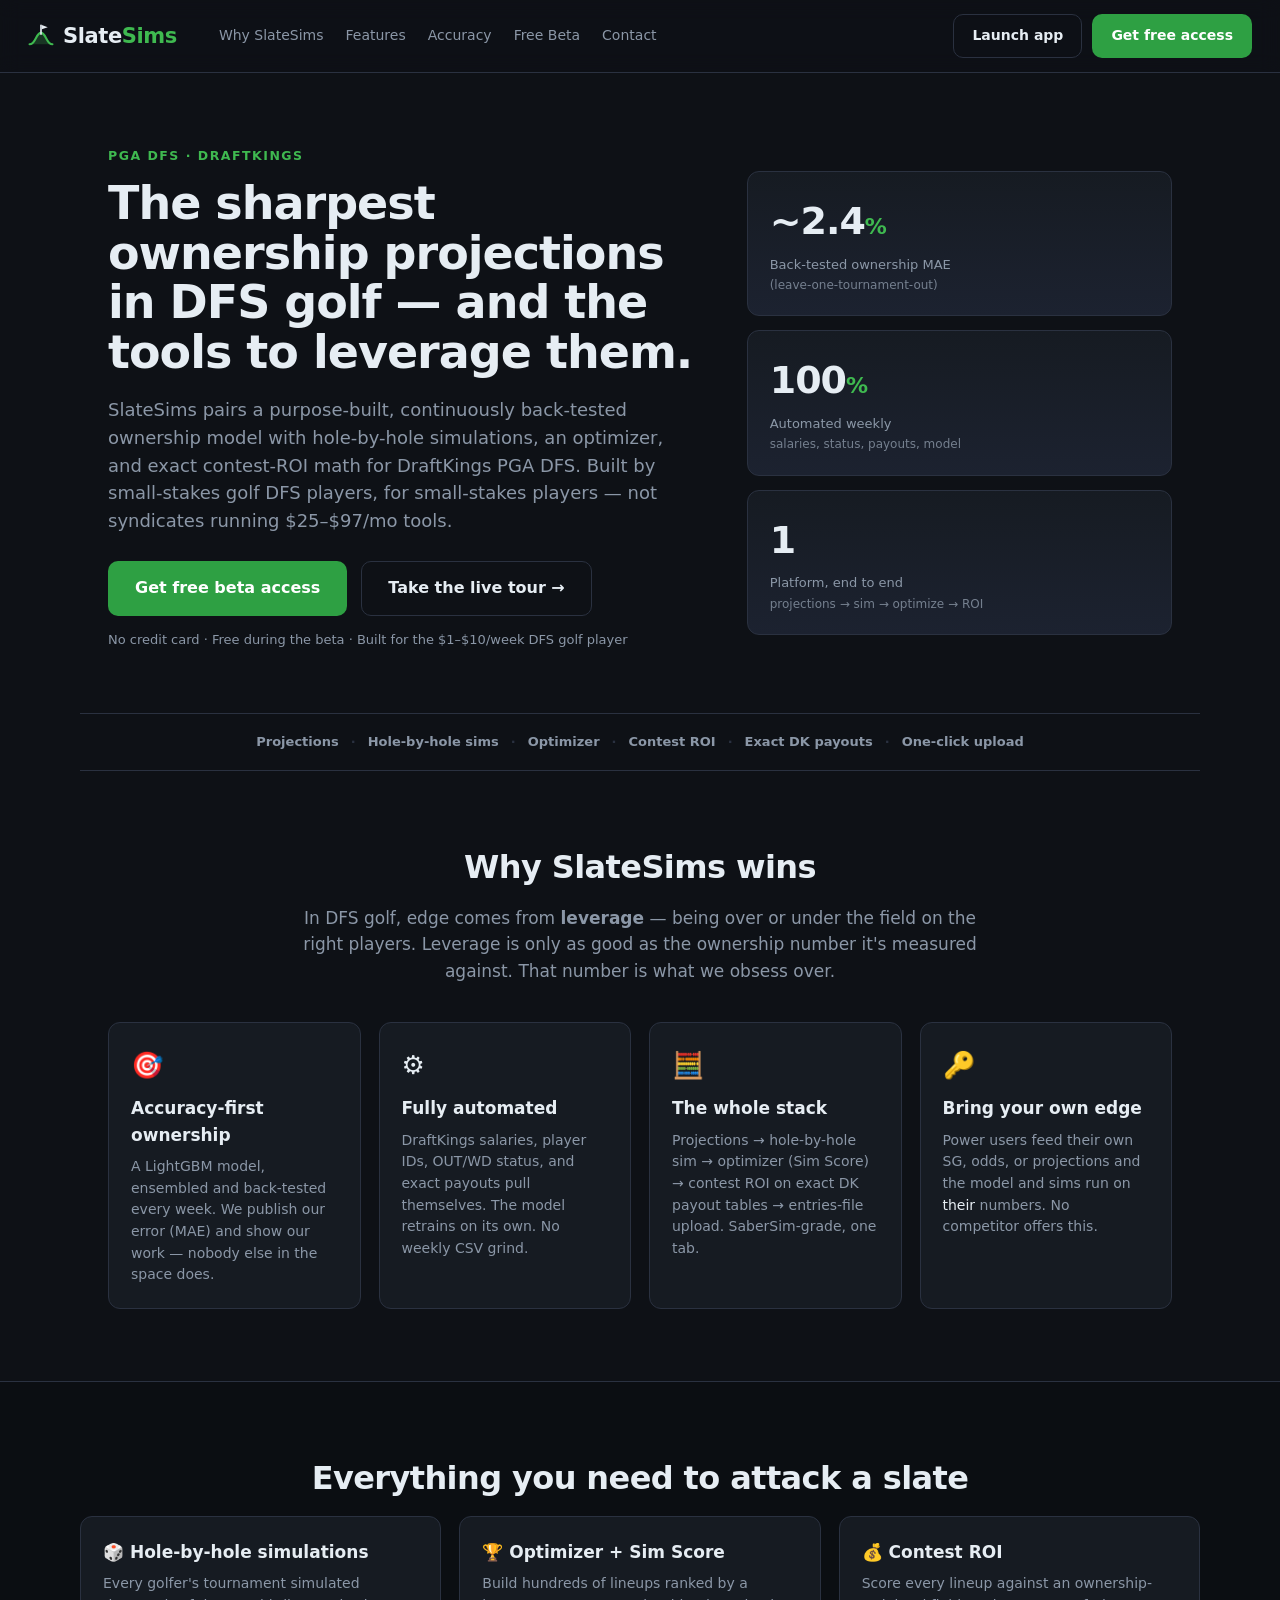
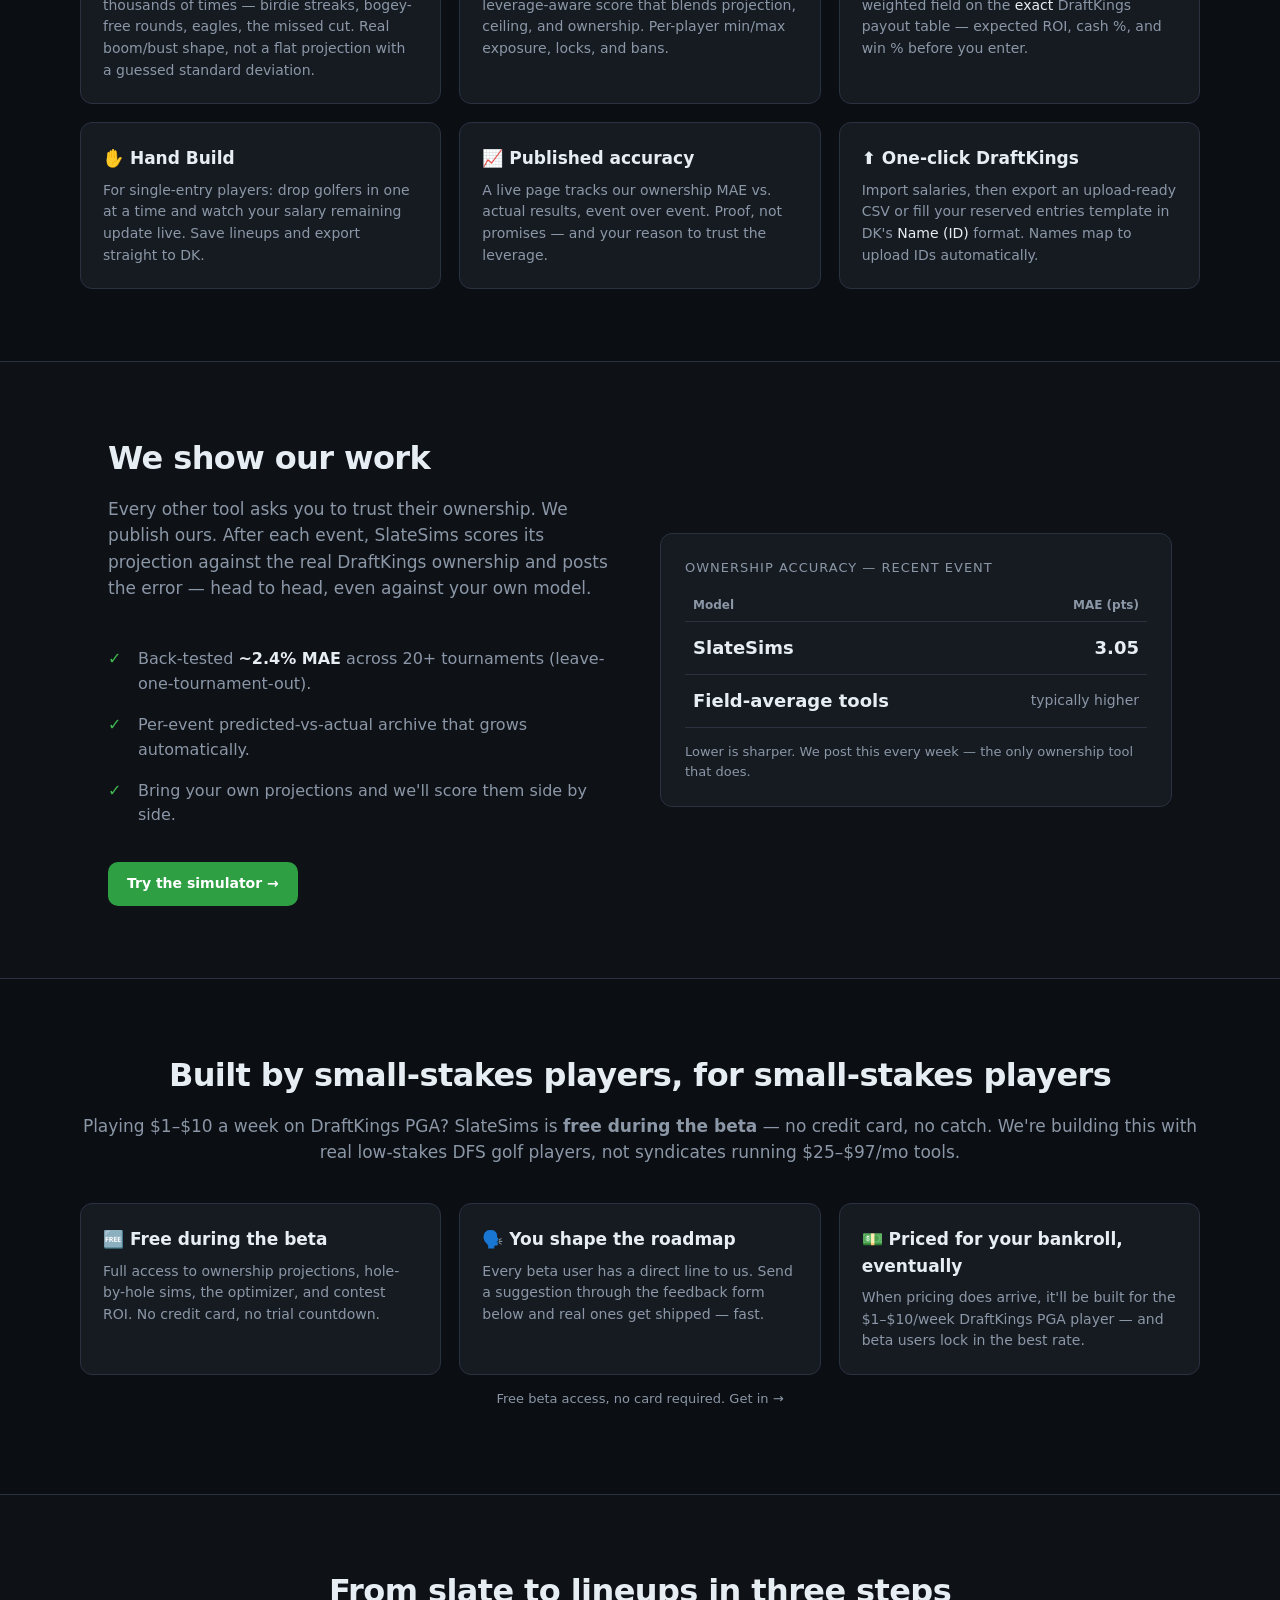
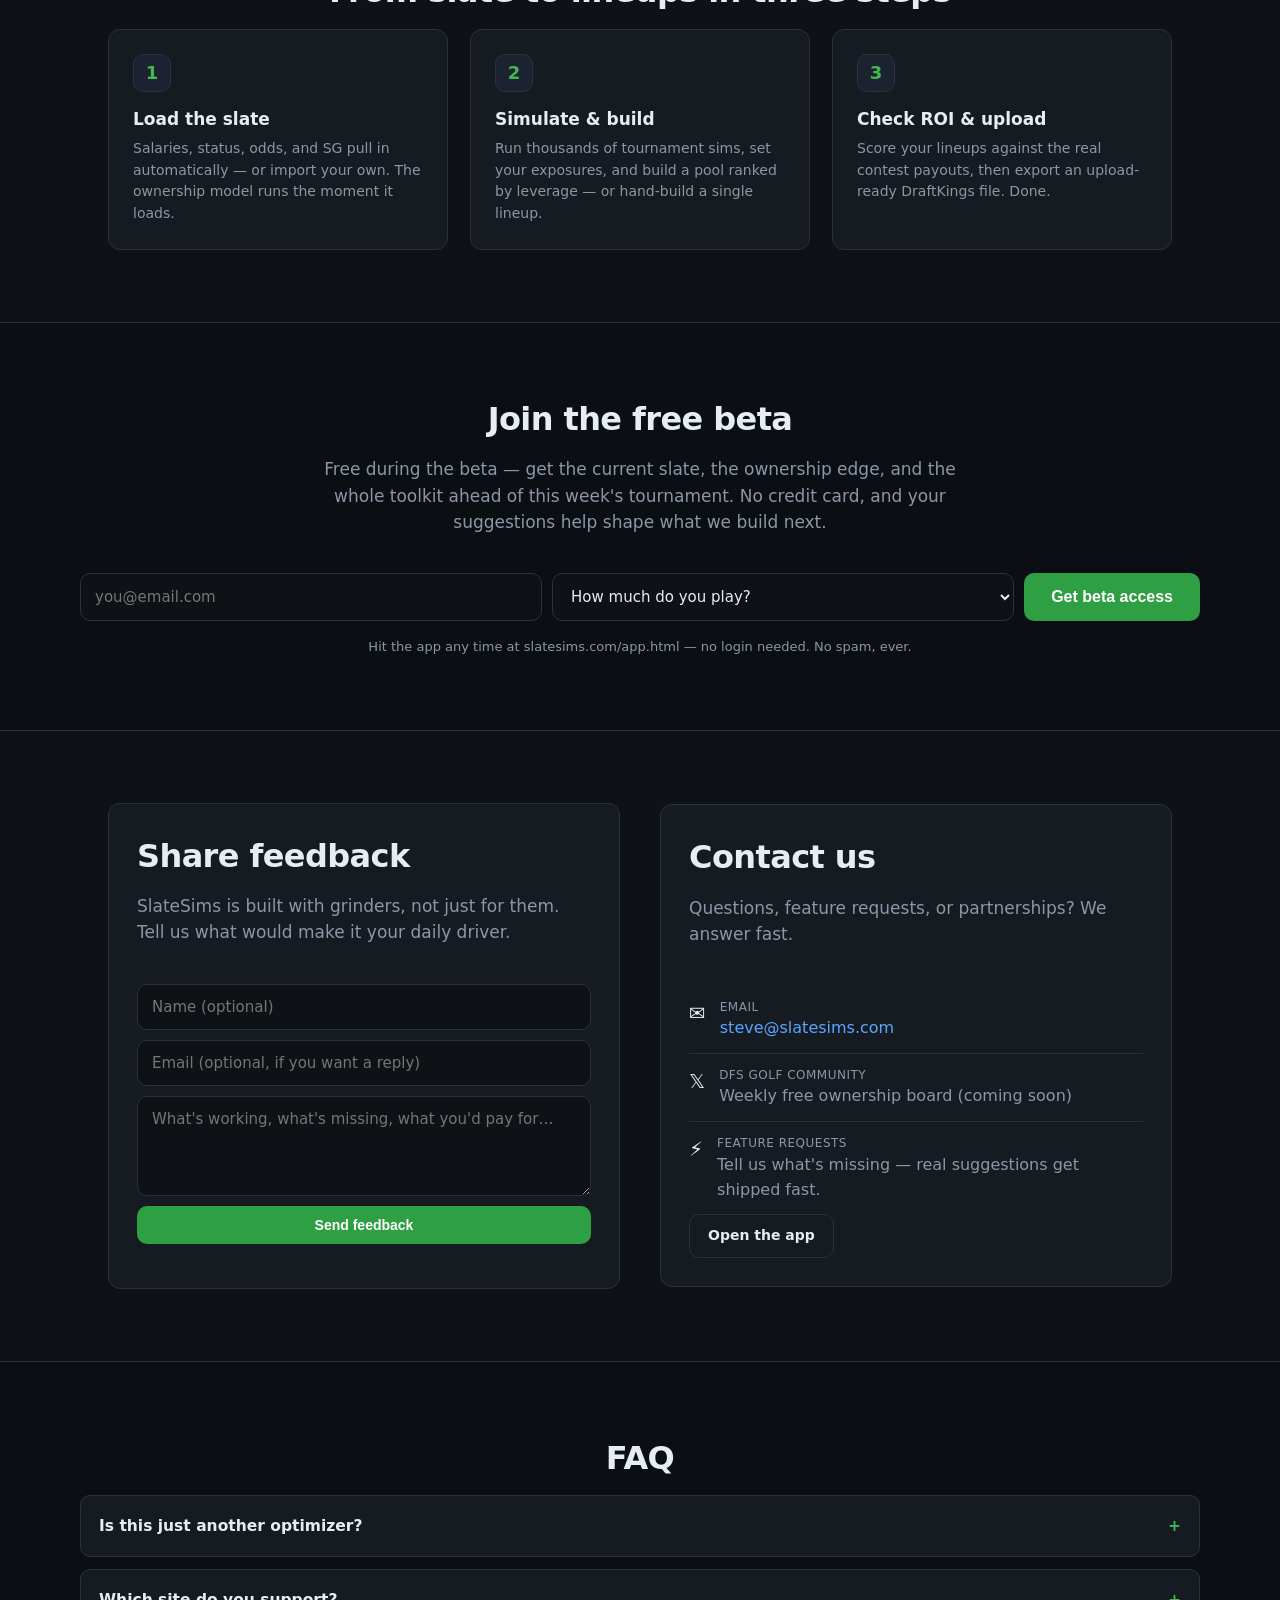
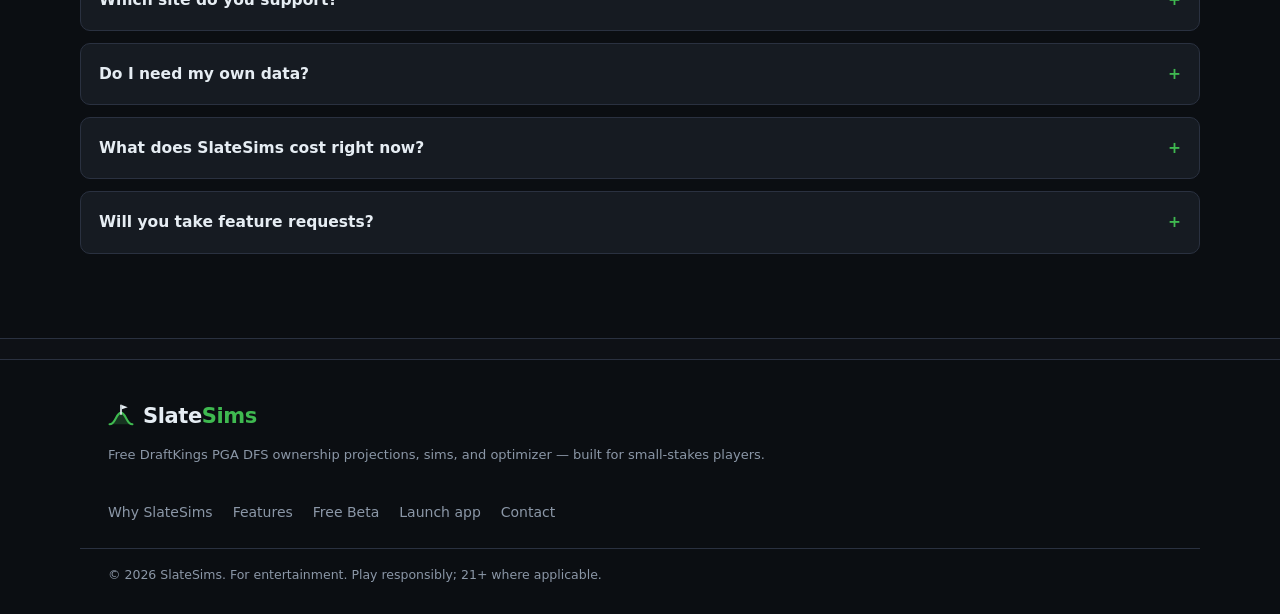
==== index.html @ b0a14c3a "Replace the bullseye logo with a distribution-and-pin mark The old target-and-arrow read as generic " ====
<!DOCTYPE html>
<html lang="en">
<head>
  <meta charset="UTF-8" />
  <meta name="viewport" content="width=device-width, initial-scale=1.0" />
  <title>SlateSims — Free DraftKings PGA DFS Optimizer &amp; Ownership Projections</title>
  <link rel="icon" href="assets/img/favicon.svg?v=20260730v" type="image/svg+xml" />
  <meta name="description" content="Free PGA DFS tool for DraftKings golf: accuracy-first ownership projections, hole-by-hole simulations, a lineup optimizer, and contest ROI. Built by small-stakes daily fantasy golf players, for small-stakes players. Free during the beta — no credit card." />
  <meta property="og:title" content="SlateSims — Free DraftKings PGA DFS Optimizer & Ownership Projections" />
  <meta property="og:description" content="Accuracy-first ownership, sims, optimizer, and contest ROI for DraftKings PGA DFS golf. Free during the beta, no credit card." />
  <meta property="og:type" content="website" />
  <link rel="stylesheet" href="assets/css/landing.css" />
  <script async src="https://www.googletagmanager.com/gtag/js?id=G-13J1816EN4"></script>
  <script>
    window.dataLayer = window.dataLayer || [];
    function gtag(){dataLayer.push(arguments);}
    gtag('js', new Date());
    gtag('config', 'G-13J1816EN4');
  </script>
</head>
<body>
  <!-- ===================== NAV ===================== -->
  <header class="nav">
    <a class="brand" href="#top">
      <svg class="logo" viewBox="0 0 100 100" aria-hidden="true">
        <path d="M6,82 C30,82 30,38 50,38 C70,38 70,82 94,82 Z" fill="#3fb950" opacity=".22"/>
        <path d="M6,82 C30,82 30,38 50,38 C70,38 70,82 94,82" fill="none" stroke="#3fb950"
              stroke-width="8" stroke-linecap="round" stroke-linejoin="round"/>
        <rect x="46.8" y="6" width="6.4" height="40" rx="3.2" fill="#e6edf3"/>
        <polygon points="53.2,8 76,16 53.2,24" fill="#e6edf3"/>
      </svg>
      <span class="bname">Slate<span class="accent">Sims</span></span>
    </a>
    <nav class="navlinks">
      <a href="#why">Why SlateSims</a>
      <a href="#features">Features</a>
      <a href="#accuracy">Accuracy</a>
      <a href="#beta">Free Beta</a>
      <a href="#contact">Contact</a>
    </nav>
    <div class="navcta">
      <a class="btn ghost" href="app.html">Launch app</a>
      <a class="btn primary" href="#signup">Get free access</a>
    </div>
  </header>

  <main id="top">
    <!-- ===================== HERO ===================== -->
    <section class="hero">
      <div class="herotext">
        <div class="eyebrow">PGA DFS · DraftKings</div>
        <h1>The sharpest ownership projections in DFS golf — and the tools to leverage them.</h1>
        <p class="sub">
          SlateSims pairs a purpose-built, continuously back-tested ownership model with hole-by-hole
          simulations, an optimizer, and exact contest-ROI math for DraftKings PGA DFS. Built by
          small-stakes golf DFS players, for small-stakes players — not syndicates running $25–$97/mo
          tools.
        </p>
        <div class="herobtns">
          <a class="btn primary big" href="#signup">Get free beta access</a>
          <a class="btn ghost big" href="app.html">Take the live tour →</a>
        </div>
        <p class="microcopy">No credit card · Free during the beta · Built for the $1–$10/week DFS golf player</p>
      </div>
      <div class="herostats">
        <div class="statcard">
          <div class="statv">~2.4<span>%</span></div>
          <div class="statk">Back-tested ownership MAE<br /><em>(leave-one-tournament-out)</em></div>
        </div>
        <div class="statcard">
          <div class="statv">100<span>%</span></div>
          <div class="statk">Automated weekly<br /><em>salaries, status, payouts, model</em></div>
        </div>
        <div class="statcard">
          <div class="statv">1</div>
          <div class="statk">Platform, end to end<br /><em>projections → sim → optimize → ROI</em></div>
        </div>
      </div>
    </section>

    <div class="trust">
      <span>Projections</span><i>·</i><span>Hole-by-hole sims</span><i>·</i><span>Optimizer</span>
      <i>·</i><span>Contest ROI</span><i>·</i><span>Exact DK payouts</span><i>·</i><span>One-click upload</span>
    </div>

    <!-- ===================== WHY BIRDIE ===================== -->
    <section id="why" class="section">
      <h2 class="h2">Why SlateSims wins</h2>
      <p class="lead">In DFS golf, edge comes from <b>leverage</b> — being over or under the field on
        the right players. Leverage is only as good as the ownership number it's measured against.
        That number is what we obsess over.</p>
      <div class="grid4">
        <div class="feat">
          <div class="ficon">🎯</div>
          <h3>Accuracy-first ownership</h3>
          <p>A LightGBM model, ensembled and back-tested every week. We publish our error (MAE) and
            show our work — nobody else in the space does.</p>
        </div>
        <div class="feat">
          <div class="ficon">⚙️</div>
          <h3>Fully automated</h3>
          <p>DraftKings salaries, player IDs, OUT/WD status, and exact payouts pull themselves. The
            model retrains on its own. No weekly CSV grind.</p>
        </div>
        <div class="feat">
          <div class="ficon">🧮</div>
          <h3>The whole stack</h3>
          <p>Projections → hole-by-hole sim → optimizer (Sim Score) → contest ROI on exact DK
            payout tables → entries-file upload. SaberSim-grade, one tab.</p>
        </div>
        <div class="feat">
          <div class="ficon">🔑</div>
          <h3>Bring your own edge</h3>
          <p>Power users feed their own SG, odds, or projections and the model and sims run on
            <em>their</em> numbers. No competitor offers this.</p>
        </div>
      </div>
    </section>

    <!-- ===================== FEATURES ===================== -->
    <section id="features" class="section alt">
      <h2 class="h2">Everything you need to attack a slate</h2>
      <div class="grid3">
        <div class="card2">
          <h3>🎲 Hole-by-hole simulations</h3>
          <p>Every golfer's tournament simulated thousands of times — birdie streaks, bogey-free
            rounds, eagles, the missed cut. Real boom/bust shape, not a flat projection with a
            guessed standard deviation.</p>
        </div>
        <div class="card2">
          <h3>🏆 Optimizer + Sim Score</h3>
          <p>Build hundreds of lineups ranked by a leverage-aware score that blends projection,
            ceiling, and ownership. Per-player min/max exposure, locks, and bans.</p>
        </div>
        <div class="card2">
          <h3>💰 Contest ROI</h3>
          <p>Score every lineup against an ownership-weighted field on the <em>exact</em> DraftKings
            payout table — expected ROI, cash %, and win % before you enter.</p>
        </div>
        <div class="card2">
          <h3>✋ Hand Build</h3>
          <p>For single-entry players: drop golfers in one at a time and watch your salary remaining
            update live. Save lineups and export straight to DK.</p>
        </div>
        <div class="card2">
          <h3>📈 Published accuracy</h3>
          <p>A live page tracks our ownership MAE vs. actual results, event over event. Proof, not
            promises — and your reason to trust the leverage.</p>
        </div>
        <div class="card2">
          <h3>⬆️ One-click DraftKings</h3>
          <p>Import salaries, then export an upload-ready CSV or fill your reserved entries template
            in DK's <em>Name (ID)</em> format. Names map to upload IDs automatically.</p>
        </div>
      </div>
    </section>

    <!-- ===================== ACCURACY PROOF ===================== -->
    <section id="accuracy" class="section">
      <div class="split2">
        <div>
          <h2 class="h2 left">We show our work</h2>
          <p class="lead left">Every other tool asks you to trust their ownership. We publish ours.
            After each event, SlateSims scores its projection against the real DraftKings ownership and
            posts the error — head to head, even against your own model.</p>
          <ul class="checklist">
            <li>Back-tested <b>~2.4% MAE</b> across 20+ tournaments (leave-one-tournament-out).</li>
            <li>Per-event predicted-vs-actual archive that grows automatically.</li>
            <li>Bring your own projections and we'll score them side by side.</li>
          </ul>
          <a class="btn primary" href="app.html">Try the simulator →</a>
        </div>
        <div class="proofcard">
          <div class="proofhead">Ownership accuracy — recent event</div>
          <table class="prooftable">
            <thead><tr><th>Model</th><th class="num">MAE (pts)</th></tr></thead>
            <tbody>
              <tr><td>SlateSims</td><td class="num">3.05</td></tr>
              <tr><td>Field-average tools</td><td class="num dim">typically higher</td></tr>
            </tbody>
          </table>
          <p class="proofnote">Lower is sharper. We post this every week — the only ownership tool
            that does.</p>
        </div>
      </div>
    </section>

    <!-- ===================== FREE BETA ===================== -->
    <section id="beta" class="section alt">
      <h2 class="h2">Built by small-stakes players, for small-stakes players</h2>
      <p class="lead">Playing $1–$10 a week on DraftKings PGA? SlateSims is <b>free during the beta</b> —
        no credit card, no catch. We're building this with real low-stakes DFS golf players, not
        syndicates running $25–$97/mo tools.</p>

      <div class="grid3">
        <div class="card2">
          <h3>🆓 Free during the beta</h3>
          <p>Full access to ownership projections, hole-by-hole sims, the optimizer, and contest ROI.
            No credit card, no trial countdown.</p>
        </div>
        <div class="card2">
          <h3>🗣️ You shape the roadmap</h3>
          <p>Every beta user has a direct line to us. Send a suggestion through the feedback form
            below and real ones get shipped — fast.</p>
        </div>
        <div class="card2">
          <h3>💵 Priced for your bankroll, eventually</h3>
          <p>When pricing does arrive, it'll be built for the $1–$10/week DraftKings PGA player —
            and beta users lock in the best rate.</p>
        </div>
      </div>
      <p class="microcopy center">Free beta access, no card required. <a href="#signup">Get in →</a></p>
    </section>

    <!-- ===================== HOW IT WORKS ===================== -->
    <section class="section">
      <h2 class="h2">From slate to lineups in three steps</h2>
      <div class="steps">
        <div class="step"><div class="stepn">1</div><h3>Load the slate</h3>
          <p>Salaries, status, odds, and SG pull in automatically — or import your own. The
            ownership model runs the moment it loads.</p></div>
        <div class="step"><div class="stepn">2</div><h3>Simulate &amp; build</h3>
          <p>Run thousands of tournament sims, set your exposures, and build a pool ranked by
            leverage — or hand-build a single lineup.</p></div>
        <div class="step"><div class="stepn">3</div><h3>Check ROI &amp; upload</h3>
          <p>Score your lineups against the real contest payouts, then export an upload-ready
            DraftKings file. Done.</p></div>
      </div>
    </section>

    <!-- ===================== SIGNUP / BETA ===================== -->
    <section id="signup" class="section alt">
      <div class="signupwrap">
        <h2 class="h2">Join the free beta</h2>
        <p class="lead">Free during the beta — get the current slate, the ownership edge, and the
          whole toolkit ahead of this week's tournament. No credit card, and your suggestions help
          shape what we build next.</p>
        <form id="signupForm" class="leadform">
          <input type="email" name="email" required placeholder="you@email.com" autocomplete="email" />
          <input type="hidden" name="_subject" value="New SlateSims beta signup" />
          <select name="entries" aria-label="How much do you play?">
            <option value="">How much do you play?</option>
            <option>$1-10/week, single entry</option>
            <option>$10-50/week, a few entries</option>
            <option>Multi-entry grinder</option>
            <option>I run my own models</option>
          </select>
          <button class="btn primary big" type="submit">Get beta access</button>
          <p class="formnote" id="signupNote">Hit the app any time at slatesims.com/app.html — no login needed. No spam, ever.</p>
        </form>
      </div>
    </section>

    <!-- ===================== FEEDBACK + CONTACT ===================== -->
    <section id="contact" class="section">
      <div class="split2">
        <div class="panelbox">
          <h2 class="h2 left">Share feedback</h2>
          <p class="lead left">SlateSims is built with grinders, not just for them. Tell us what would
            make it your daily driver.</p>
          <form id="feedbackForm" class="leadform col">
            <input type="text" name="name" placeholder="Name (optional)" autocomplete="name" />
            <input type="email" name="email" placeholder="Email (optional, if you want a reply)" autocomplete="email" />
            <input type="hidden" name="_subject" value="SlateSims feedback" />
            <textarea name="message" required rows="4" placeholder="What's working, what's missing, what you'd pay for…"></textarea>
            <button class="btn primary" type="submit">Send feedback</button>
            <p class="formnote" id="feedbackNote"></p>
          </form>
        </div>
        <div class="panelbox">
          <h2 class="h2 left">Contact us</h2>
          <p class="lead left">Questions, feature requests, or partnerships? We answer fast.</p>
          <div class="contactrow"><span class="ci">✉️</span>
            <div><div class="cl">Email</div><a id="contactEmail" href="mailto:steve@slatesims.com">steve@slatesims.com</a></div></div>
          <div class="contactrow"><span class="ci">𝕏</span>
            <div><div class="cl">DFS golf community</div><span class="dim">Weekly free ownership board (coming soon)</span></div></div>
          <div class="contactrow"><span class="ci">⚡</span>
            <div><div class="cl">Feature requests</div><span class="dim">Tell us what's missing — real suggestions get shipped fast.</span></div></div>
          <a class="btn ghost" href="app.html">Open the app</a>
        </div>
      </div>
    </section>

    <!-- ===================== FAQ ===================== -->
    <section class="section alt">
      <h2 class="h2">FAQ</h2>
      <div class="faq">
        <details><summary>Is this just another optimizer?</summary>
          <p>No. The optimizer is table stakes. SlateSims' edge is the <b>ownership model</b> — the
            sharpest, most-tested number in the space — wired into a full sim and contest-ROI stack.</p></details>
        <details><summary>Which site do you support?</summary>
          <p>DraftKings PGA today: salaries, IDs, status, exact payouts, and upload files. More
            sites and slate types are on the roadmap.</p></details>
        <details><summary>Do I need my own data?</summary>
          <p>No — everything pulls automatically. But if you <em>have</em> an edge (your own SG,
            odds, or projections), you can feed it in and the model and sims run on your numbers.</p></details>
        <details><summary>What does SlateSims cost right now?</summary>
          <p>Nothing. SlateSims is free during the beta — full access, no credit card. When we do
            introduce pricing, beta users lock in the best rate, built for $1–$10/week play.</p></details>
        <details><summary>Will you take feature requests?</summary>
          <p>Yes — that's the point of the beta. Send a suggestion through the feedback form or
            email steve@slatesims.com, and real ones get shipped fast.</p></details>
      </div>
    </section>
  </main>

  <!-- ===================== FOOTER ===================== -->
  <footer class="footer">
    <div class="footgrid">
      <div>
        <div class="brand">
          <svg class="logo" viewBox="0 0 100 100" aria-hidden="true">
            <path d="M6,82 C30,82 30,38 50,38 C70,38 70,82 94,82 Z" fill="#3fb950" opacity=".22"/>
            <path d="M6,82 C30,82 30,38 50,38 C70,38 70,82 94,82" fill="none" stroke="#3fb950"
                  stroke-width="8" stroke-linecap="round" stroke-linejoin="round"/>
            <rect x="46.8" y="6" width="6.4" height="40" rx="3.2" fill="#e6edf3"/>
            <polygon points="53.2,8 76,16 53.2,24" fill="#e6edf3"/>
          </svg>
          <span class="bname">Slate<span class="accent">Sims</span></span>
        </div>
        <p class="dim small">Free DraftKings PGA DFS ownership projections, sims, and optimizer — built for small-stakes players.</p>
      </div>
      <div class="footlinks">
        <a href="#why">Why SlateSims</a><a href="#features">Features</a>
        <a href="#beta">Free Beta</a><a href="app.html">Launch app</a><a href="#contact">Contact</a>
      </div>
    </div>
    <div class="footbottom">
      <span>© <span id="yr"></span> SlateSims. For entertainment. Play responsibly; 21+ where applicable.</span>
    </div>
  </footer>

  <script src="assets/js/landing.js"></script>
</body>
</html>
---- assets/css/landing.css ----
/* ============================================================
 * landing.css — SlateSims marketing landing page
 * Dark theme matching the app (assets/css/styles.css).
 * ============================================================ */
:root {
  --bg: #0e1116;
  --panel: #161b22;
  --panel2: #1c2230;
  --line: #2a3140;
  --text: #e6edf3;
  --dim: #8b97a7;
  --green: #2ea043;
  --green2: #3fb950;
  --accent: #58a6ff;
  --radius: 12px;
  --max: 1120px;
}
* { box-sizing: border-box; }
html { scroll-behavior: smooth; }
body {
  margin: 0; background: var(--bg); color: var(--text);
  font-family: 'Inter', system-ui, -apple-system, Segoe UI, Roboto, Helvetica, Arial, sans-serif;
  line-height: 1.55; -webkit-font-smoothing: antialiased;
}
a { color: inherit; text-decoration: none; }

/* ---------- Buttons ---------- */
.btn {
  display: inline-flex; align-items: center; justify-content: center; gap: 8px;
  border-radius: 10px; padding: 10px 18px; font-weight: 600; font-size: 14px;
  cursor: pointer; border: 1px solid transparent; transition: all .15s ease; white-space: nowrap;
}
.btn.primary { background: var(--green); color: #fff; }
.btn.primary:hover { background: var(--green2); transform: translateY(-1px); }
.btn.ghost { background: transparent; color: var(--text); border-color: var(--line); }
.btn.ghost:hover { border-color: var(--dim); background: var(--panel2); }
.btn.big { padding: 14px 26px; font-size: 16px; }

/* ---------- Nav ---------- */
.nav {
  position: sticky; top: 0; z-index: 40; display: flex; align-items: center; gap: 24px;
  padding: 14px 28px; background: rgba(14, 17, 22, .82); backdrop-filter: blur(10px);
  border-bottom: 1px solid var(--line);
}
.brand { display: flex; align-items: center; gap: 9px; }
.logo { width: 26px; height: 26px; flex-shrink: 0; display: block; }
.bname { font-size: 21px; font-weight: 900; letter-spacing: -.4px; }
.bname .accent { color: var(--green2); }
.navlinks { display: flex; gap: 22px; margin-left: 18px; }
.navlinks a { color: var(--dim); font-size: 14px; }
.navlinks a:hover { color: var(--text); }
.navcta { margin-left: auto; display: flex; gap: 10px; }

/* ---------- Hero ---------- */
.hero {
  max-width: var(--max); margin: 0 auto; padding: 70px 28px 40px;
  display: grid; grid-template-columns: 1.25fr .9fr; gap: 48px; align-items: center;
}
.eyebrow {
  display: inline-block; color: var(--green2); font-weight: 700; font-size: 12.5px;
  letter-spacing: 1.5px; text-transform: uppercase; margin-bottom: 14px;
}
.hero h1 { font-size: 46px; line-height: 1.08; letter-spacing: -1px; margin: 0 0 18px; }
.hero .sub { font-size: 18px; color: var(--dim); max-width: 560px; margin: 0 0 26px; }
.herobtns { display: flex; gap: 14px; flex-wrap: wrap; }
.microcopy { color: var(--dim); font-size: 13px; margin-top: 14px; }
.microcopy.center { text-align: center; }
.herostats { display: flex; flex-direction: column; gap: 14px; }
.statcard {
  background: linear-gradient(180deg, var(--panel), var(--panel2));
  border: 1px solid var(--line); border-radius: var(--radius); padding: 20px 22px;
}
.statv { font-size: 38px; font-weight: 800; letter-spacing: -1px; }
.statv span { font-size: 22px; color: var(--green2); }
.statk { color: var(--dim); font-size: 13px; margin-top: 4px; }
.statk em { color: var(--dim); opacity: .8; font-style: normal; font-size: 12px; }

/* ---------- Trust strip ---------- */
.trust {
  display: flex; flex-wrap: wrap; justify-content: center; align-items: center; gap: 12px;
  max-width: var(--max); margin: 10px auto 0; padding: 18px 28px;
  border-top: 1px solid var(--line); border-bottom: 1px solid var(--line);
  color: var(--dim); font-size: 13px; font-weight: 600;
}
.trust i { color: var(--line); font-style: normal; }

/* ---------- Sections ---------- */
.section { max-width: var(--max); margin: 0 auto; padding: 72px 28px; }
.section.alt { max-width: none; background: #0b0e12; border-top: 1px solid var(--line); border-bottom: 1px solid var(--line); }
.section.alt > * { max-width: var(--max); margin-left: auto; margin-right: auto; }
.h2 { font-size: 32px; letter-spacing: -.6px; text-align: center; margin: 0 0 12px; }
.h2.left { text-align: left; }
.lead { color: var(--dim); font-size: 17px; text-align: center; max-width: 680px; margin: 0 auto 38px; }
.lead.left { text-align: left; margin-left: 0; }

/* ---------- Grids ---------- */
.grid4 { display: grid; grid-template-columns: repeat(4, 1fr); gap: 18px; }
.grid3 { display: grid; grid-template-columns: repeat(3, 1fr); gap: 18px; }
.feat, .card2 {
  background: var(--panel); border: 1px solid var(--line); border-radius: var(--radius); padding: 22px;
}
.feat:hover, .card2:hover { border-color: #36506a; }
.ficon { font-size: 26px; margin-bottom: 10px; }
.feat h3, .card2 h3 { margin: 0 0 8px; font-size: 17px; }
.feat p, .card2 p { margin: 0; color: var(--dim); font-size: 14px; }
.card2 em, .feat em { color: var(--text); font-style: normal; }

/* ---------- Split (accuracy / contact) ---------- */
.split2 { display: grid; grid-template-columns: 1fr 1fr; gap: 40px; align-items: center; }
.checklist { list-style: none; padding: 0; margin: 0 0 26px; }
.checklist li { padding: 8px 0 8px 30px; position: relative; color: var(--dim); }
.checklist li::before { content: "✓"; position: absolute; left: 0; color: var(--green2); font-weight: 800; }
.checklist b { color: var(--text); }
.proofcard { background: var(--panel); border: 1px solid var(--line); border-radius: var(--radius); padding: 24px; }
.proofhead { font-size: 13px; color: var(--dim); text-transform: uppercase; letter-spacing: 1px; margin-bottom: 12px; }
.prooftable { width: 100%; border-collapse: collapse; }
.prooftable th { text-align: left; color: var(--dim); font-size: 12px; padding: 6px 8px; border-bottom: 1px solid var(--line); }
.prooftable td { padding: 12px 8px; border-bottom: 1px solid var(--line); font-size: 18px; font-weight: 700; }
.prooftable .num { text-align: right; }
.prooftable .dim { color: var(--dim); font-weight: 500; font-size: 14px; }
.proofnote { color: var(--dim); font-size: 13px; margin: 14px 0 0; }

/* ---------- Steps ---------- */
.steps { display: grid; grid-template-columns: repeat(3, 1fr); gap: 22px; }
.step { background: var(--panel); border: 1px solid var(--line); border-radius: var(--radius); padding: 24px; }
.stepn {
  width: 38px; height: 38px; border-radius: 10px; background: var(--panel2); color: var(--green2);
  display: flex; align-items: center; justify-content: center; font-weight: 800; font-size: 18px; margin-bottom: 14px;
  border: 1px solid var(--line);
}
.step h3 { margin: 0 0 6px; font-size: 17px; }
.step p { margin: 0; color: var(--dim); font-size: 14px; }

/* ---------- Forms ---------- */
.signupwrap { max-width: 620px; margin: 0 auto; text-align: center; }
.leadform { display: flex; gap: 10px; flex-wrap: wrap; justify-content: center; }
.leadform.col { flex-direction: column; align-items: stretch; }
.leadform input, .leadform select, .leadform textarea {
  background: var(--bg); border: 1px solid var(--line); color: var(--text);
  border-radius: 10px; padding: 13px 14px; font-size: 15px; font-family: inherit; flex: 1; min-width: 200px;
}
.leadform textarea { width: 100%; resize: vertical; }
.leadform input:focus, .leadform select:focus, .leadform textarea:focus { border-color: var(--accent); outline: none; }
.leadform .btn { flex: 0 0 auto; }
.formnote { width: 100%; color: var(--dim); font-size: 13px; margin: 6px 0 0; }
.formnote.ok { color: var(--green2); }
.formnote.err { color: #f85149; }

.panelbox { background: var(--panel); border: 1px solid var(--line); border-radius: var(--radius); padding: 28px; }
.contactrow { display: flex; gap: 14px; align-items: flex-start; padding: 12px 0; border-top: 1px solid var(--line); }
.contactrow:first-of-type { border-top: none; }
.ci { font-size: 20px; }
.cl { font-size: 12px; color: var(--dim); text-transform: uppercase; letter-spacing: .5px; }
.contactrow a { color: var(--accent); }
.dim { color: var(--dim); }
.small { font-size: 13px; }

/* ---------- FAQ ---------- */
.faq { max-width: 760px; margin: 0 auto; }
.faq details { background: var(--panel); border: 1px solid var(--line); border-radius: 10px; padding: 4px 18px; margin-bottom: 12px; }
.faq summary { cursor: pointer; padding: 14px 0; font-weight: 600; font-size: 15.5px; list-style: none; }
.faq summary::-webkit-details-marker { display: none; }
.faq summary::after { content: "+"; float: right; color: var(--green2); font-weight: 800; }
.faq details[open] summary::after { content: "−"; }
.faq details p { margin: 0 0 16px; color: var(--dim); font-size: 14.5px; }

/* ---------- Footer ---------- */
.footer { border-top: 1px solid var(--line); background: #0b0e12; margin-top: 20px; }
.footgrid { max-width: var(--max); margin: 0 auto; padding: 40px 28px 24px; display: flex; justify-content: space-between; gap: 24px; flex-wrap: wrap; }
.footlinks { display: flex; gap: 20px; flex-wrap: wrap; align-items: center; }
.footlinks a { color: var(--dim); font-size: 14px; }
.footlinks a:hover { color: var(--text); }
.footbottom { max-width: var(--max); margin: 0 auto; padding: 16px 28px 30px; border-top: 1px solid var(--line); color: var(--dim); font-size: 12.5px; }

/* ---------- Responsive ---------- */
@media (max-width: 920px) {
  .hero { grid-template-columns: 1fr; padding-top: 48px; }
  .hero h1 { font-size: 36px; }
  .herostats { flex-direction: row; flex-wrap: wrap; }
  .statcard { flex: 1; min-width: 150px; }
  .grid4, .grid3, .steps { grid-template-columns: 1fr 1fr; }
  .split2 { grid-template-columns: 1fr; }
  .navlinks { display: none; }
}
@media (max-width: 560px) {
  .grid4, .grid3, .steps { grid-template-columns: 1fr; }
  .hero h1 { font-size: 30px; }
  .navcta .ghost { display: none; }
  .section { padding: 48px 20px; }
}
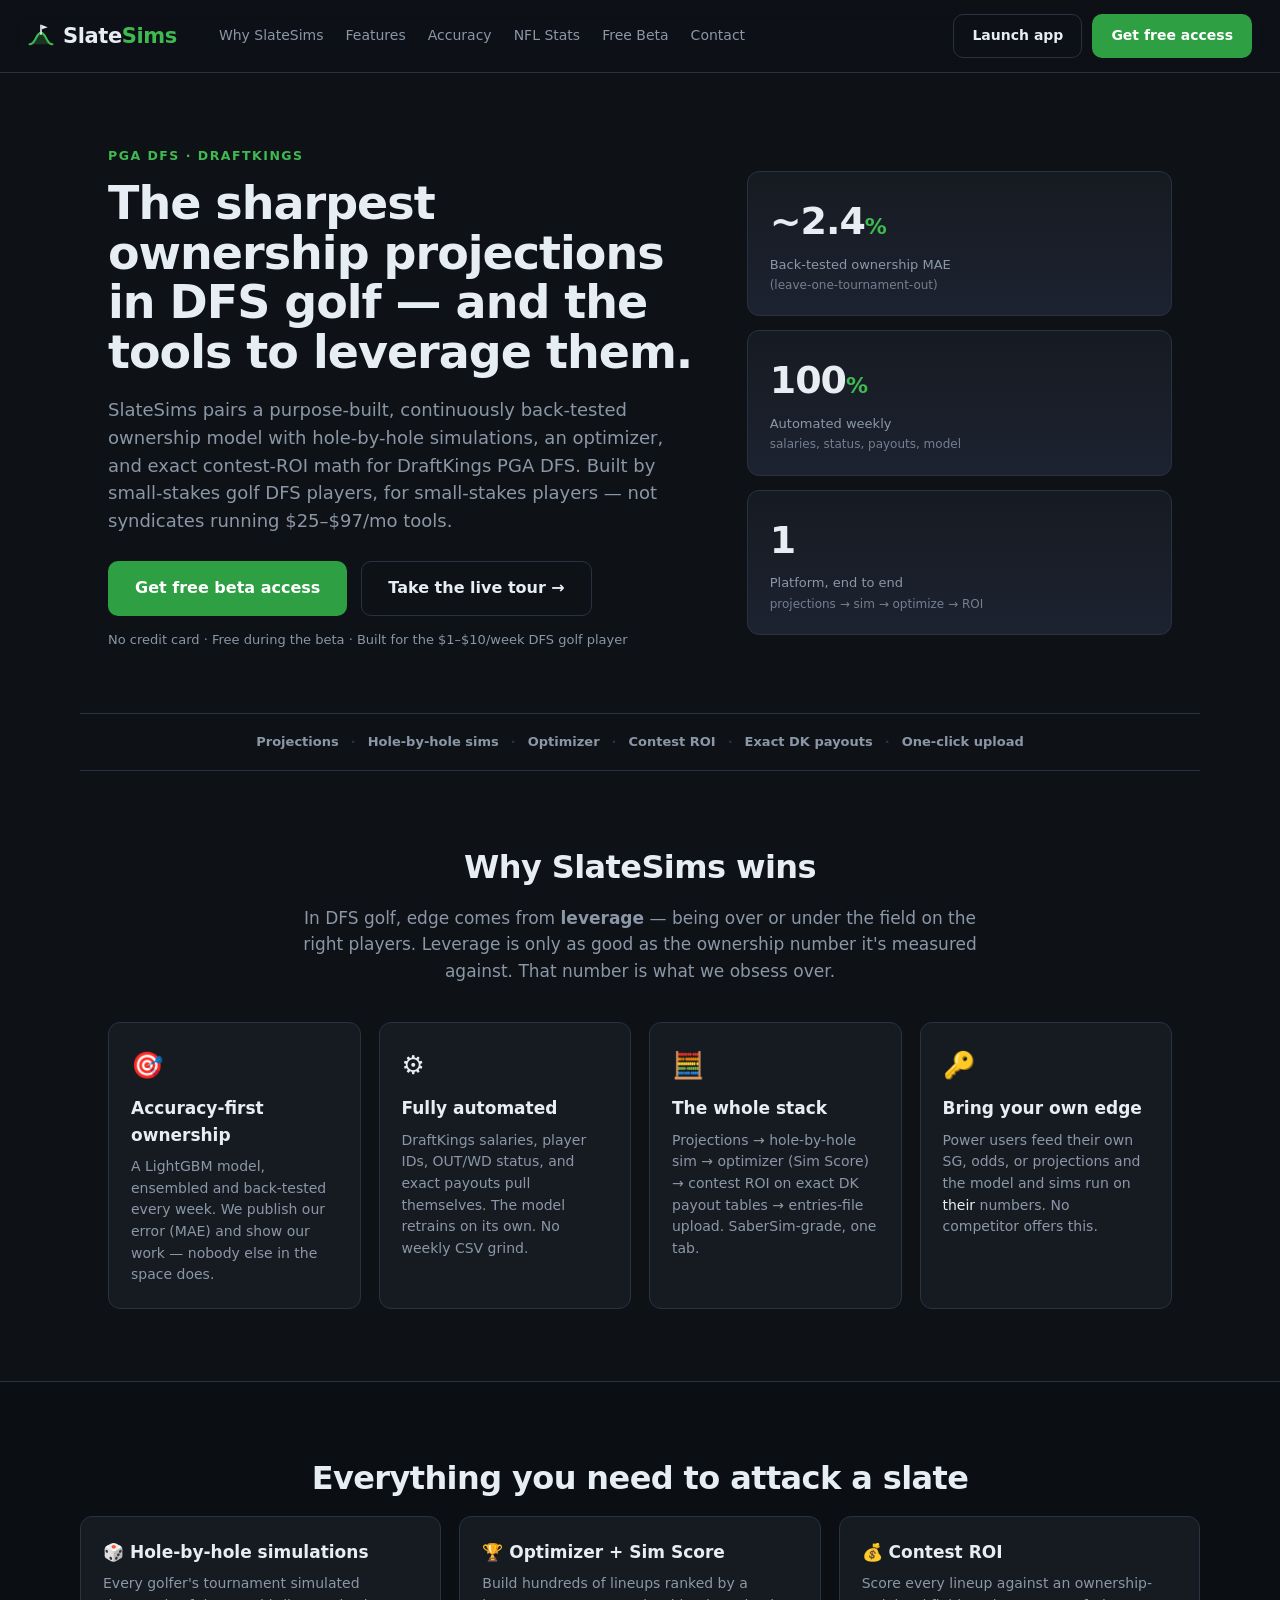
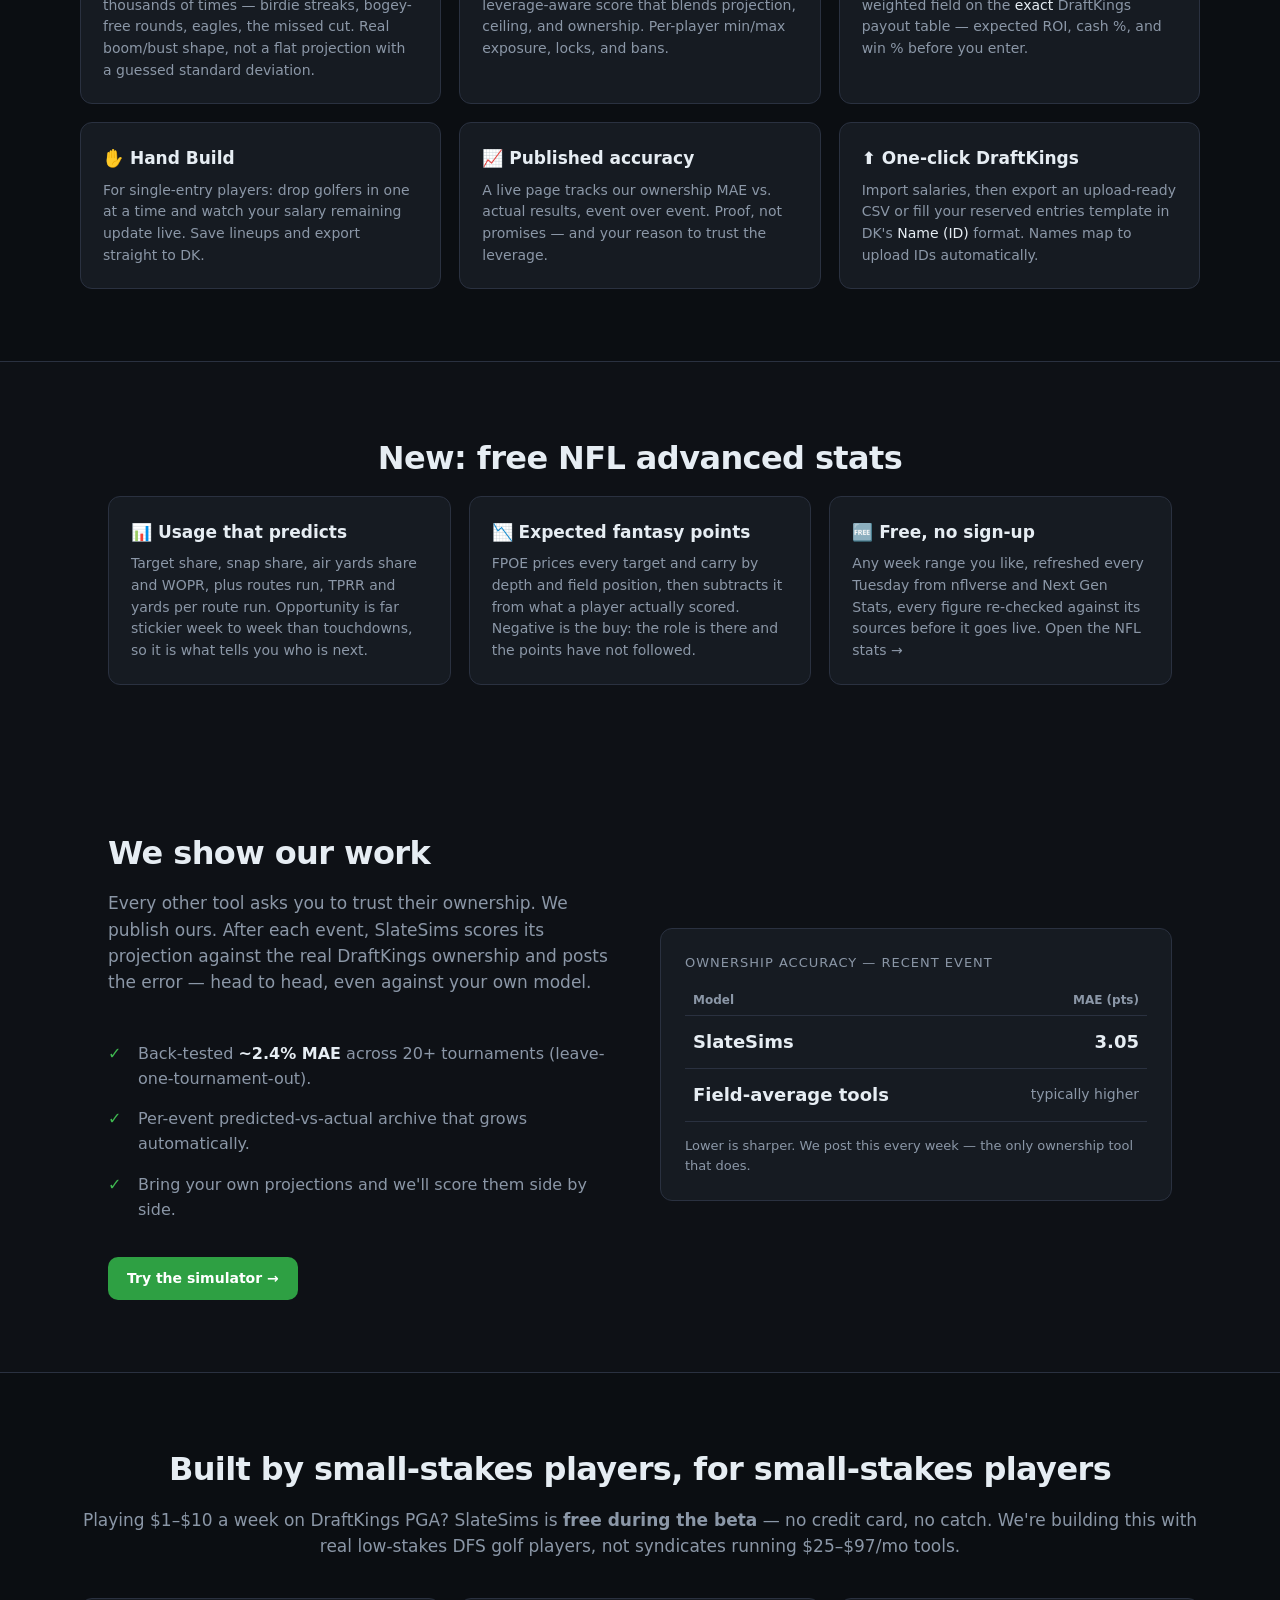
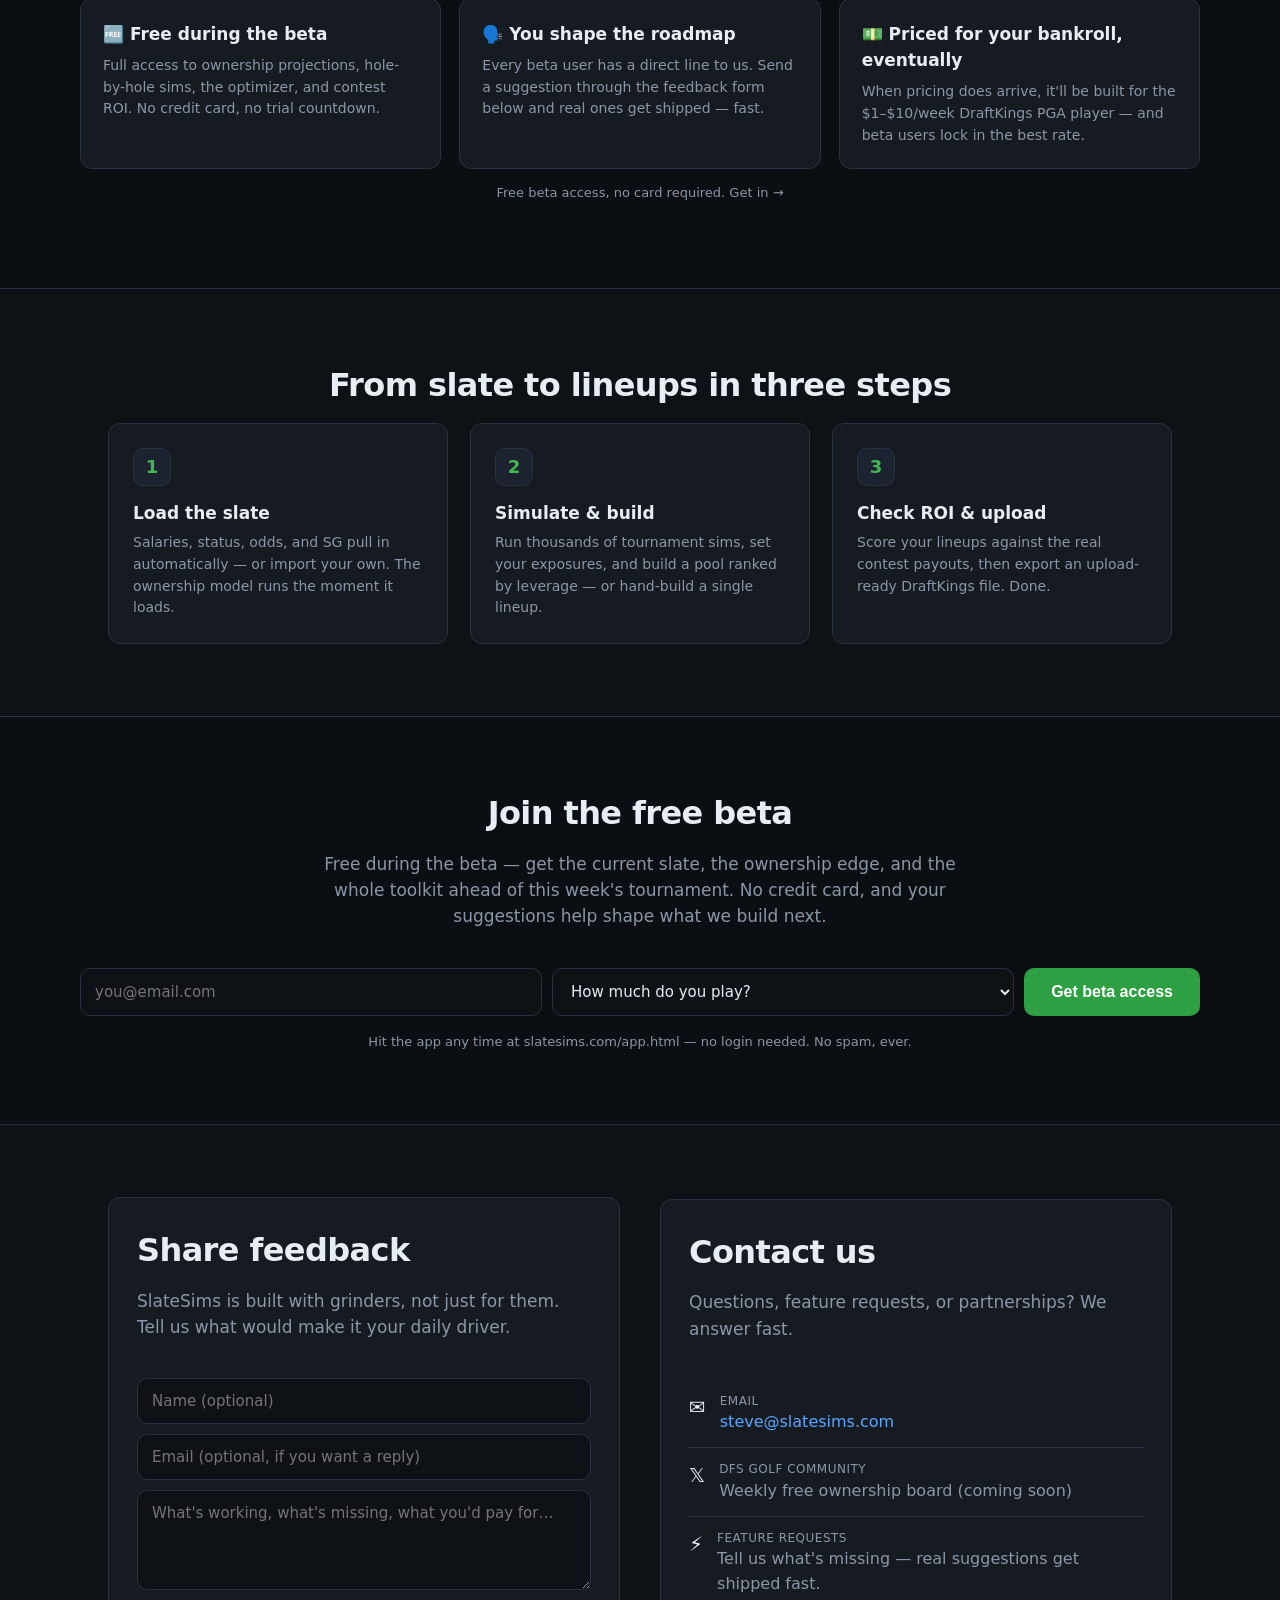
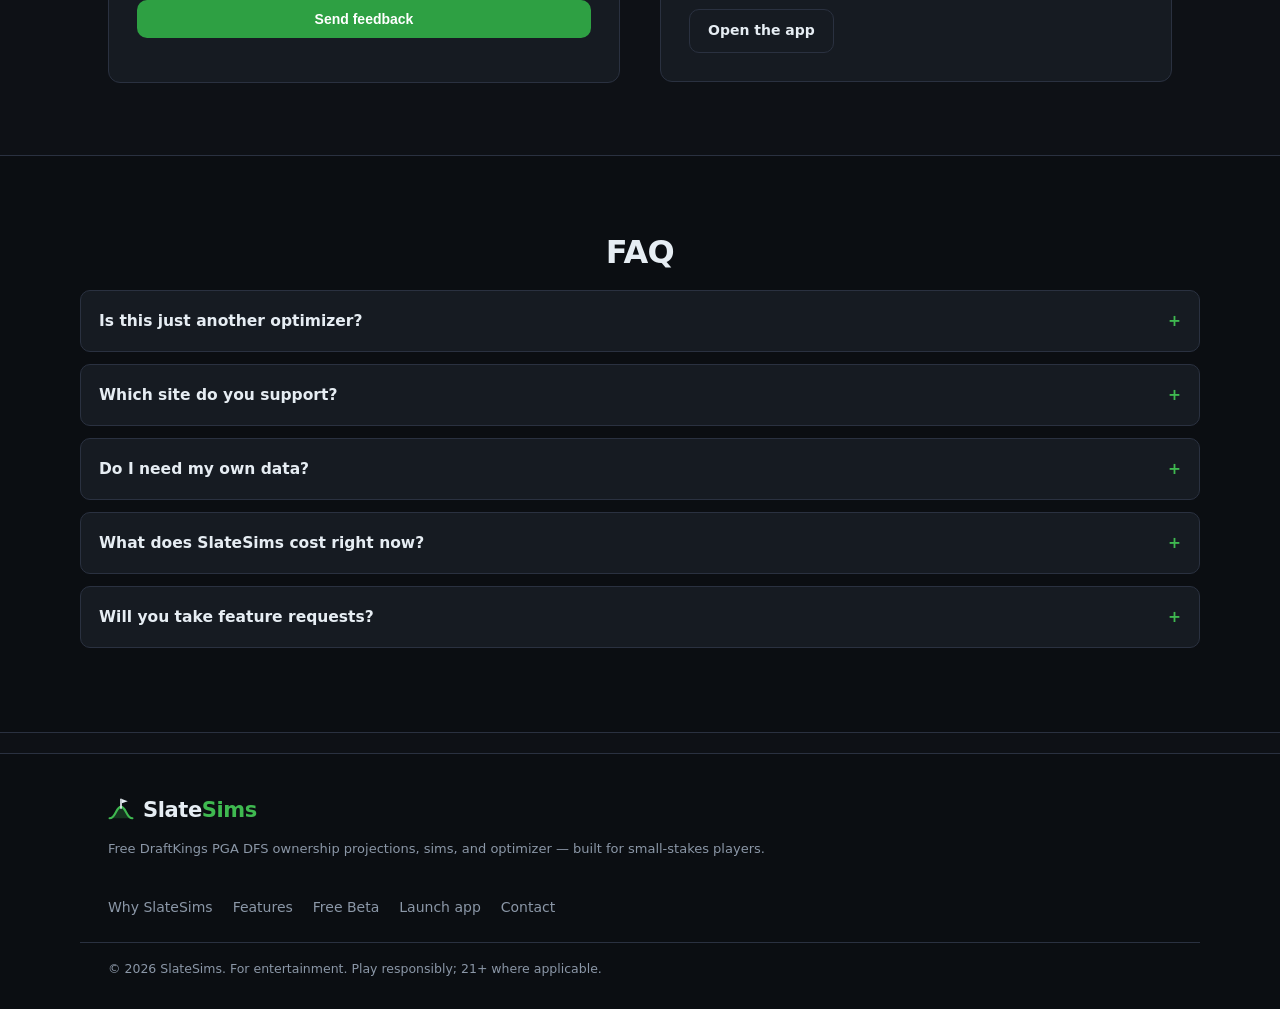
==== commit 68f1ed84: "SEO: open the NFL page to crawlers, and give it real indexable content The site only ranked for PGA " ====
--- a/index.html
+++ b/index.html
@@ -9,6 +9,15 @@
   <meta property="og:title" content="SlateSims — Free DraftKings PGA DFS Optimizer & Ownership Projections" />
   <meta property="og:description" content="Accuracy-first ownership, sims, optimizer, and contest ROI for DraftKings PGA DFS golf. Free during the beta, no credit card." />
   <meta property="og:type" content="website" />
+  <meta property="og:url" content="https://slatesims.com/" />
+  <meta property="og:site_name" content="SlateSims" />
+  <meta property="og:image" content="https://slatesims.com/assets/img/avatar.png" />
+  <link rel="canonical" href="https://slatesims.com/" />
+  <meta name="robots" content="index, follow, max-image-preview:large, max-snippet:-1" />
+  <meta name="twitter:card" content="summary_large_image" />
+  <meta name="twitter:title" content="SlateSims — Free DraftKings PGA DFS Optimizer &amp; Ownership Projections" />
+  <meta name="twitter:description" content="Accuracy-first ownership, sims, optimizer and contest ROI for DraftKings PGA DFS. Plus free NFL advanced stats." />
+  <meta name="twitter:image" content="https://slatesims.com/assets/img/avatar.png" />
   <link rel="stylesheet" href="assets/css/landing.css" />
   <script async src="https://www.googletagmanager.com/gtag/js?id=G-13J1816EN4"></script>
   <script>
@@ -35,6 +44,7 @@
       <a href="#why">Why SlateSims</a>
       <a href="#features">Features</a>
       <a href="#accuracy">Accuracy</a>
+      <a href="nfl.html">NFL Stats</a>
       <a href="#beta">Free Beta</a>
       <a href="#contact">Contact</a>
     </nav>
@@ -151,6 +161,35 @@
           <h3>⬆️ One-click DraftKings</h3>
           <p>Import salaries, then export an upload-ready CSV or fill your reserved entries template
             in DK's <em>Name (ID)</em> format. Names map to upload IDs automatically.</p>
+        </div>
+      </div>
+    </section>
+
+    <!-- ===================== NFL ===================== -->
+    <!-- Kept short on purpose. This page ranks for PGA and that focus is worth
+         protecting, so NFL gets a signpost and its own page rather than half of
+         this one. The link matters as much as the copy: it is how the new page
+         inherits authority from the strongest page on the site. -->
+    <section id="nfl" class="section">
+      <h2 class="h2">New: free NFL advanced stats</h2>
+      <div class="grid3">
+        <div class="card2">
+          <h3>📊 Usage that predicts</h3>
+          <p>Target share, snap share, air yards share and WOPR, plus routes run, TPRR and
+            yards per route run. Opportunity is far stickier week to week than touchdowns,
+            so it is what tells you who is next.</p>
+        </div>
+        <div class="card2">
+          <h3>📉 Expected fantasy points</h3>
+          <p>FPOE prices every target and carry by depth and field position, then subtracts
+            it from what a player actually scored. Negative is the buy: the role is there and
+            the points have not followed.</p>
+        </div>
+        <div class="card2">
+          <h3>🆓 Free, no sign-up</h3>
+          <p>Any week range you like, refreshed every Tuesday from nflverse and Next Gen
+            Stats, every figure re-checked against its sources before it goes live.
+            <a href="nfl.html">Open the NFL stats →</a></p>
         </div>
       </div>
     </section>
@@ -331,5 +370,53 @@
   </footer>
 
   <script src="assets/js/landing.js"></script>
+
+  <script type="application/ld+json">
+  {
+    "@context": "https://schema.org",
+    "@graph": [
+      {
+        "@type": "Organization",
+        "@id": "https://slatesims.com/#org",
+        "name": "SlateSims",
+        "url": "https://slatesims.com/",
+        "logo": "https://slatesims.com/assets/img/avatar.png",
+        "email": "steve@slatesims.com"
+      },
+      {
+        "@type": "WebSite",
+        "@id": "https://slatesims.com/#site",
+        "url": "https://slatesims.com/",
+        "name": "SlateSims",
+        "publisher": { "@id": "https://slatesims.com/#org" }
+      },
+      {
+        "@type": "SoftwareApplication",
+        "name": "SlateSims DFS Tools",
+        "url": "https://slatesims.com/",
+        "applicationCategory": "SportsApplication",
+        "operatingSystem": "Any",
+        "description": "DraftKings PGA DFS ownership projections, hole-by-hole simulations, lineup optimizer and contest ROI, plus free NFL advanced stats.",
+        "offers": { "@type": "Offer", "price": "0", "priceCurrency": "USD" },
+        "publisher": { "@id": "https://slatesims.com/#org" }
+      },
+      {
+        "@type": "FAQPage",
+        "mainEntity": [
+          { "@type": "Question", "name": "Is this just another optimizer?",
+            "acceptedAnswer": { "@type": "Answer", "text": "No. The optimizer is table stakes. SlateSims' edge is the ownership model, wired into a full simulation and contest-ROI stack." } },
+          { "@type": "Question", "name": "Which site does SlateSims support?",
+            "acceptedAnswer": { "@type": "Answer", "text": "DraftKings PGA today: salaries, IDs, status, exact payouts and upload files. Free NFL advanced stats are also available. More sites and slate types are on the roadmap." } },
+          { "@type": "Question", "name": "Do I need my own data?",
+            "acceptedAnswer": { "@type": "Answer", "text": "No, everything pulls automatically. If you have your own strokes gained, odds or projections you can feed them in and the model and simulations run on your numbers." } },
+          { "@type": "Question", "name": "What does SlateSims cost?",
+            "acceptedAnswer": { "@type": "Answer", "text": "Nothing. SlateSims is free during the beta with full access and no credit card. The NFL advanced stats page is free to everyone with no sign-up." } },
+          { "@type": "Question", "name": "Does SlateSims have NFL DFS tools?",
+            "acceptedAnswer": { "@type": "Answer", "text": "Yes, a free NFL advanced stats page covering target share, snap share, routes run, TPRR, red zone usage and expected fantasy points. An NFL lineup optimizer is on the roadmap." } }
+        ]
+      }
+    ]
+  }
+  </script>
 </body>
 </html>
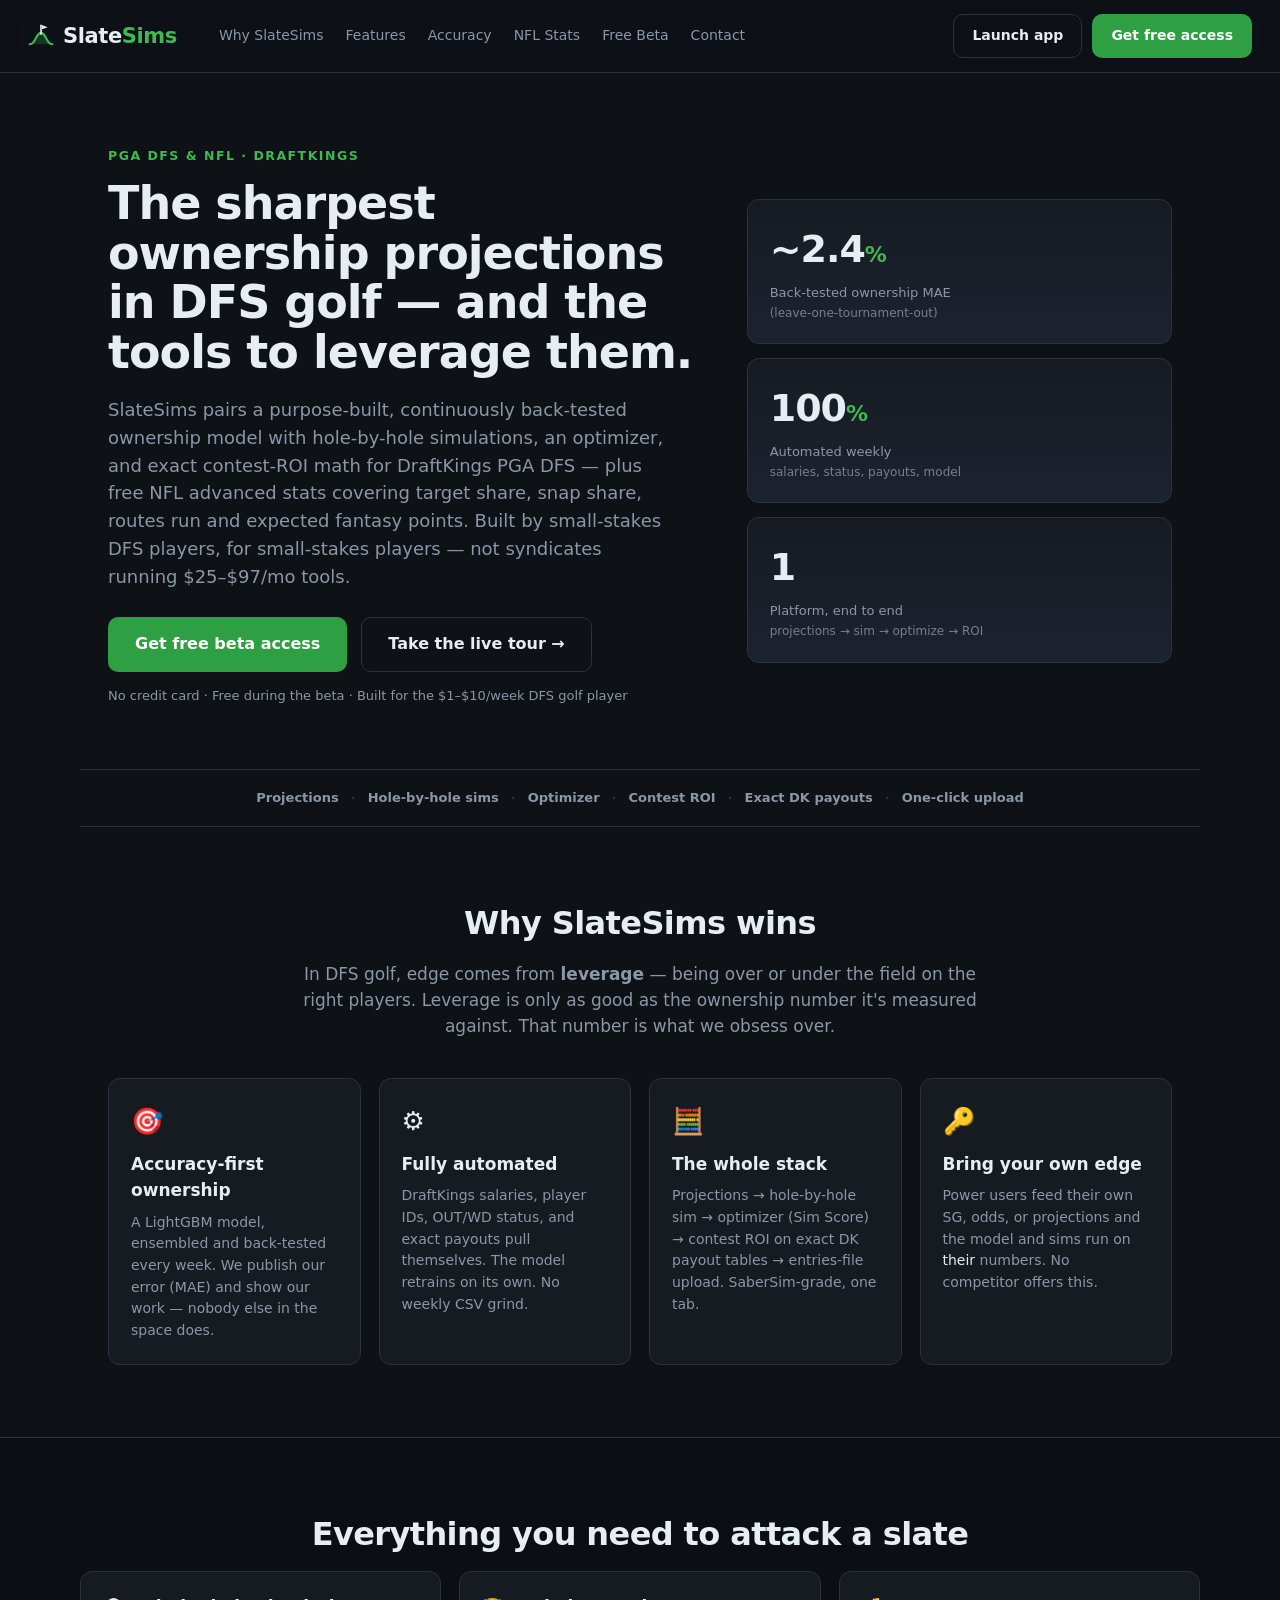
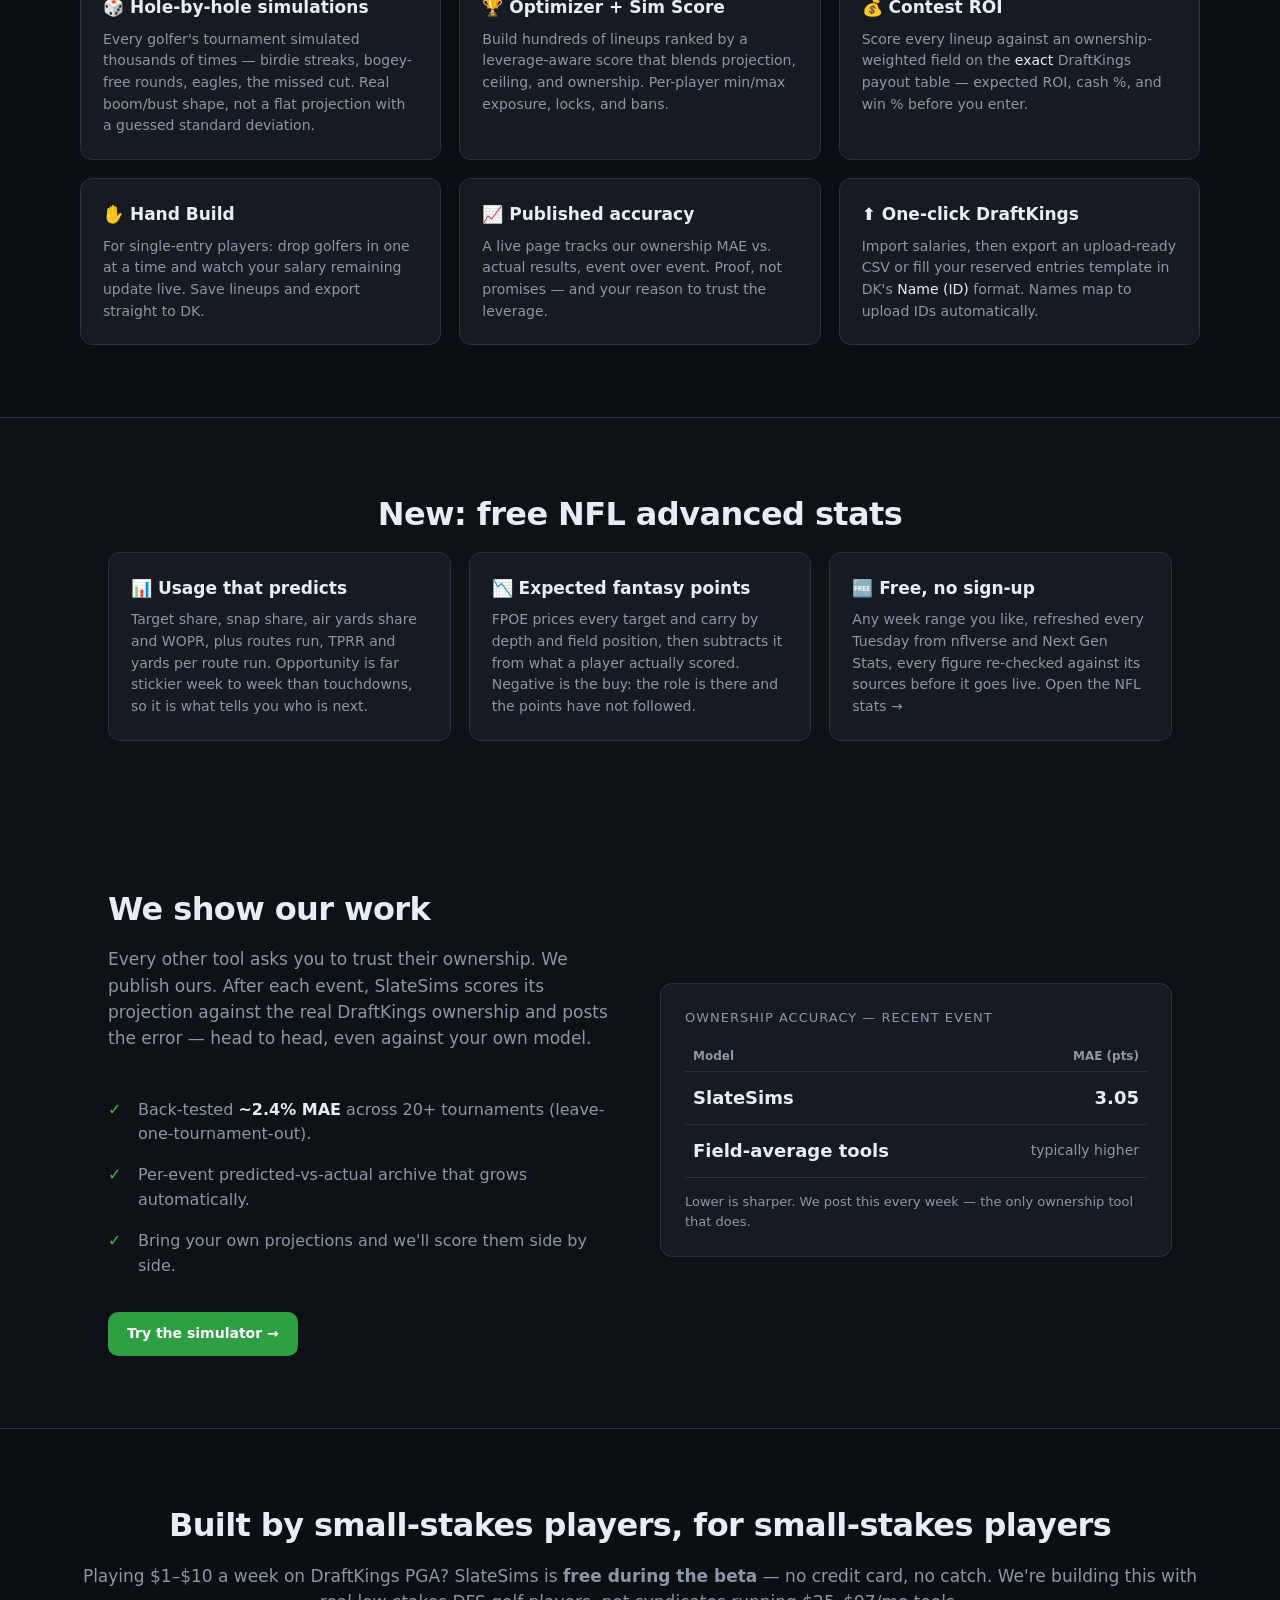
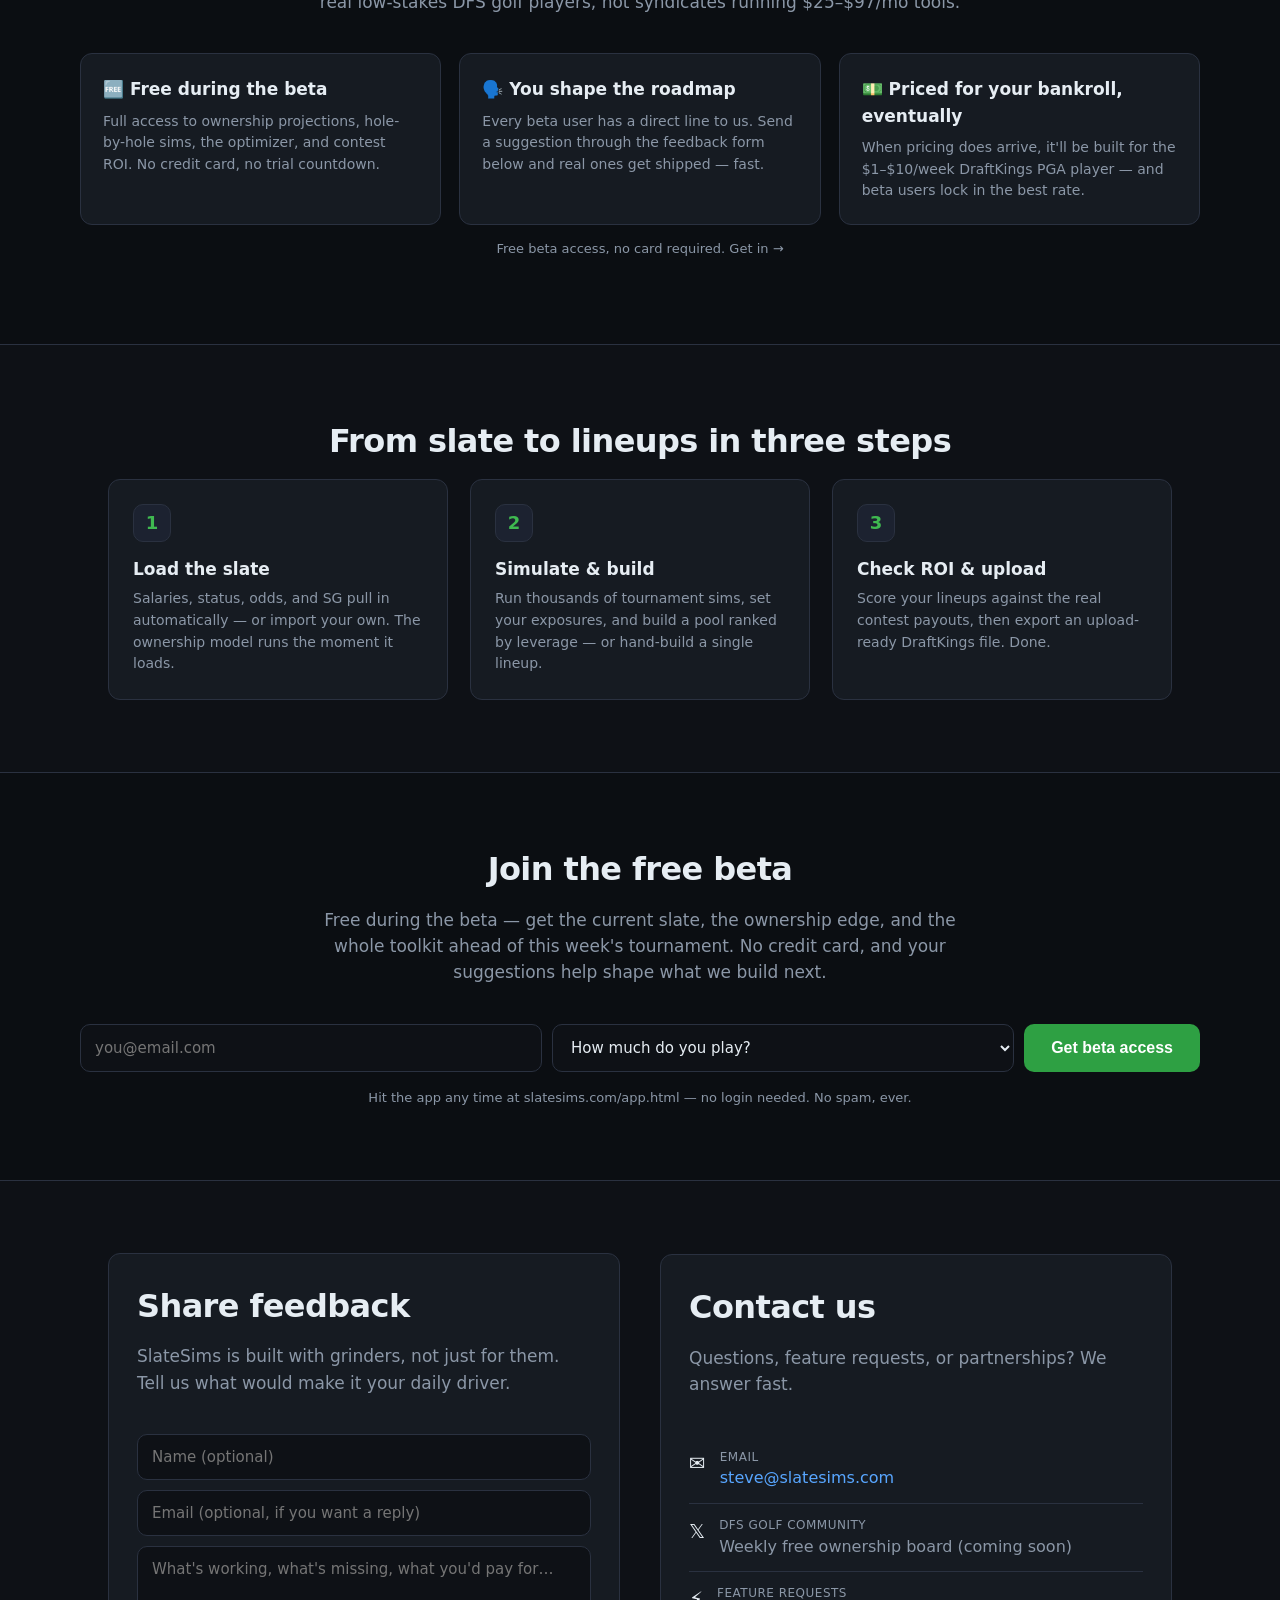
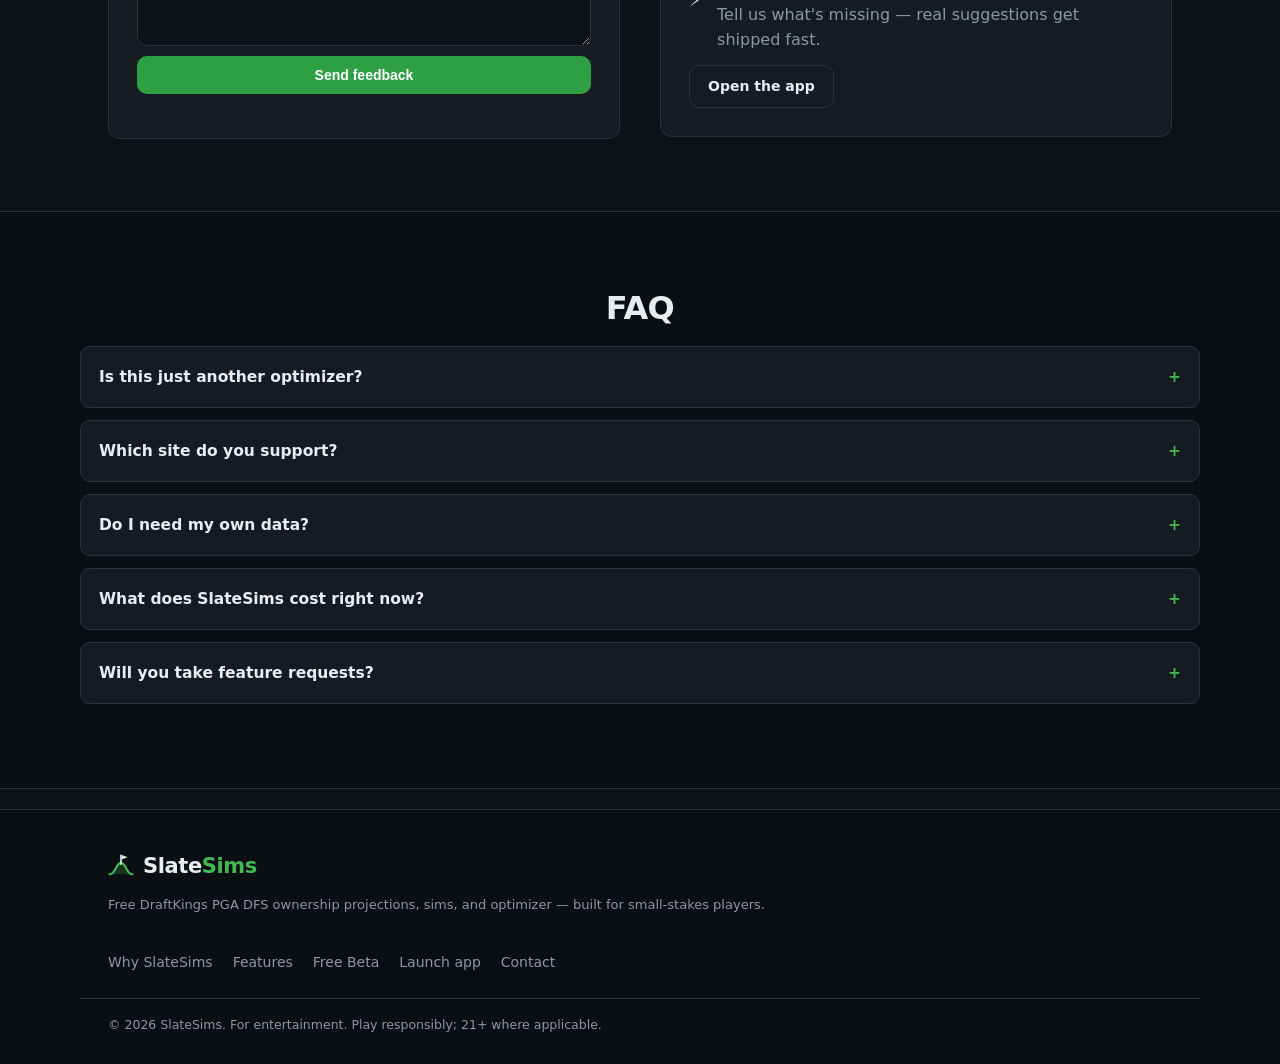
==== commit c3ae8cff: "Put NFL in the homepage search result The result in Google reads as a golf-only site. Its snippet wa" ====
--- a/index.html
+++ b/index.html
@@ -3,11 +3,14 @@
 <head>
   <meta charset="UTF-8" />
   <meta name="viewport" content="width=device-width, initial-scale=1.0" />
-  <title>SlateSims — Free DraftKings PGA DFS Optimizer &amp; Ownership Projections</title>
+  <!-- Both sports, PGA first because that is what already ranks. Kept near 60
+       characters so Google does not truncate it the way it truncated the old
+       one in the results page. -->
+  <title>DraftKings PGA DFS Optimizer &amp; NFL Advanced Stats | SlateSims</title>
   <link rel="icon" href="assets/img/favicon.svg?v=20260730v" type="image/svg+xml" />
-  <meta name="description" content="Free PGA DFS tool for DraftKings golf: accuracy-first ownership projections, hole-by-hole simulations, a lineup optimizer, and contest ROI. Built by small-stakes daily fantasy golf players, for small-stakes players. Free during the beta — no credit card." />
-  <meta property="og:title" content="SlateSims — Free DraftKings PGA DFS Optimizer & Ownership Projections" />
-  <meta property="og:description" content="Accuracy-first ownership, sims, optimizer, and contest ROI for DraftKings PGA DFS golf. Free during the beta, no credit card." />
+  <meta name="description" content="Free DraftKings DFS tools: PGA ownership projections, hole-by-hole sims, optimizer and contest ROI, plus free NFL advanced stats — target share, snap share and FPOE." />
+  <meta property="og:title" content="DraftKings PGA DFS Optimizer &amp; NFL Advanced Stats | SlateSims" />
+  <meta property="og:description" content="Accuracy-first ownership, sims, optimizer and contest ROI for DraftKings PGA DFS, plus free NFL advanced stats. Free during the beta." />
   <meta property="og:type" content="website" />
   <meta property="og:url" content="https://slatesims.com/" />
   <meta property="og:site_name" content="SlateSims" />
@@ -15,7 +18,7 @@
   <link rel="canonical" href="https://slatesims.com/" />
   <meta name="robots" content="index, follow, max-image-preview:large, max-snippet:-1" />
   <meta name="twitter:card" content="summary_large_image" />
-  <meta name="twitter:title" content="SlateSims — Free DraftKings PGA DFS Optimizer &amp; Ownership Projections" />
+  <meta name="twitter:title" content="DraftKings PGA DFS Optimizer &amp; NFL Advanced Stats | SlateSims" />
   <meta name="twitter:description" content="Accuracy-first ownership, sims, optimizer and contest ROI for DraftKings PGA DFS. Plus free NFL advanced stats." />
   <meta name="twitter:image" content="https://slatesims.com/assets/img/avatar.png" />
   <link rel="stylesheet" href="assets/css/landing.css" />
@@ -58,13 +61,17 @@
     <!-- ===================== HERO ===================== -->
     <section class="hero">
       <div class="herotext">
-        <div class="eyebrow">PGA DFS · DraftKings</div>
+        <div class="eyebrow">PGA DFS &amp; NFL · DraftKings</div>
         <h1>The sharpest ownership projections in DFS golf — and the tools to leverage them.</h1>
+        <!-- Google quoted this paragraph in the results page rather than the
+             meta description, so NFL has to appear here or the snippet stays
+             all golf however the meta tag reads. -->
         <p class="sub">
           SlateSims pairs a purpose-built, continuously back-tested ownership model with hole-by-hole
-          simulations, an optimizer, and exact contest-ROI math for DraftKings PGA DFS. Built by
-          small-stakes golf DFS players, for small-stakes players — not syndicates running $25–$97/mo
-          tools.
+          simulations, an optimizer, and exact contest-ROI math for DraftKings PGA DFS — plus free
+          <a href="nfl.html">NFL advanced stats</a> covering target share, snap share, routes run and
+          expected fantasy points. Built by small-stakes DFS players, for small-stakes players — not
+          syndicates running $25–$97/mo tools.
         </p>
         <div class="herobtns">
           <a class="btn primary big" href="#signup">Get free beta access</a>
@@ -396,7 +403,7 @@
         "url": "https://slatesims.com/",
         "applicationCategory": "SportsApplication",
         "operatingSystem": "Any",
-        "description": "DraftKings PGA DFS ownership projections, hole-by-hole simulations, lineup optimizer and contest ROI, plus free NFL advanced stats.",
+        "description": "DraftKings PGA DFS ownership projections, hole-by-hole simulations, lineup optimizer and contest ROI, plus free NFL advanced stats: target share, snap share, routes run and expected fantasy points.",
         "offers": { "@type": "Offer", "price": "0", "priceCurrency": "USD" },
         "publisher": { "@id": "https://slatesims.com/#org" }
       },
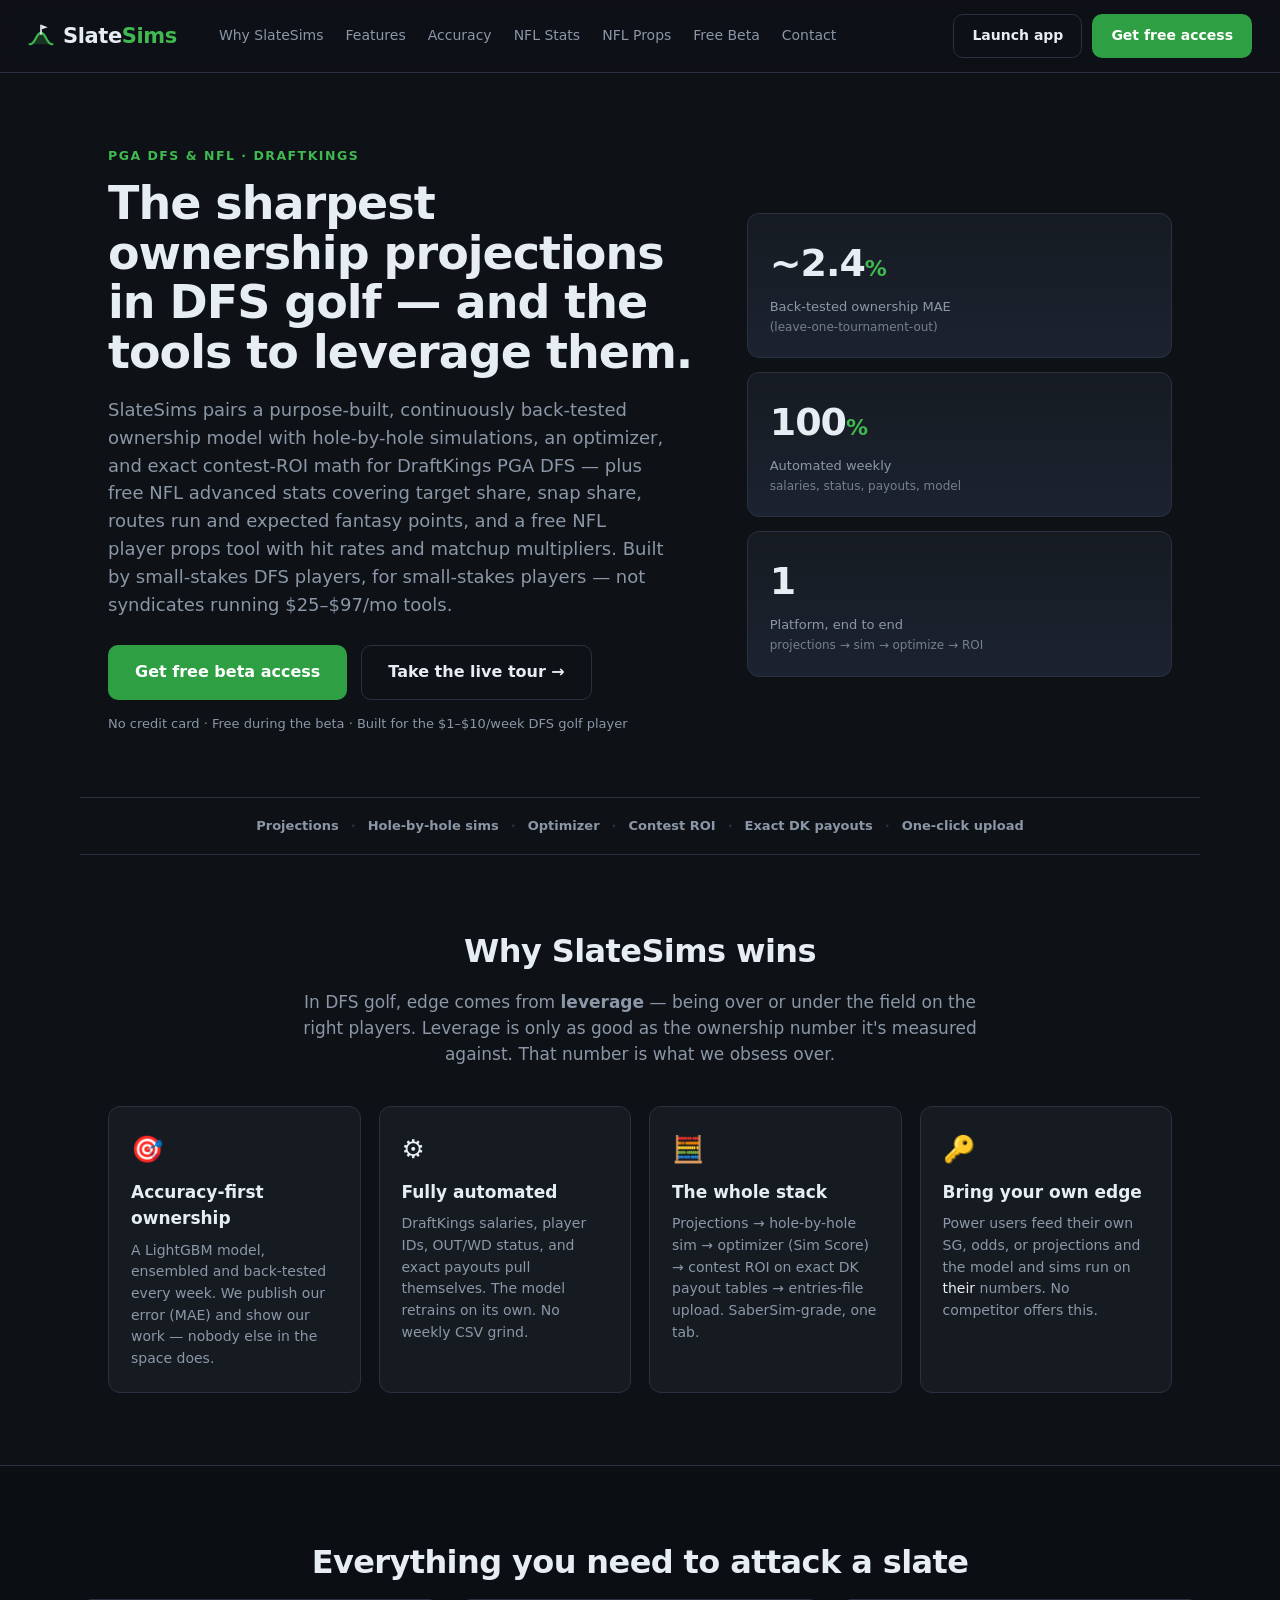
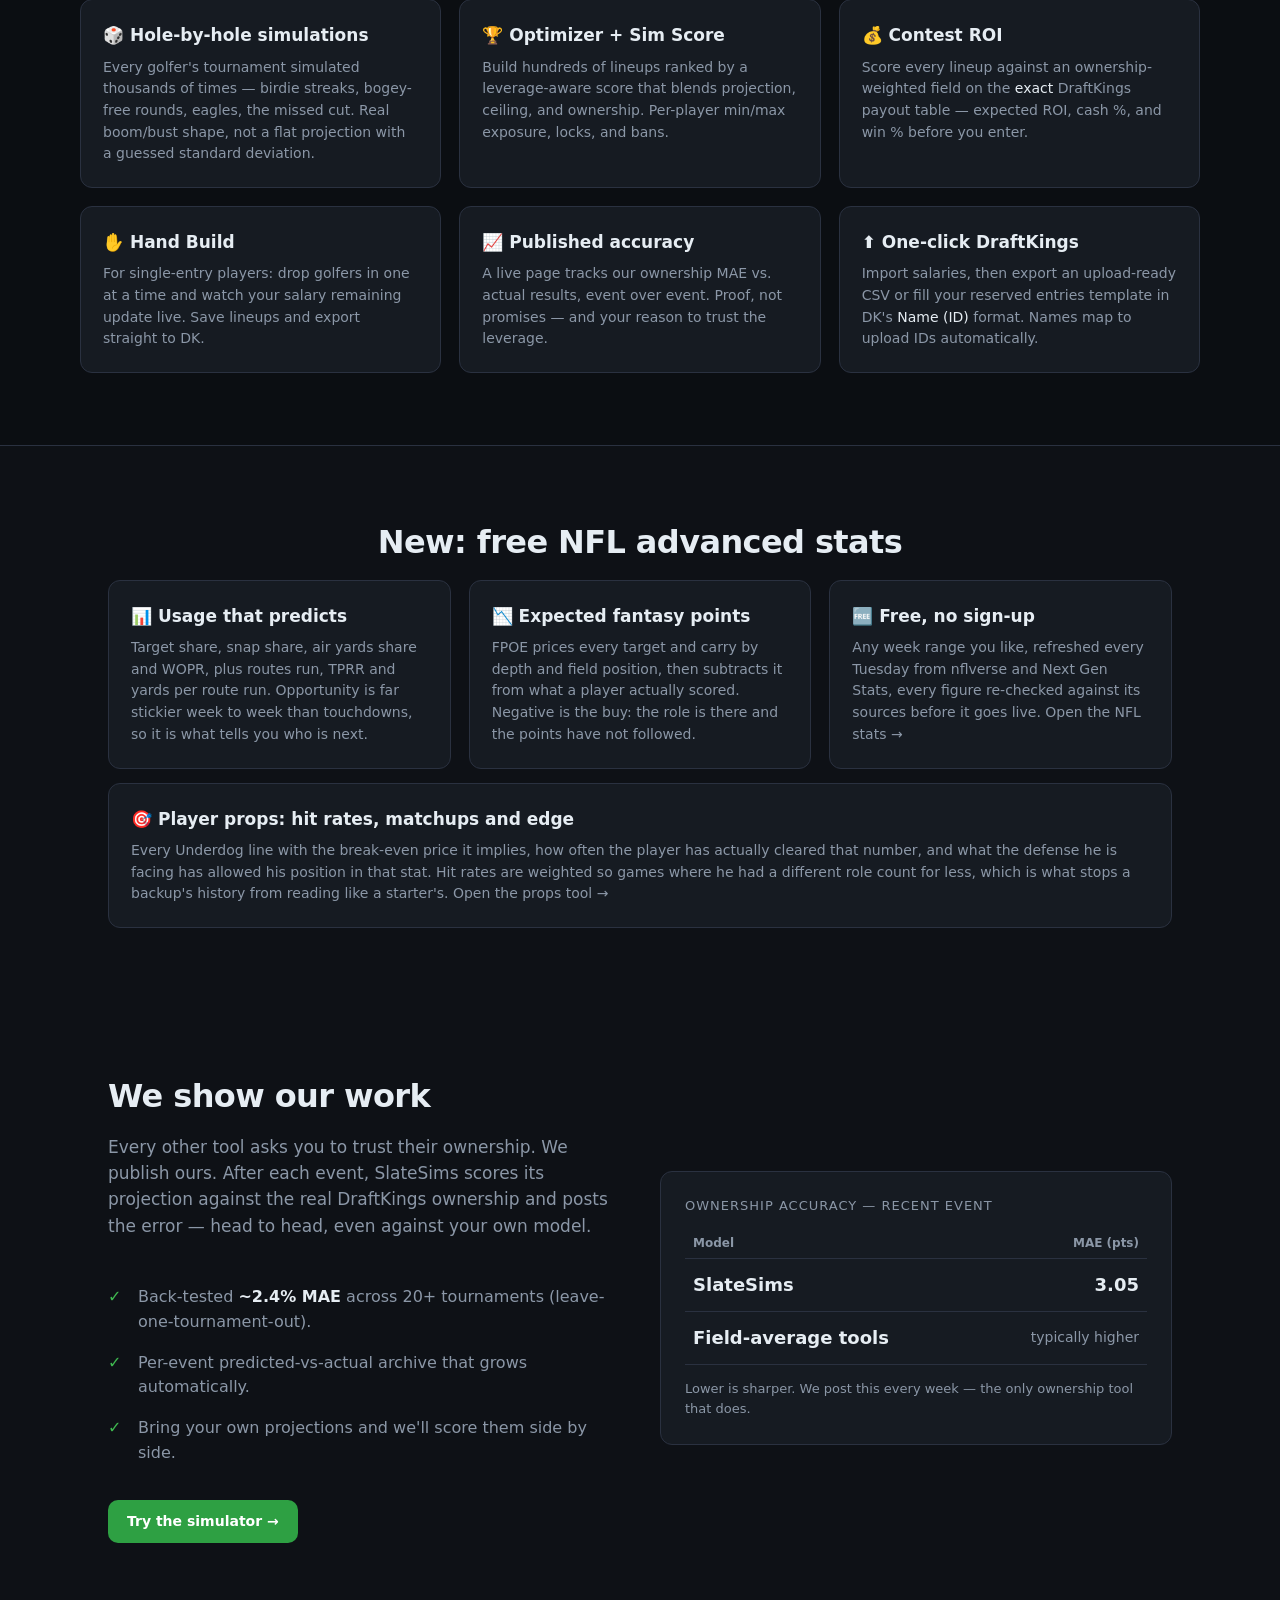
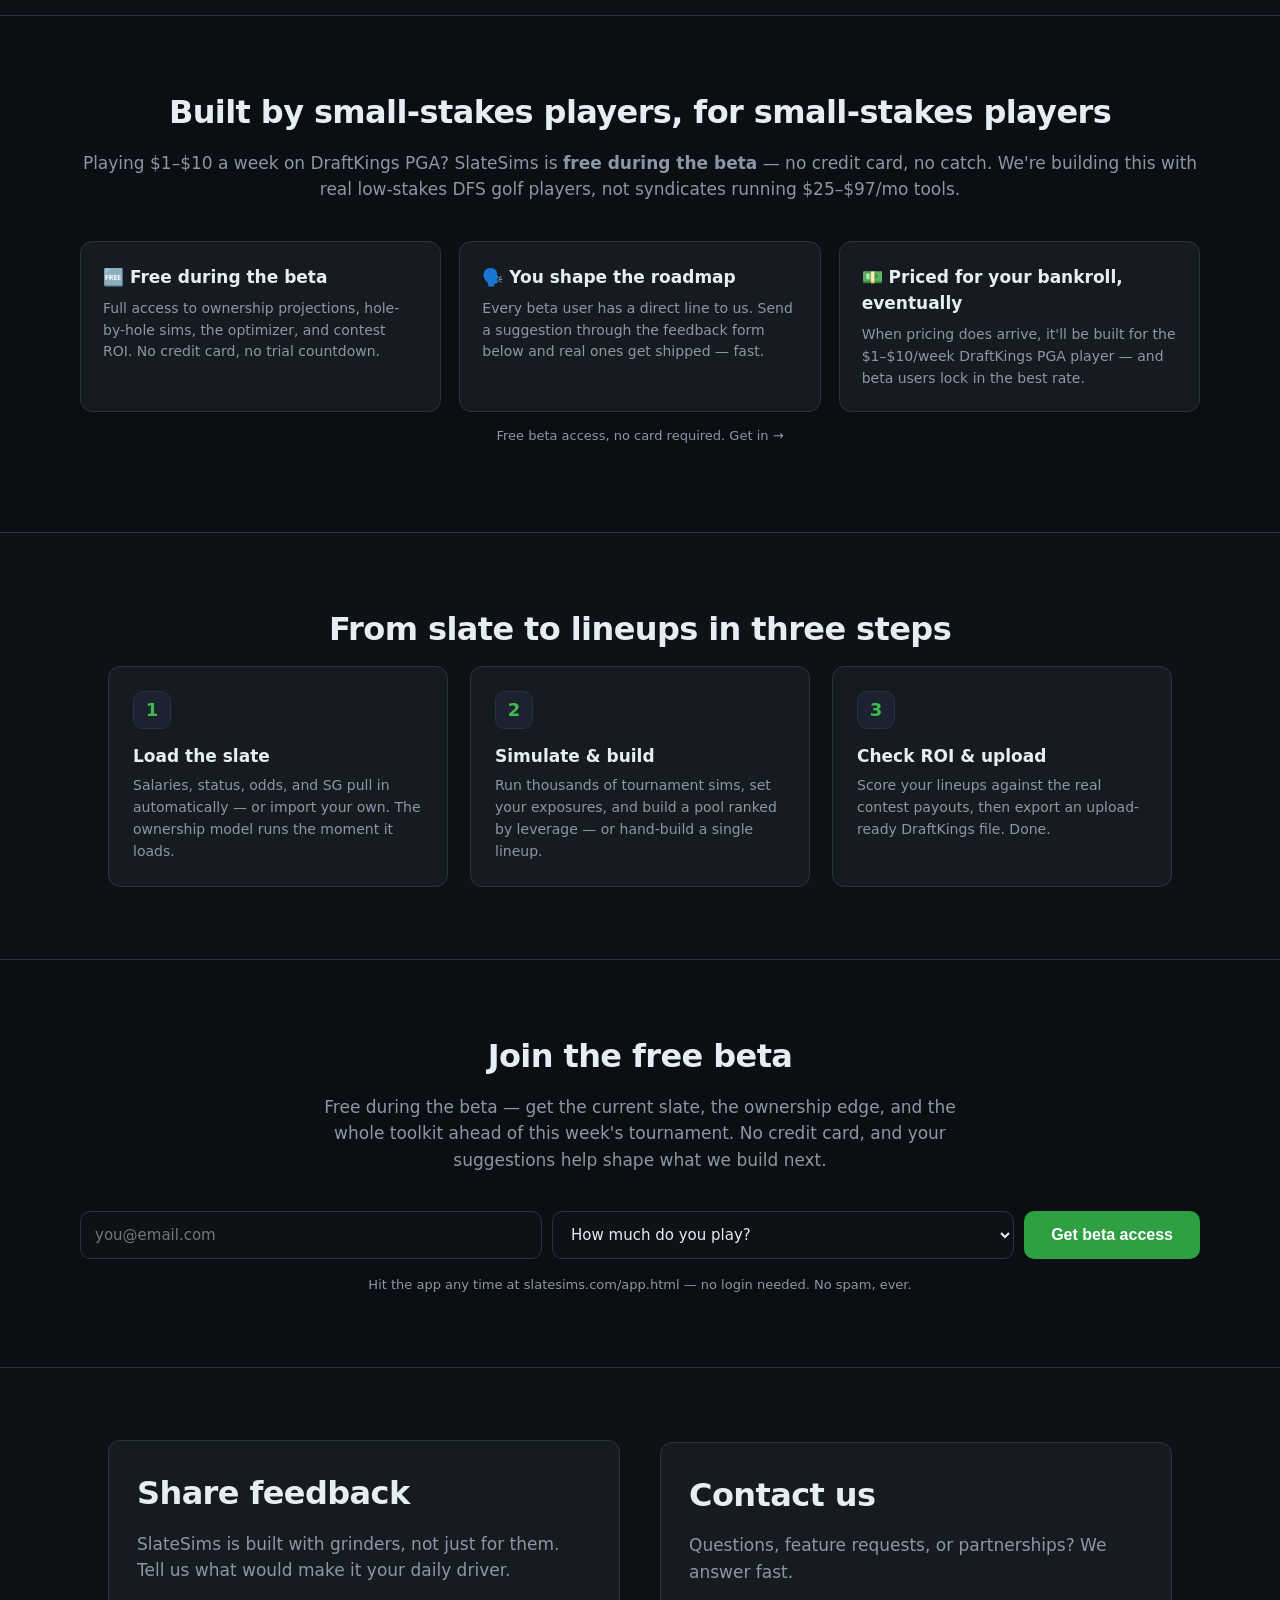
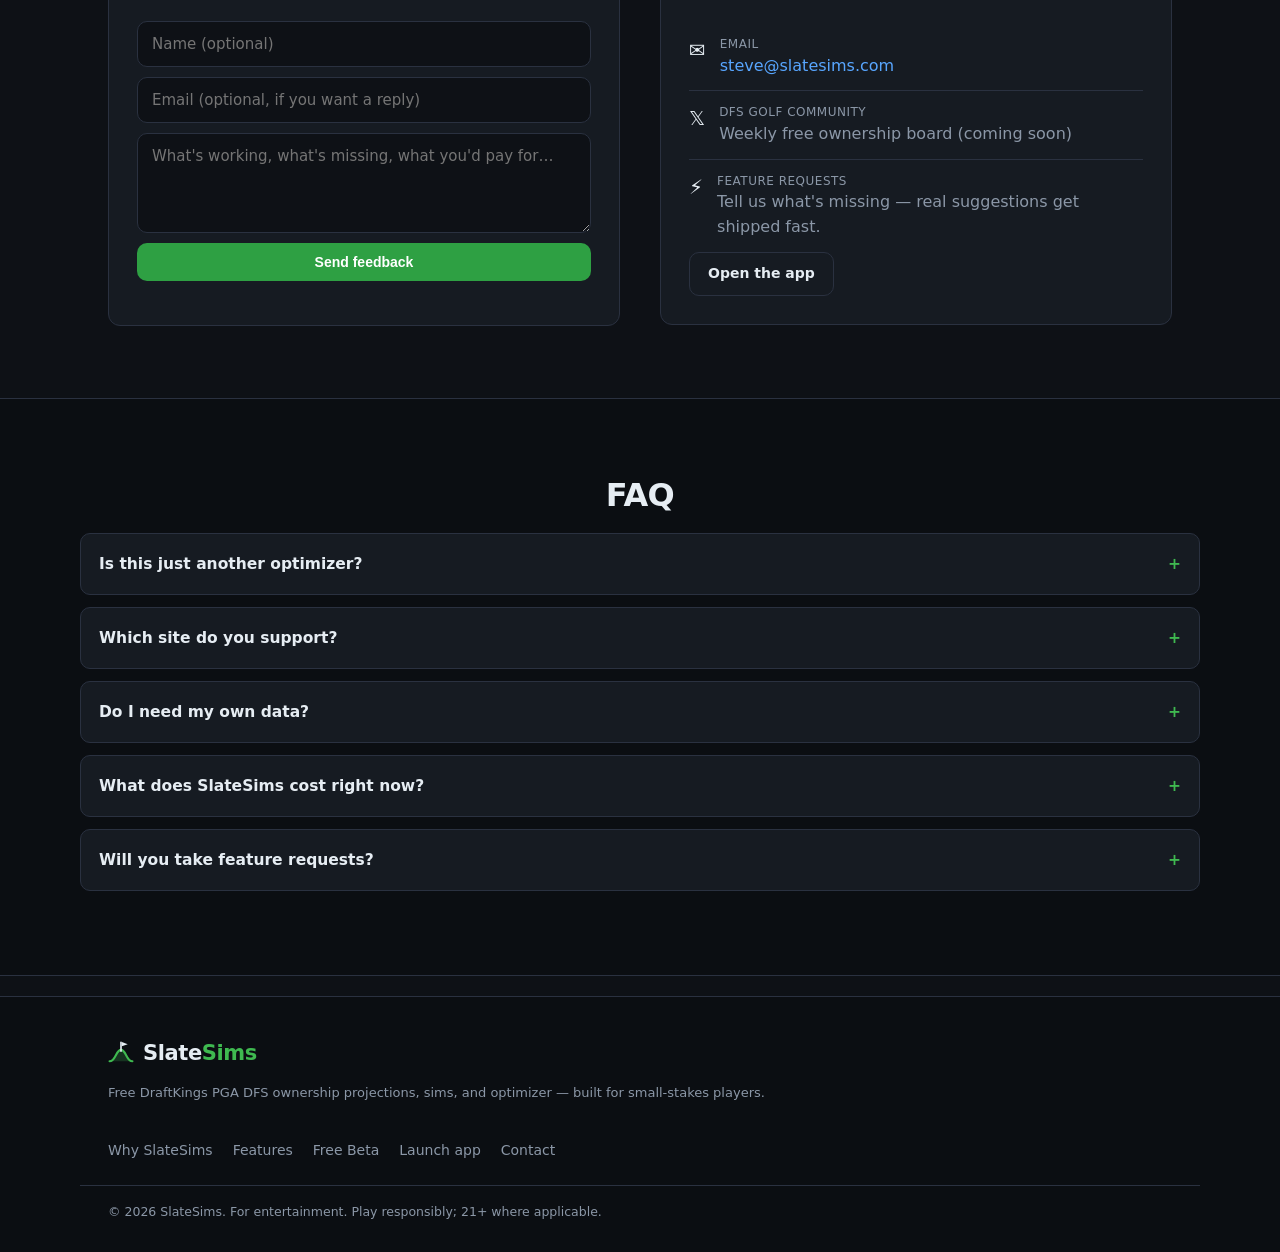
==== commit 8f9d3ce0: "Add NFL player props tool A new page under the NFL tab covering every Underdog line, built around th" ====
--- a/index.html
+++ b/index.html
@@ -48,6 +48,7 @@
       <a href="#features">Features</a>
       <a href="#accuracy">Accuracy</a>
       <a href="nfl.html">NFL Stats</a>
+      <a href="nfl-props.html">NFL Props</a>
       <a href="#beta">Free Beta</a>
       <a href="#contact">Contact</a>
     </nav>
@@ -70,7 +71,8 @@
           SlateSims pairs a purpose-built, continuously back-tested ownership model with hole-by-hole
           simulations, an optimizer, and exact contest-ROI math for DraftKings PGA DFS — plus free
           <a href="nfl.html">NFL advanced stats</a> covering target share, snap share, routes run and
-          expected fantasy points. Built by small-stakes DFS players, for small-stakes players — not
+          expected fantasy points, and a free <a href="nfl-props.html">NFL player props tool</a>
+          with hit rates and matchup multipliers. Built by small-stakes DFS players, for small-stakes players — not
           syndicates running $25–$97/mo tools.
         </p>
         <div class="herobtns">
@@ -197,6 +199,17 @@
           <p>Any week range you like, refreshed every Tuesday from nflverse and Next Gen
             Stats, every figure re-checked against its sources before it goes live.
             <a href="nfl.html">Open the NFL stats →</a></p>
+        </div>
+      </div>
+      <div class="grid3" style="margin-top:14px">
+        <div class="card2" style="grid-column:1/-1">
+          <h3>🎯 Player props: hit rates, matchups and edge</h3>
+          <p>Every Underdog line with the break-even price it implies, how often the player
+            has actually cleared that number, and what the defense he is facing has allowed
+            his position in that stat. Hit rates are weighted so games where he had a
+            different role count for less, which is what stops a backup's history from
+            reading like a starter's.
+            <a href="nfl-props.html">Open the props tool →</a></p>
         </div>
       </div>
     </section>
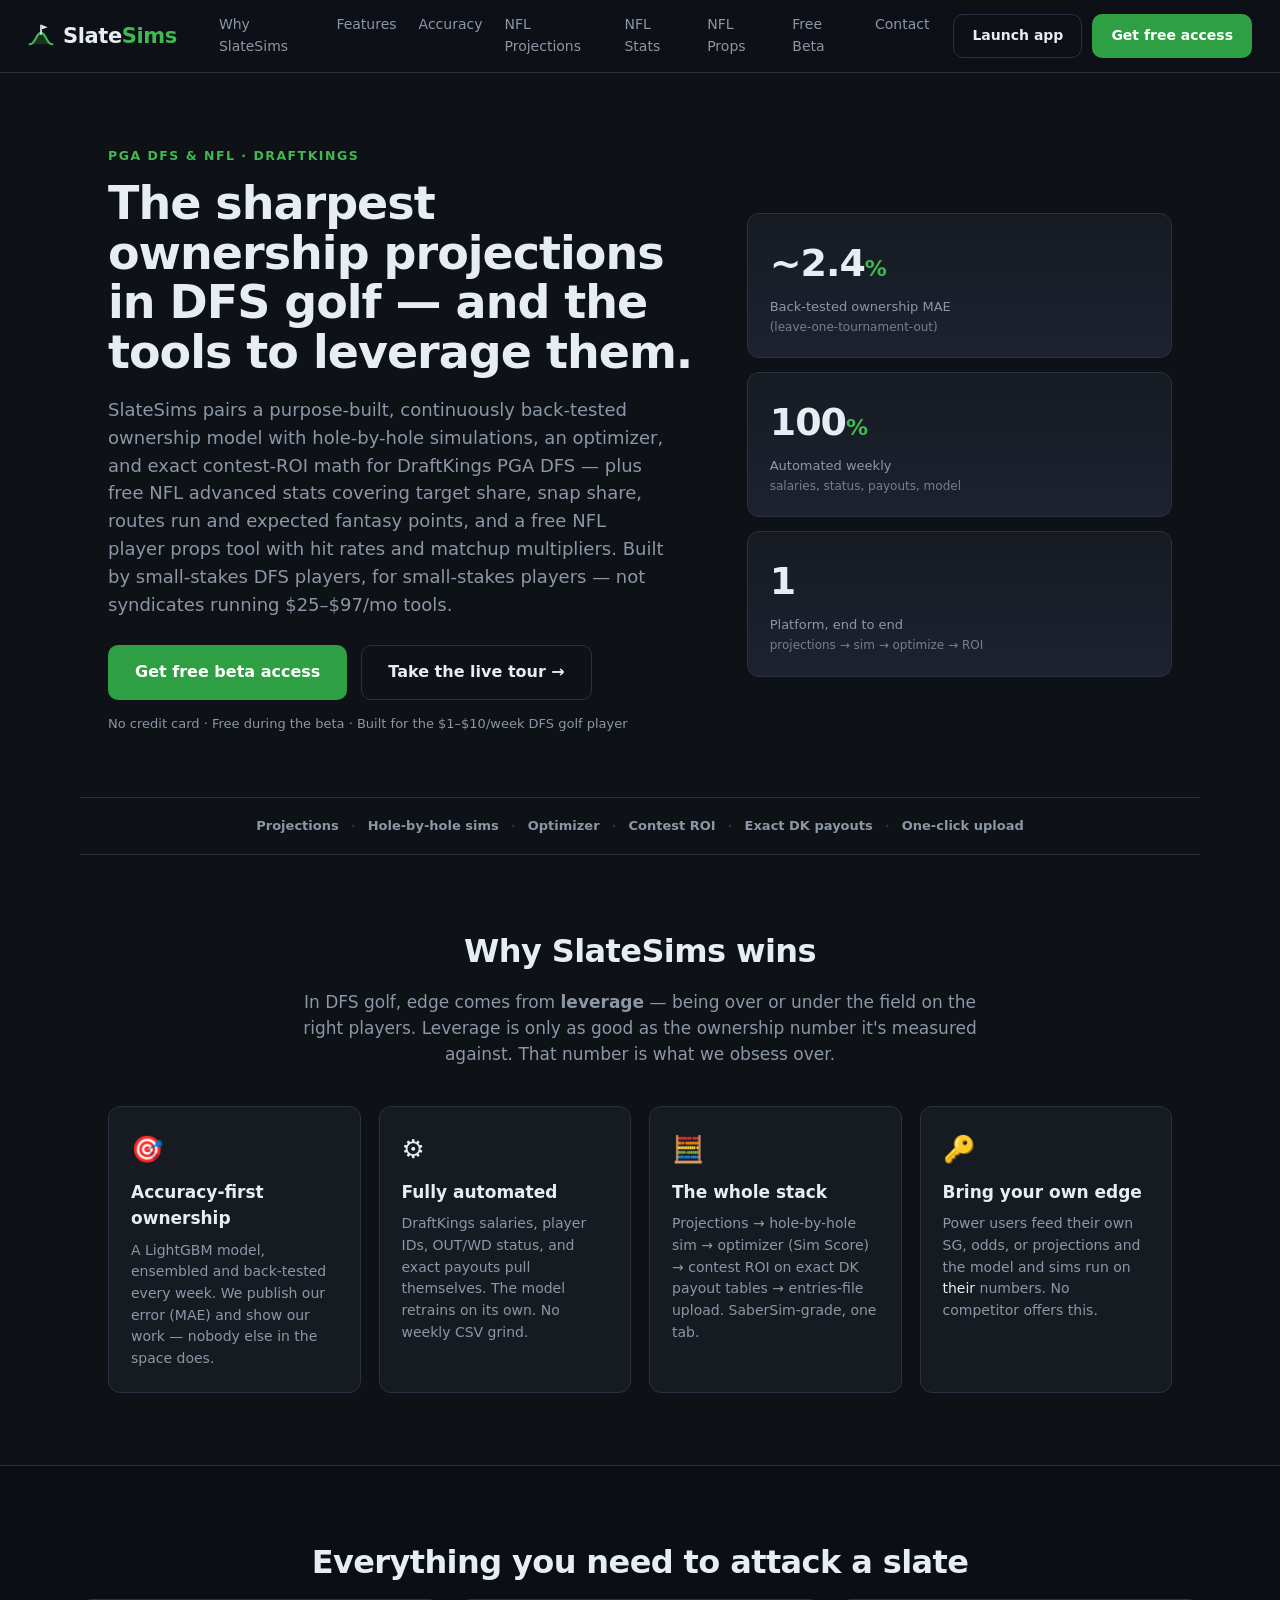
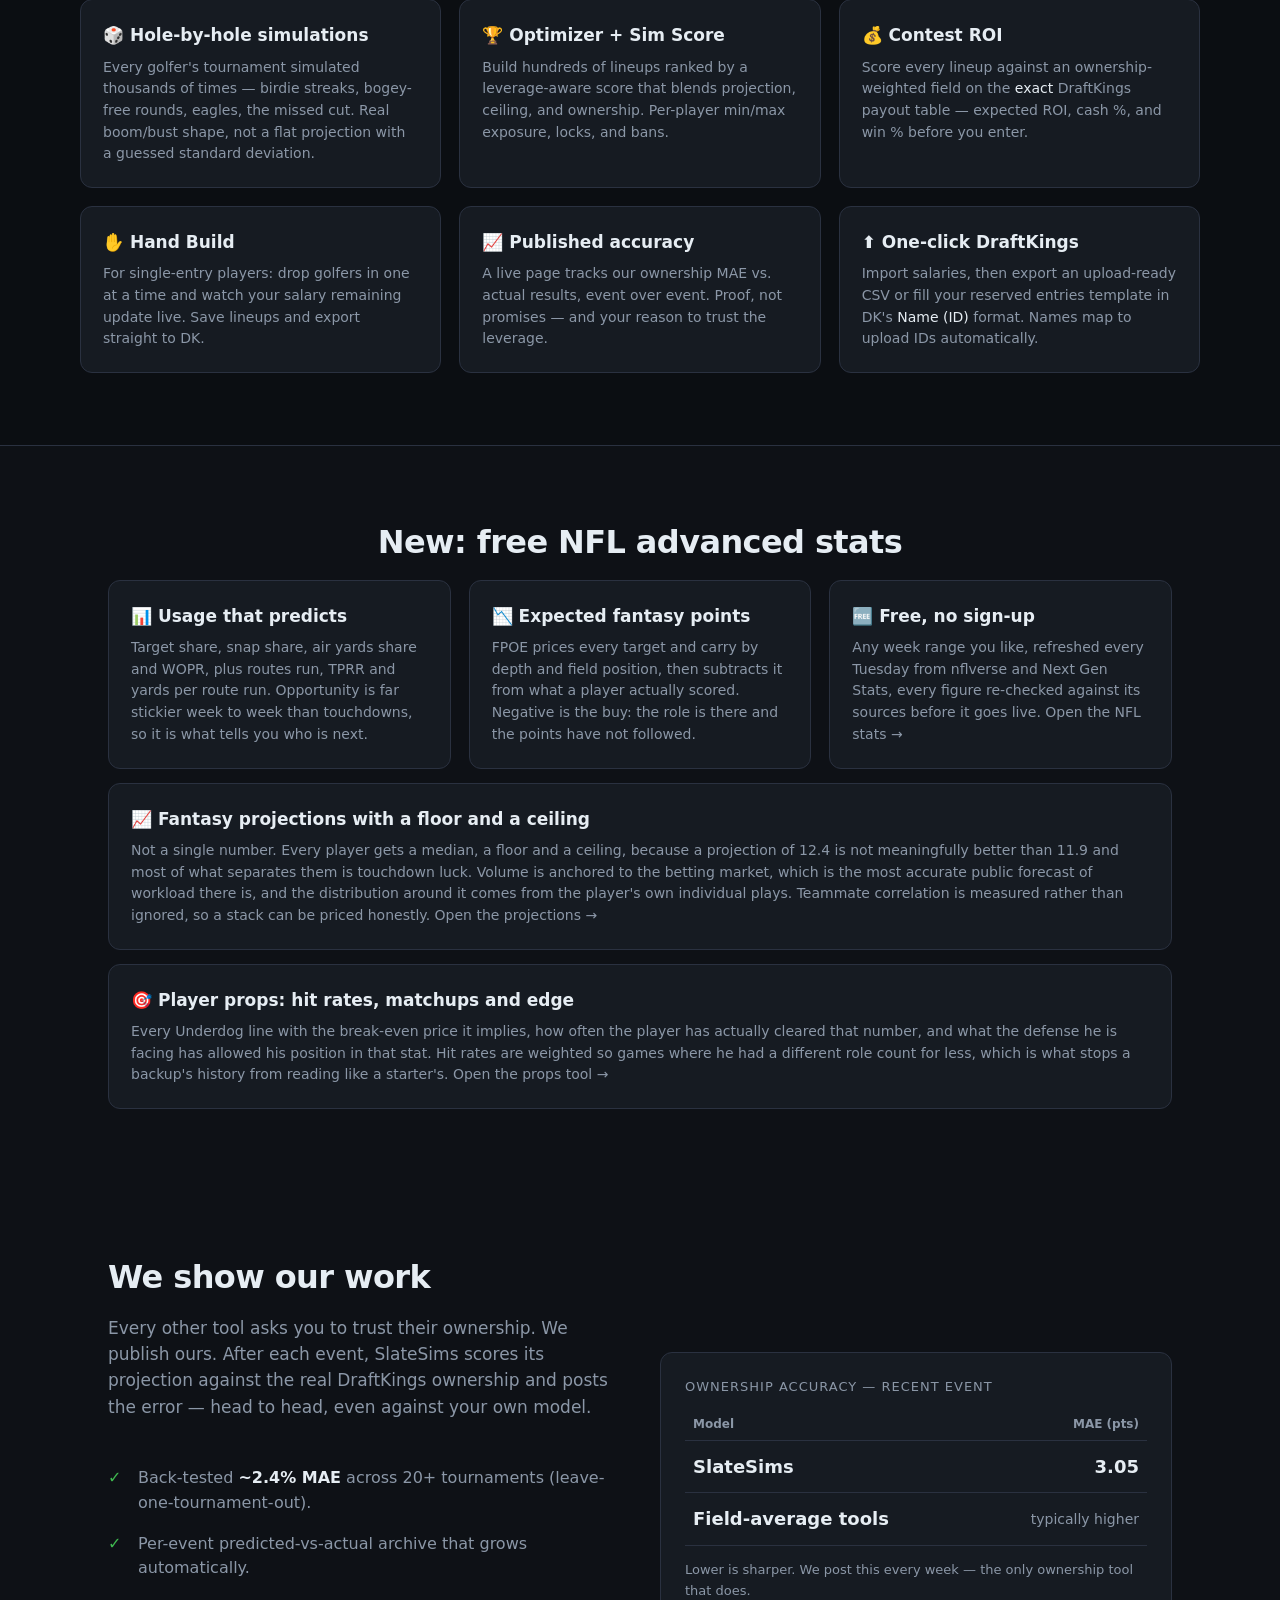
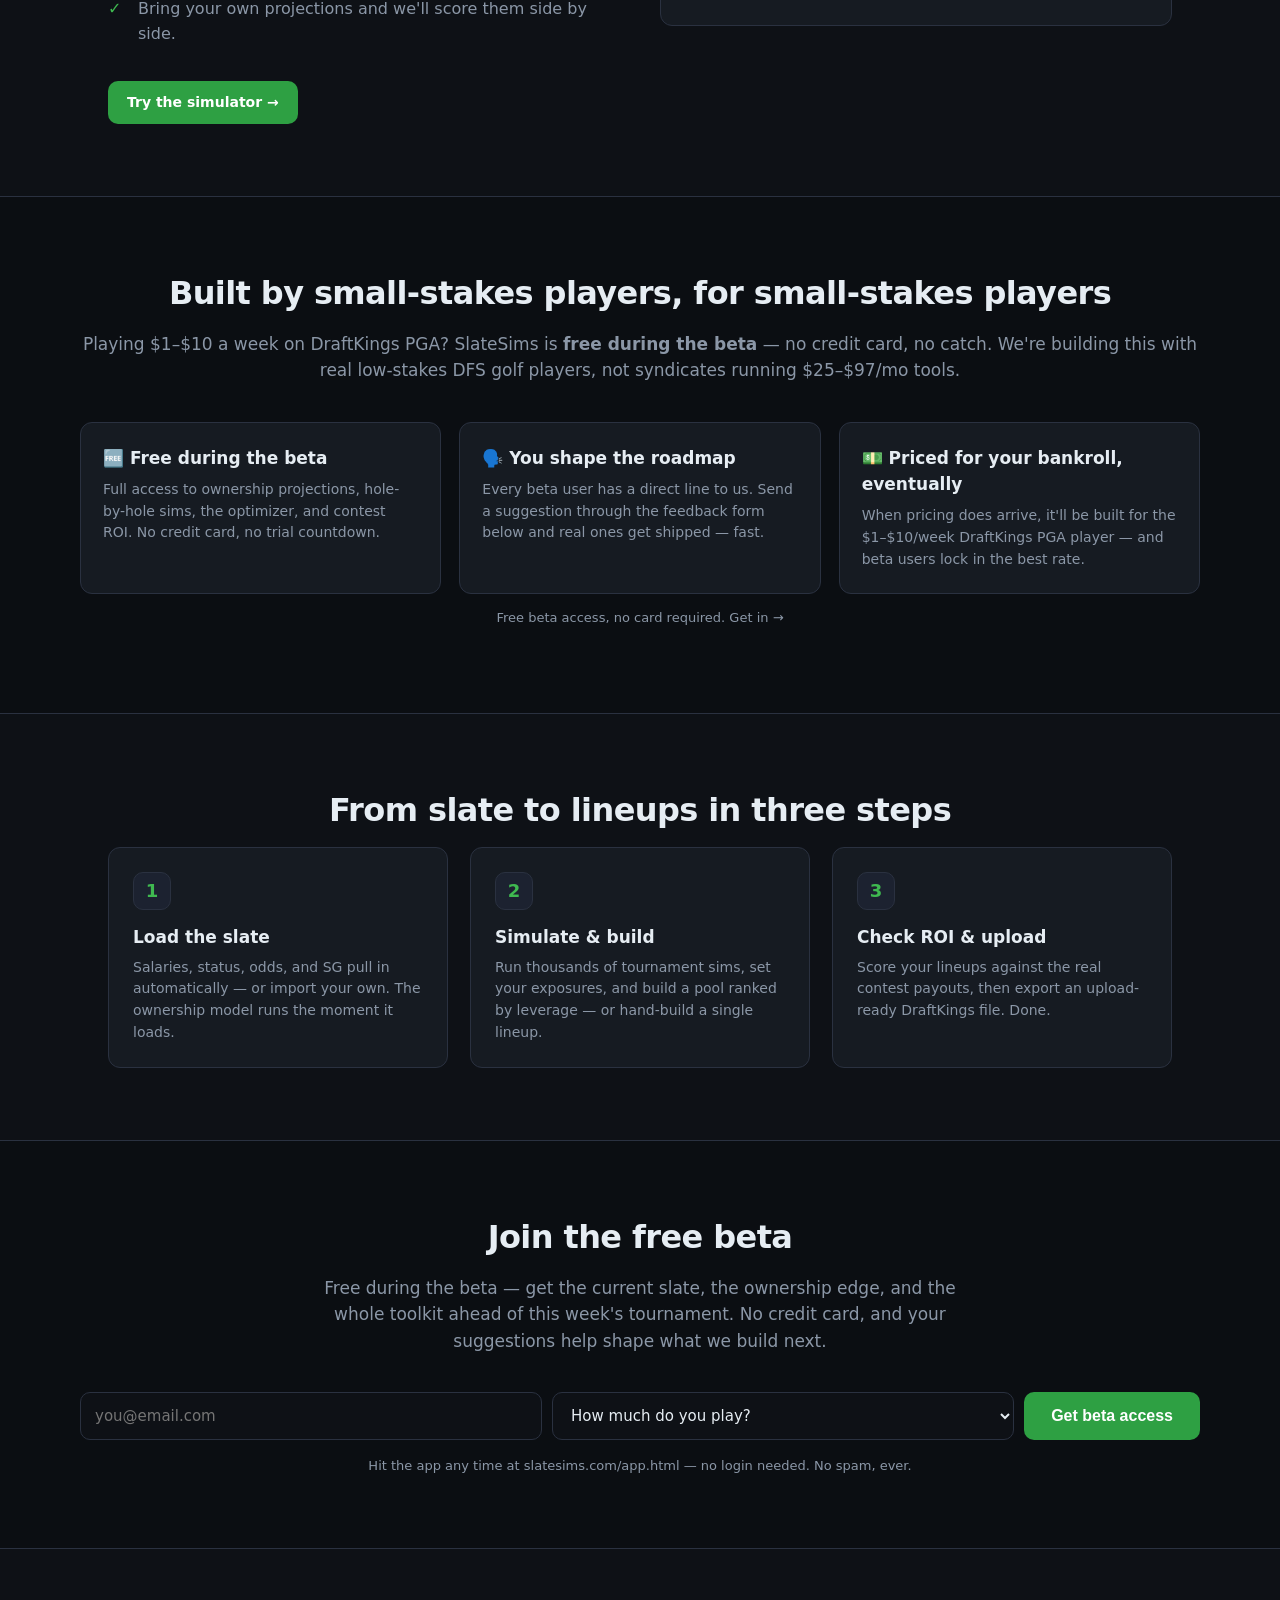
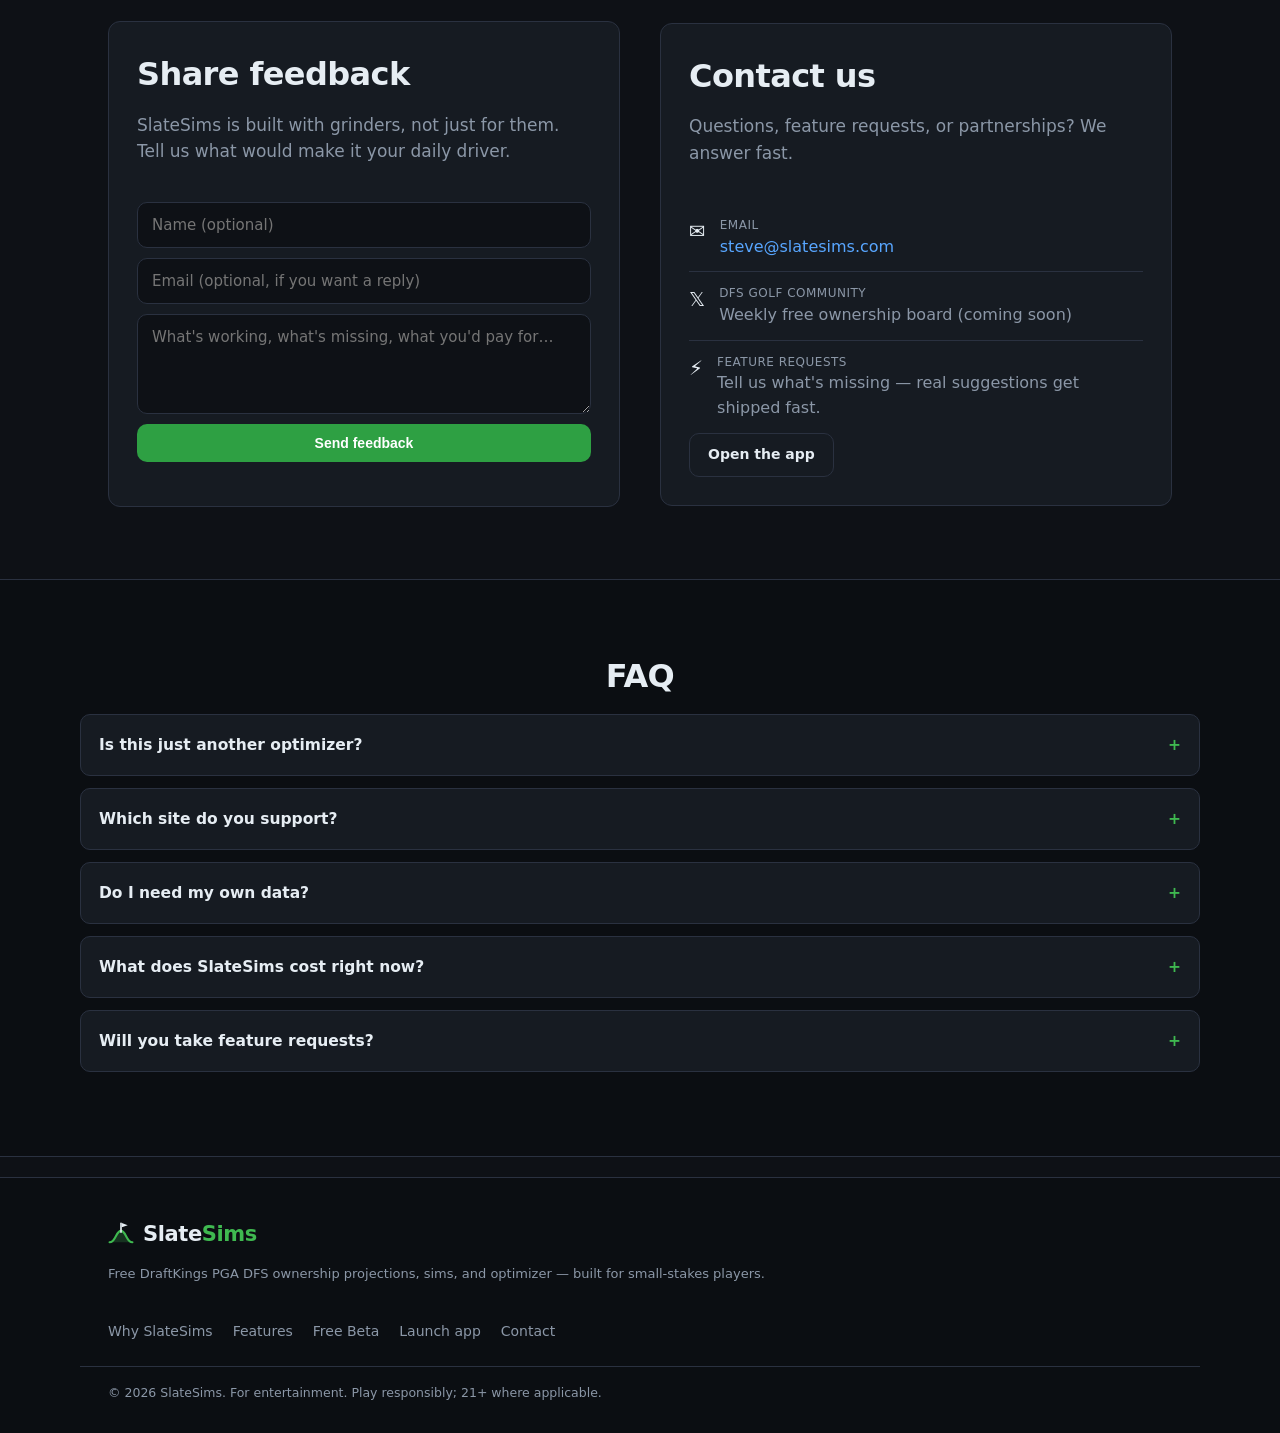
==== commit 0b2f89e4: "Market anchored fantasy projections, as distributions A new page at nfl-projections.html. Volume com" ====
--- a/index.html
+++ b/index.html
@@ -47,6 +47,7 @@
       <a href="#why">Why SlateSims</a>
       <a href="#features">Features</a>
       <a href="#accuracy">Accuracy</a>
+      <a href="nfl-projections.html">NFL Projections</a>
       <a href="nfl.html">NFL Stats</a>
       <a href="nfl-props.html">NFL Props</a>
       <a href="#beta">Free Beta</a>
@@ -199,6 +200,19 @@
           <p>Any week range you like, refreshed every Tuesday from nflverse and Next Gen
             Stats, every figure re-checked against its sources before it goes live.
             <a href="nfl.html">Open the NFL stats →</a></p>
+        </div>
+      </div>
+      <div class="grid3" style="margin-top:14px">
+        <div class="card2" style="grid-column:1/-1">
+          <h3>📈 Fantasy projections with a floor and a ceiling</h3>
+          <p>Not a single number. Every player gets a median, a floor and a ceiling,
+            because a projection of 12.4 is not meaningfully better than 11.9 and most
+            of what separates them is touchdown luck. Volume is anchored to the betting
+            market, which is the most accurate public forecast of workload there is,
+            and the distribution around it comes from the player's own individual
+            plays. Teammate correlation is measured rather than ignored, so a stack can
+            be priced honestly.
+            <a href="nfl-projections.html">Open the projections →</a></p>
         </div>
       </div>
       <div class="grid3" style="margin-top:14px">
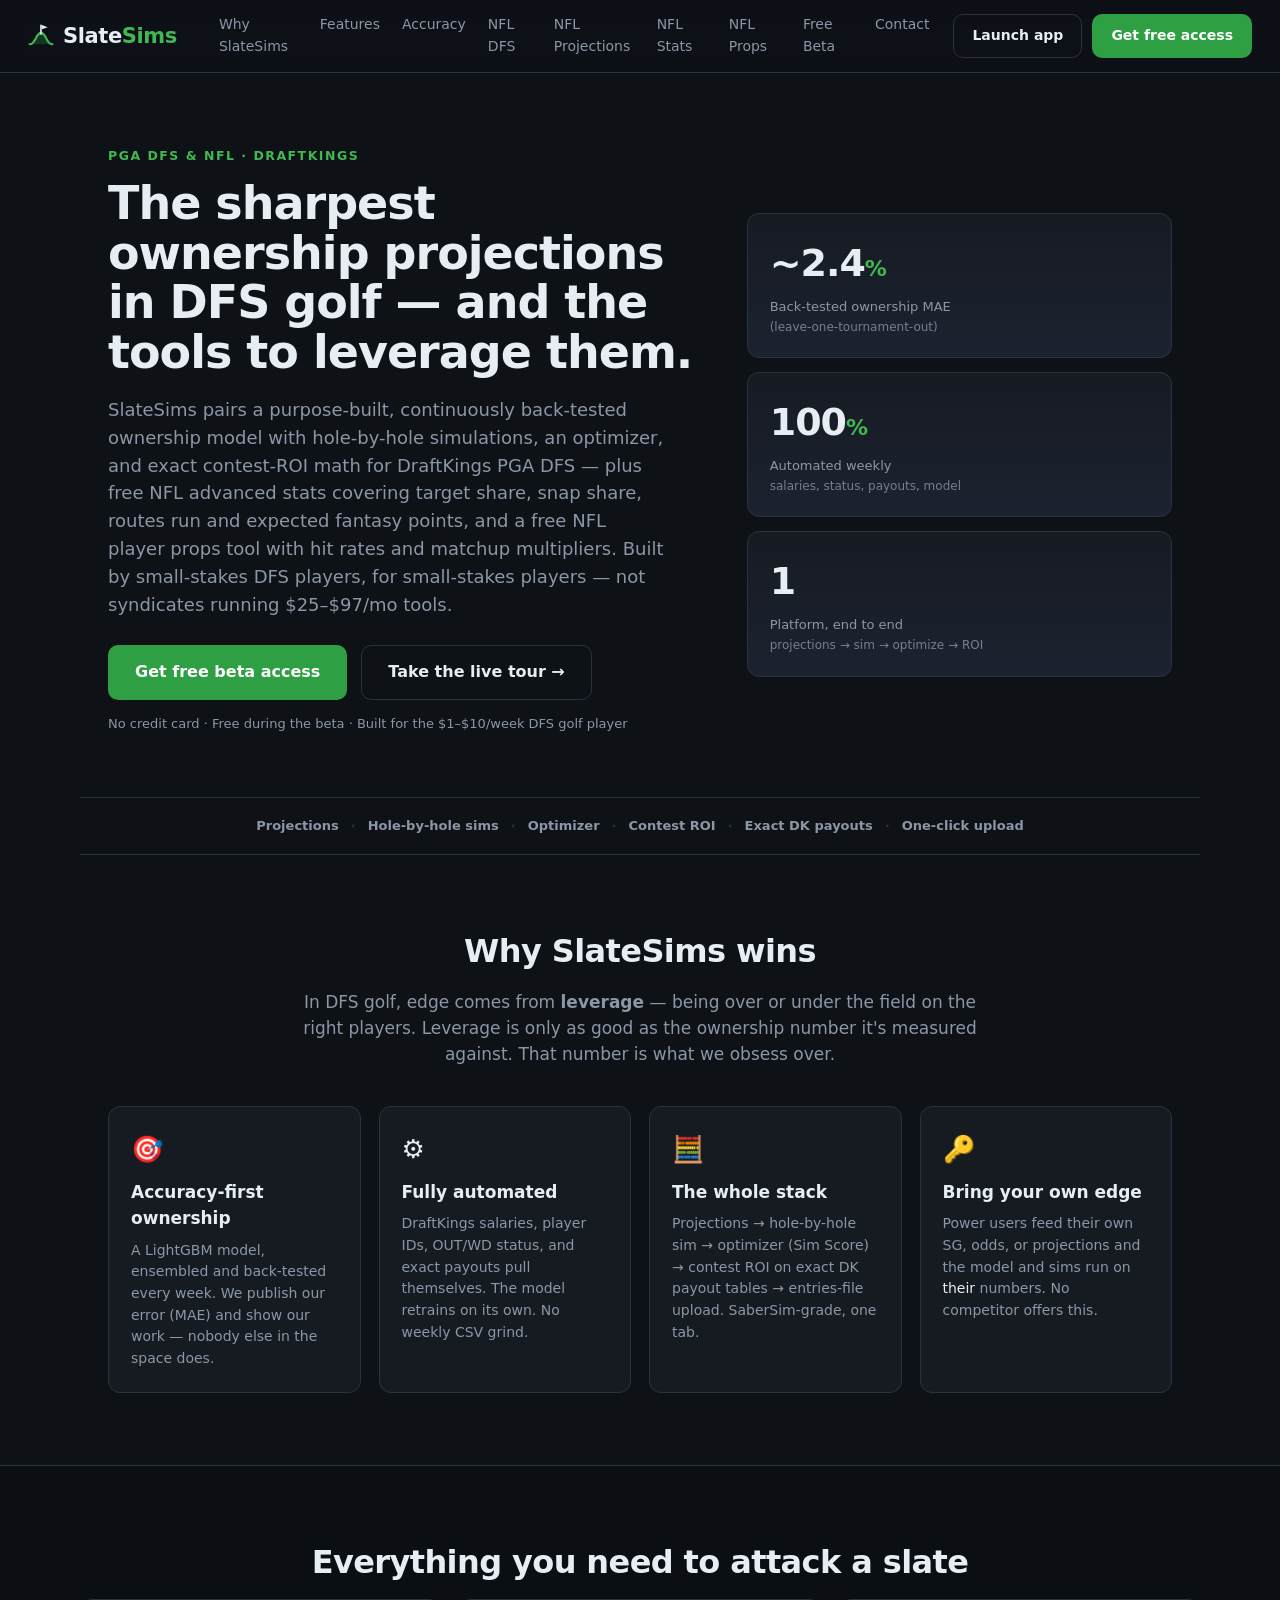
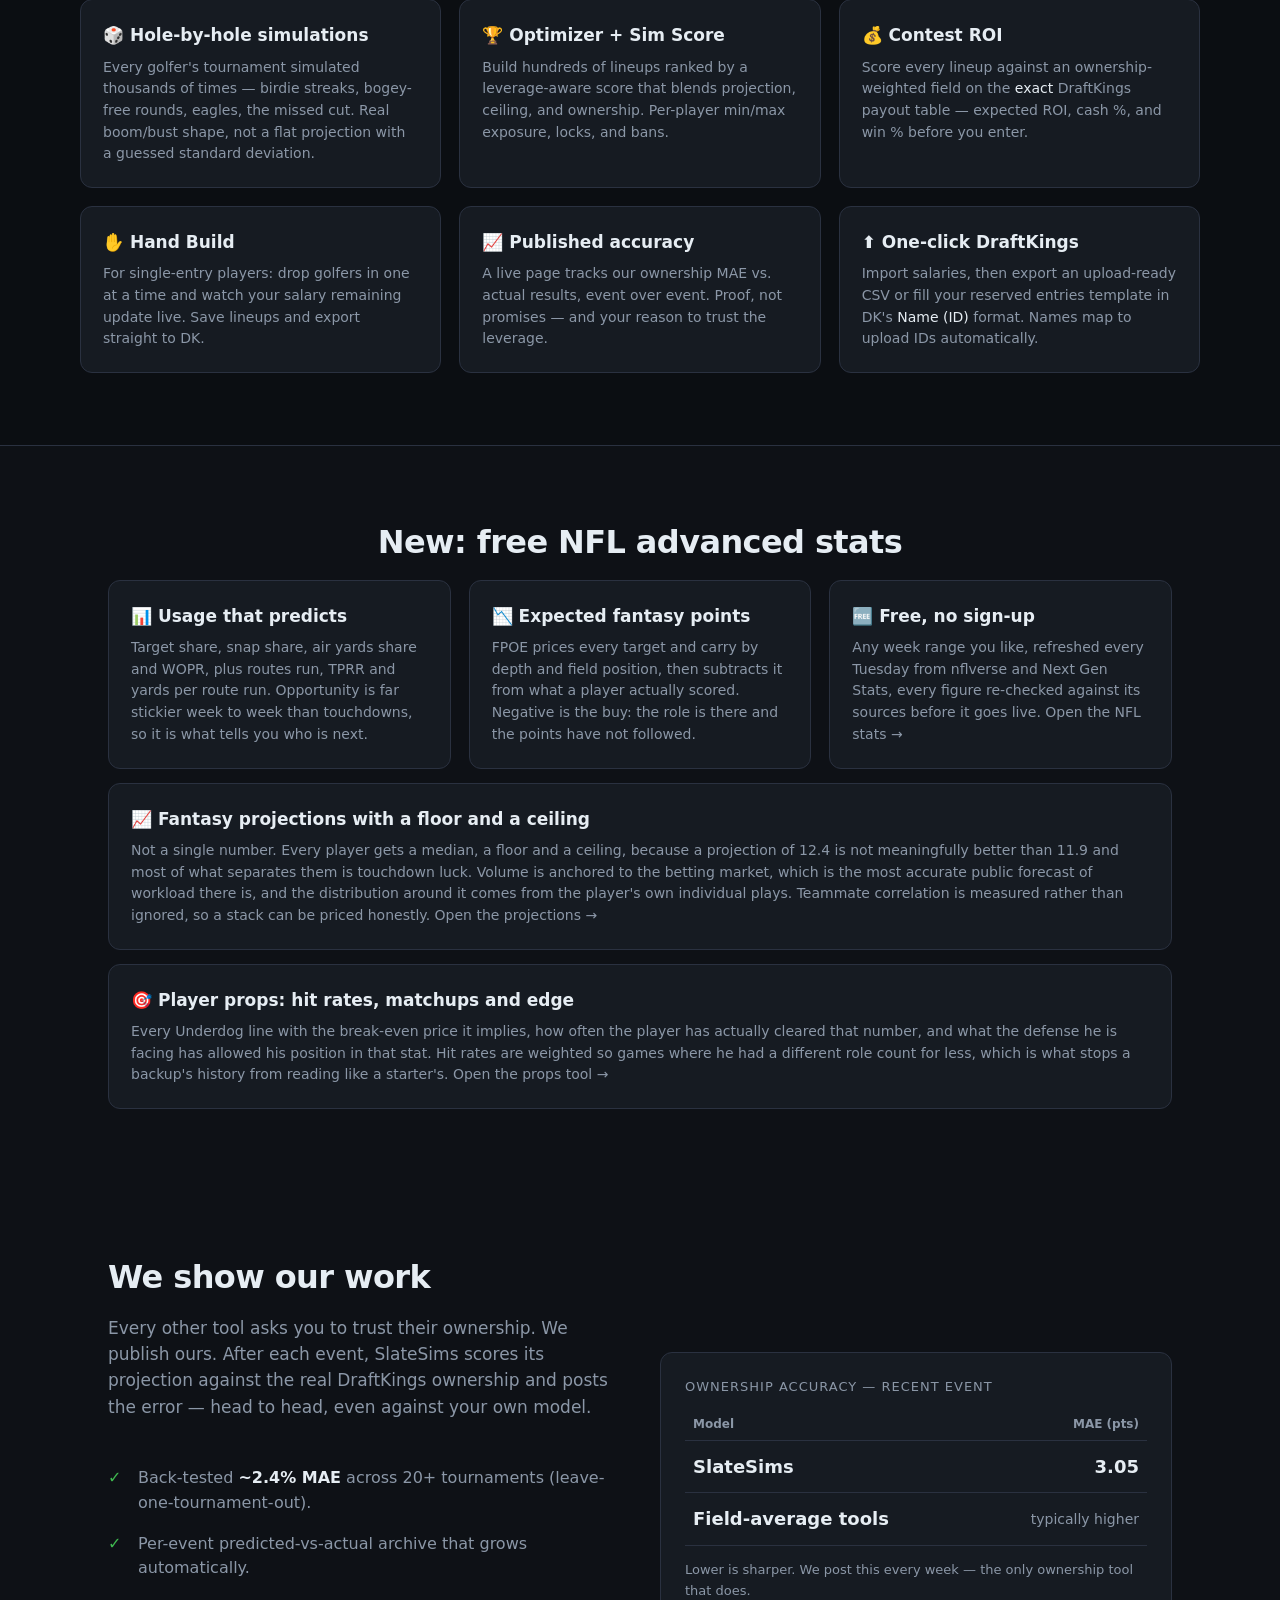
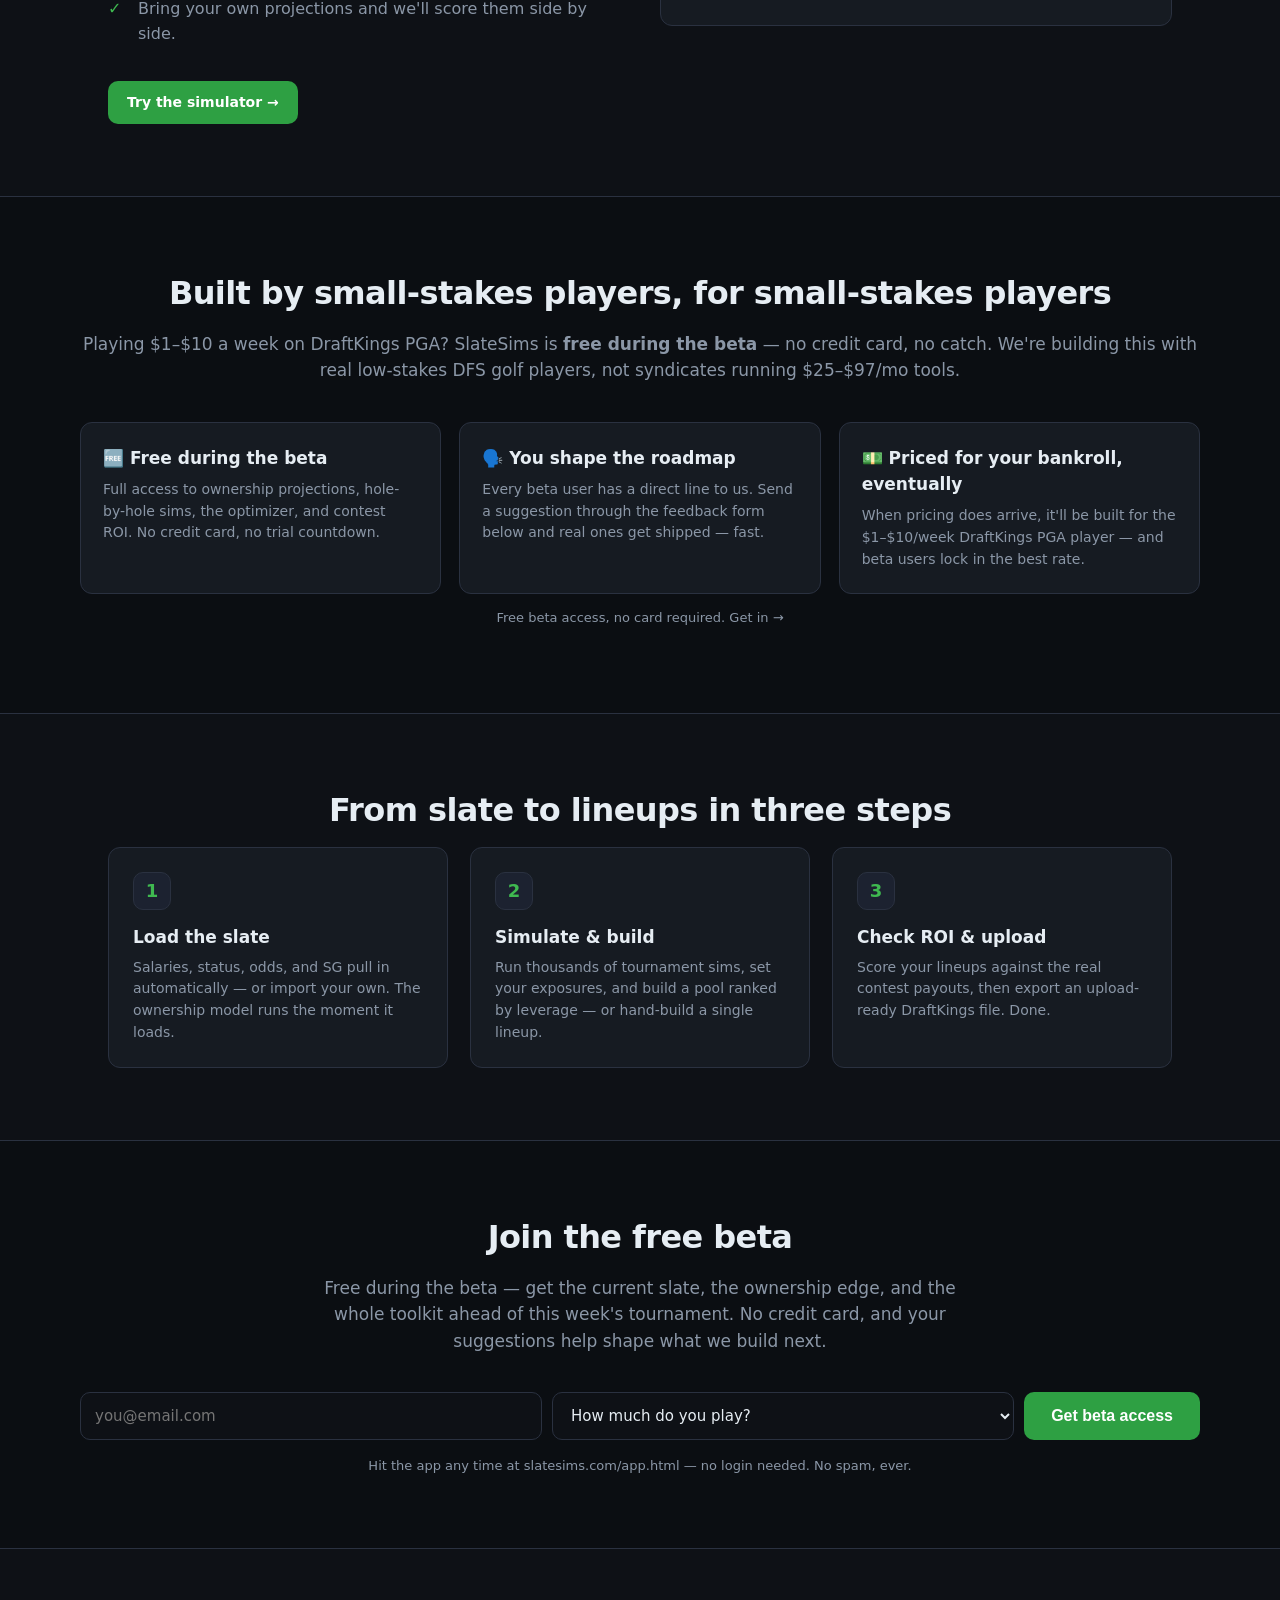
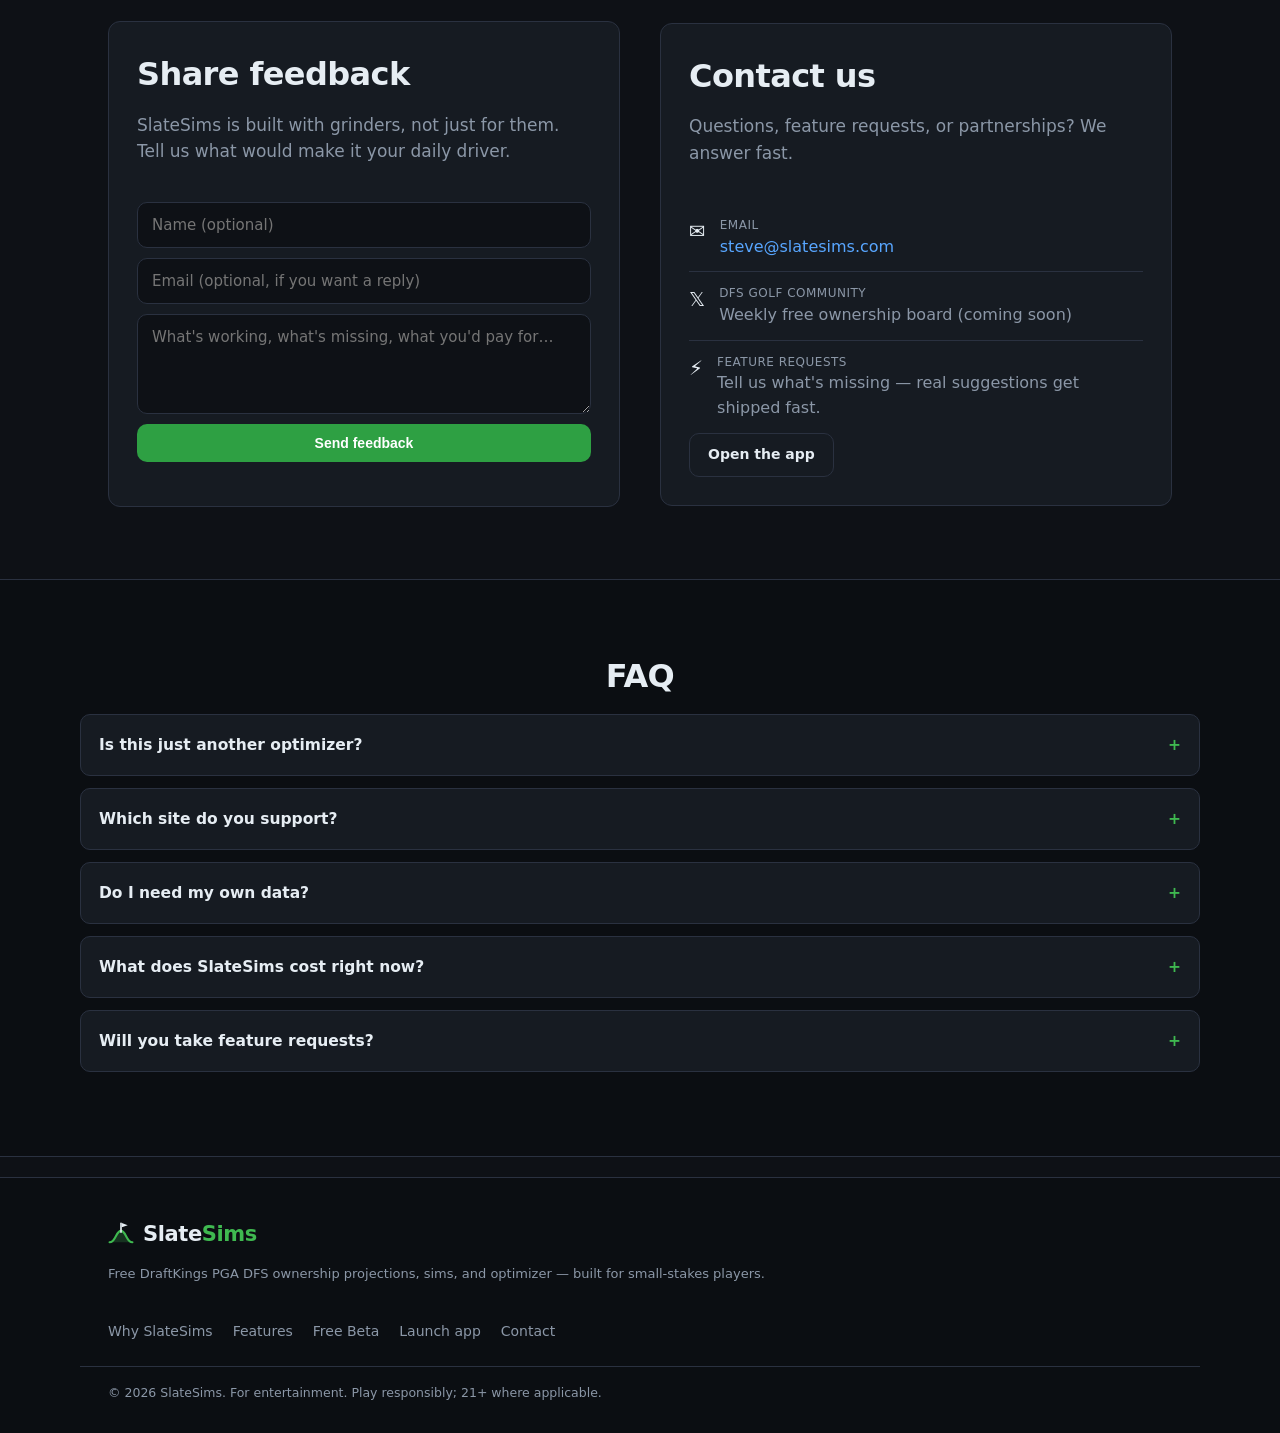
==== commit d9d9c258: "Add the DraftKings slate board: ownership, leverage and ceilings A new page at nfl-slate.html. The p" ====
--- a/index.html
+++ b/index.html
@@ -47,6 +47,7 @@
       <a href="#why">Why SlateSims</a>
       <a href="#features">Features</a>
       <a href="#accuracy">Accuracy</a>
+      <a href="nfl-slate.html">NFL DFS</a>
       <a href="nfl-projections.html">NFL Projections</a>
       <a href="nfl.html">NFL Stats</a>
       <a href="nfl-props.html">NFL Props</a>
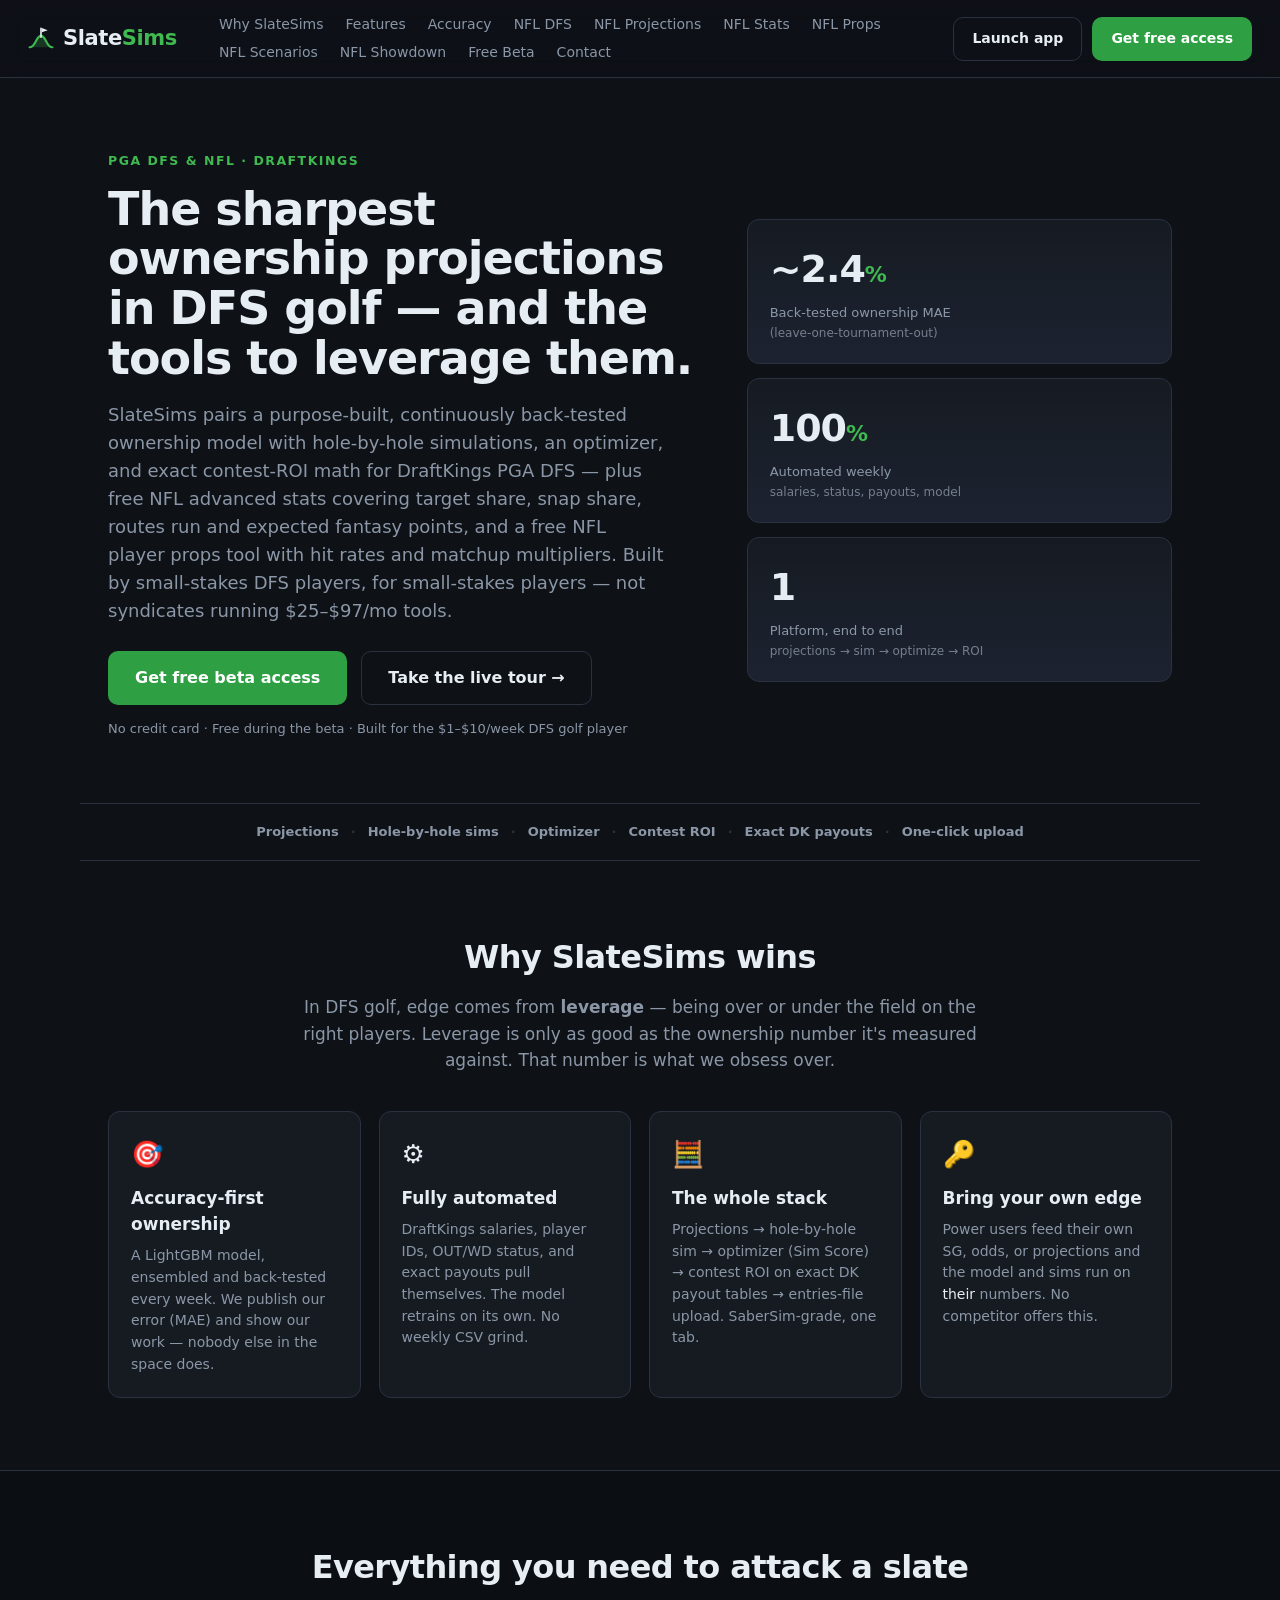
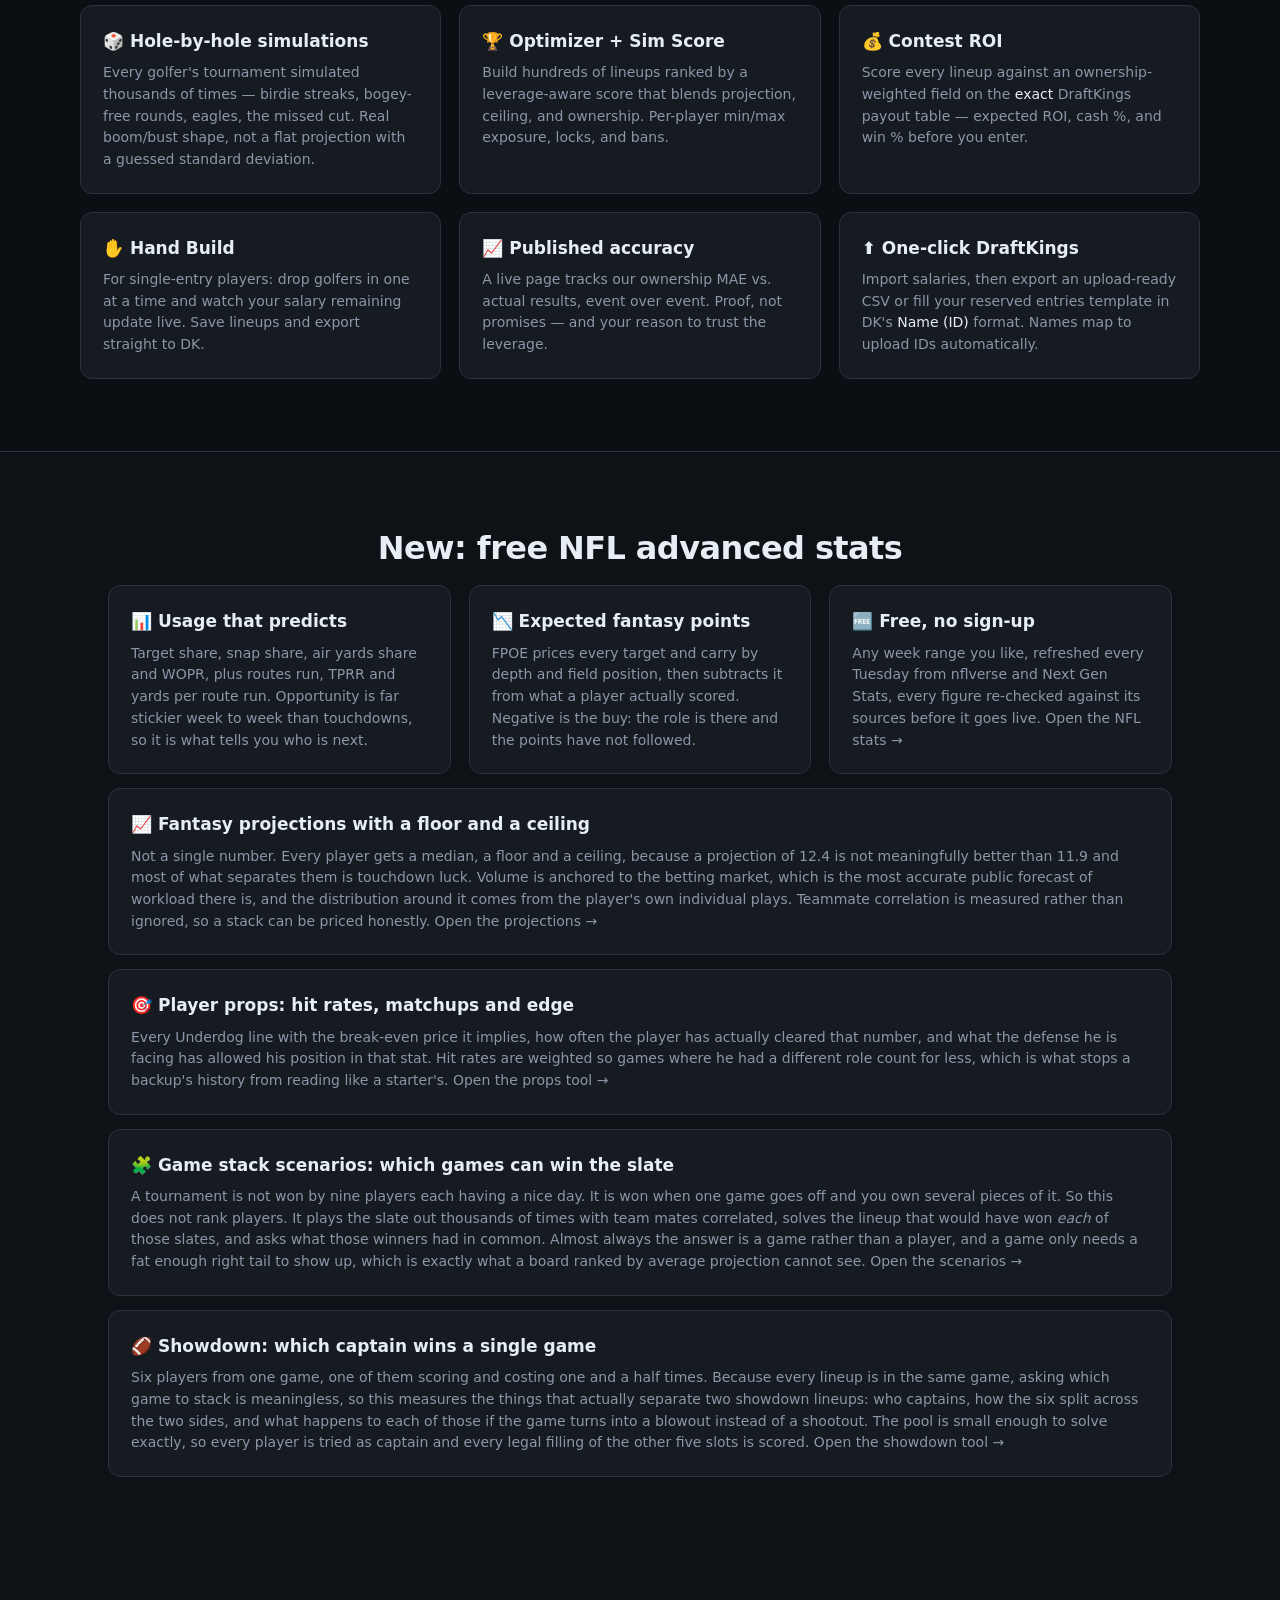
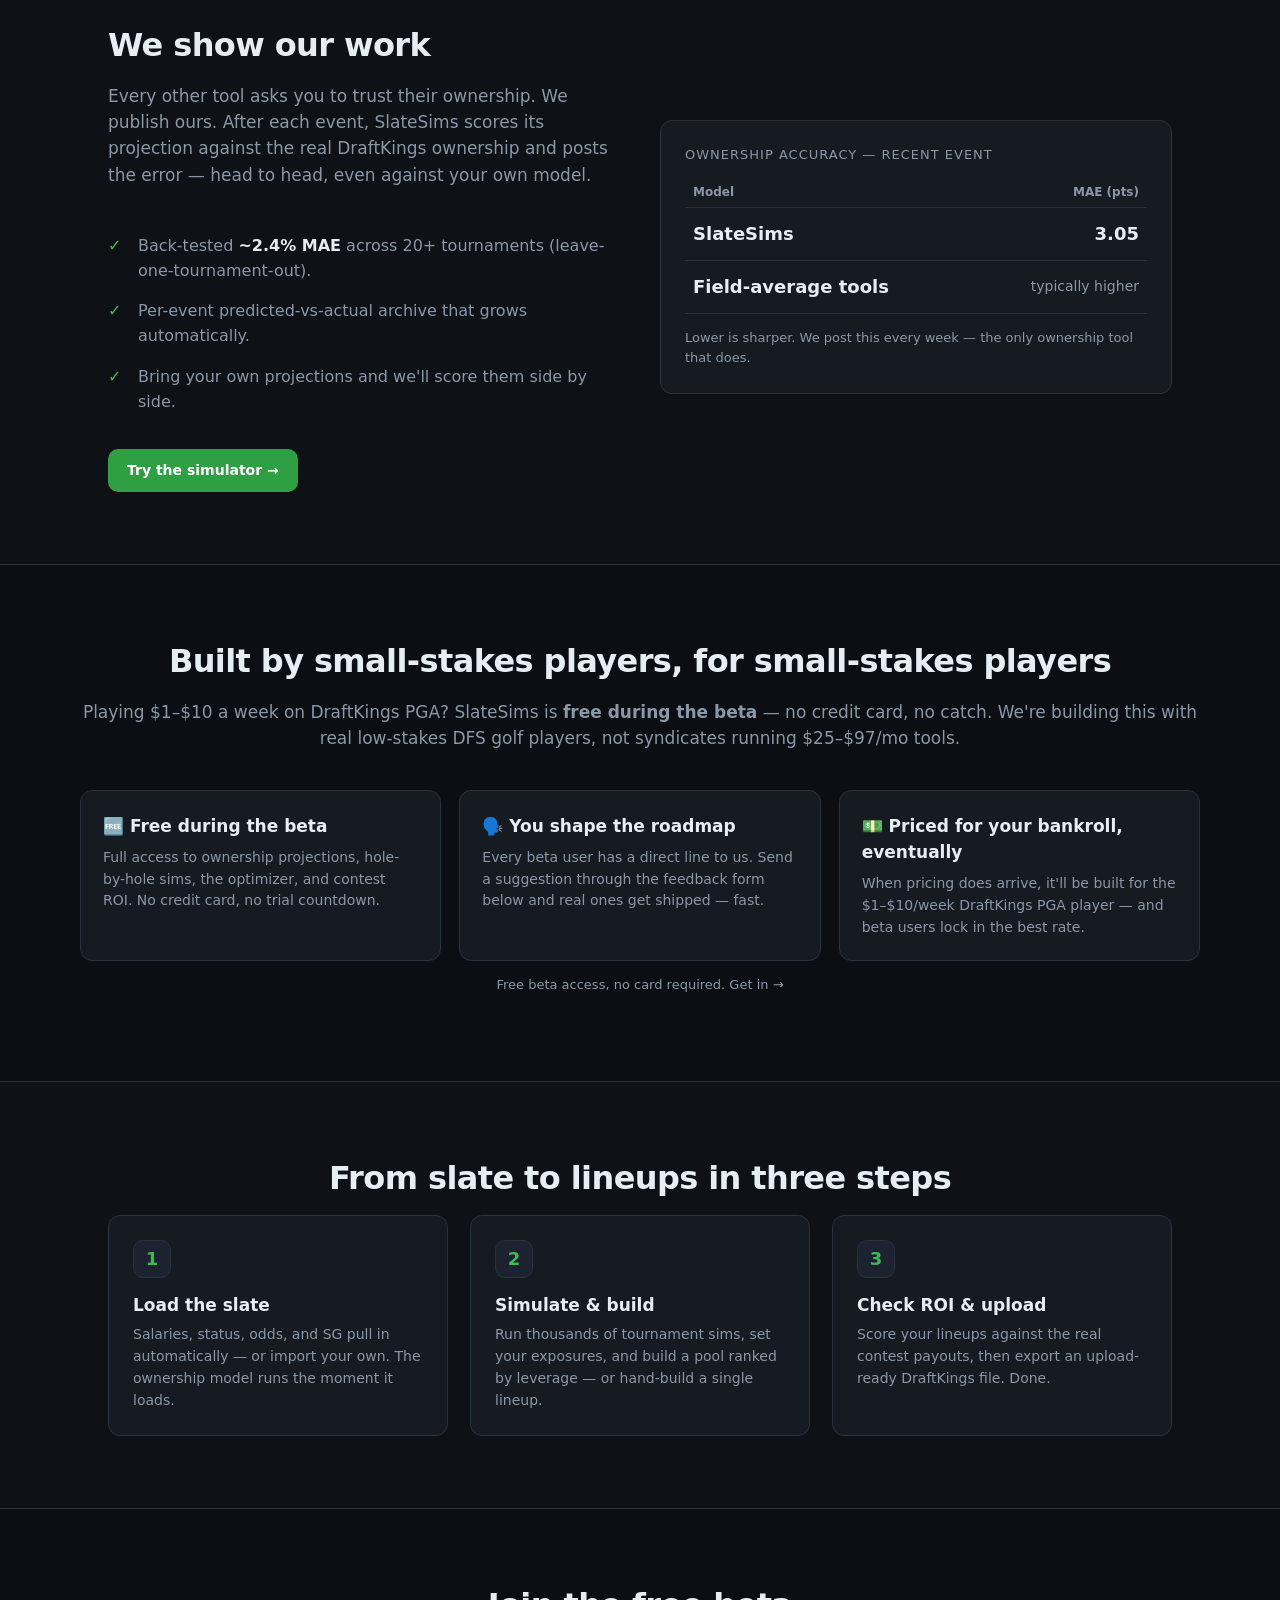
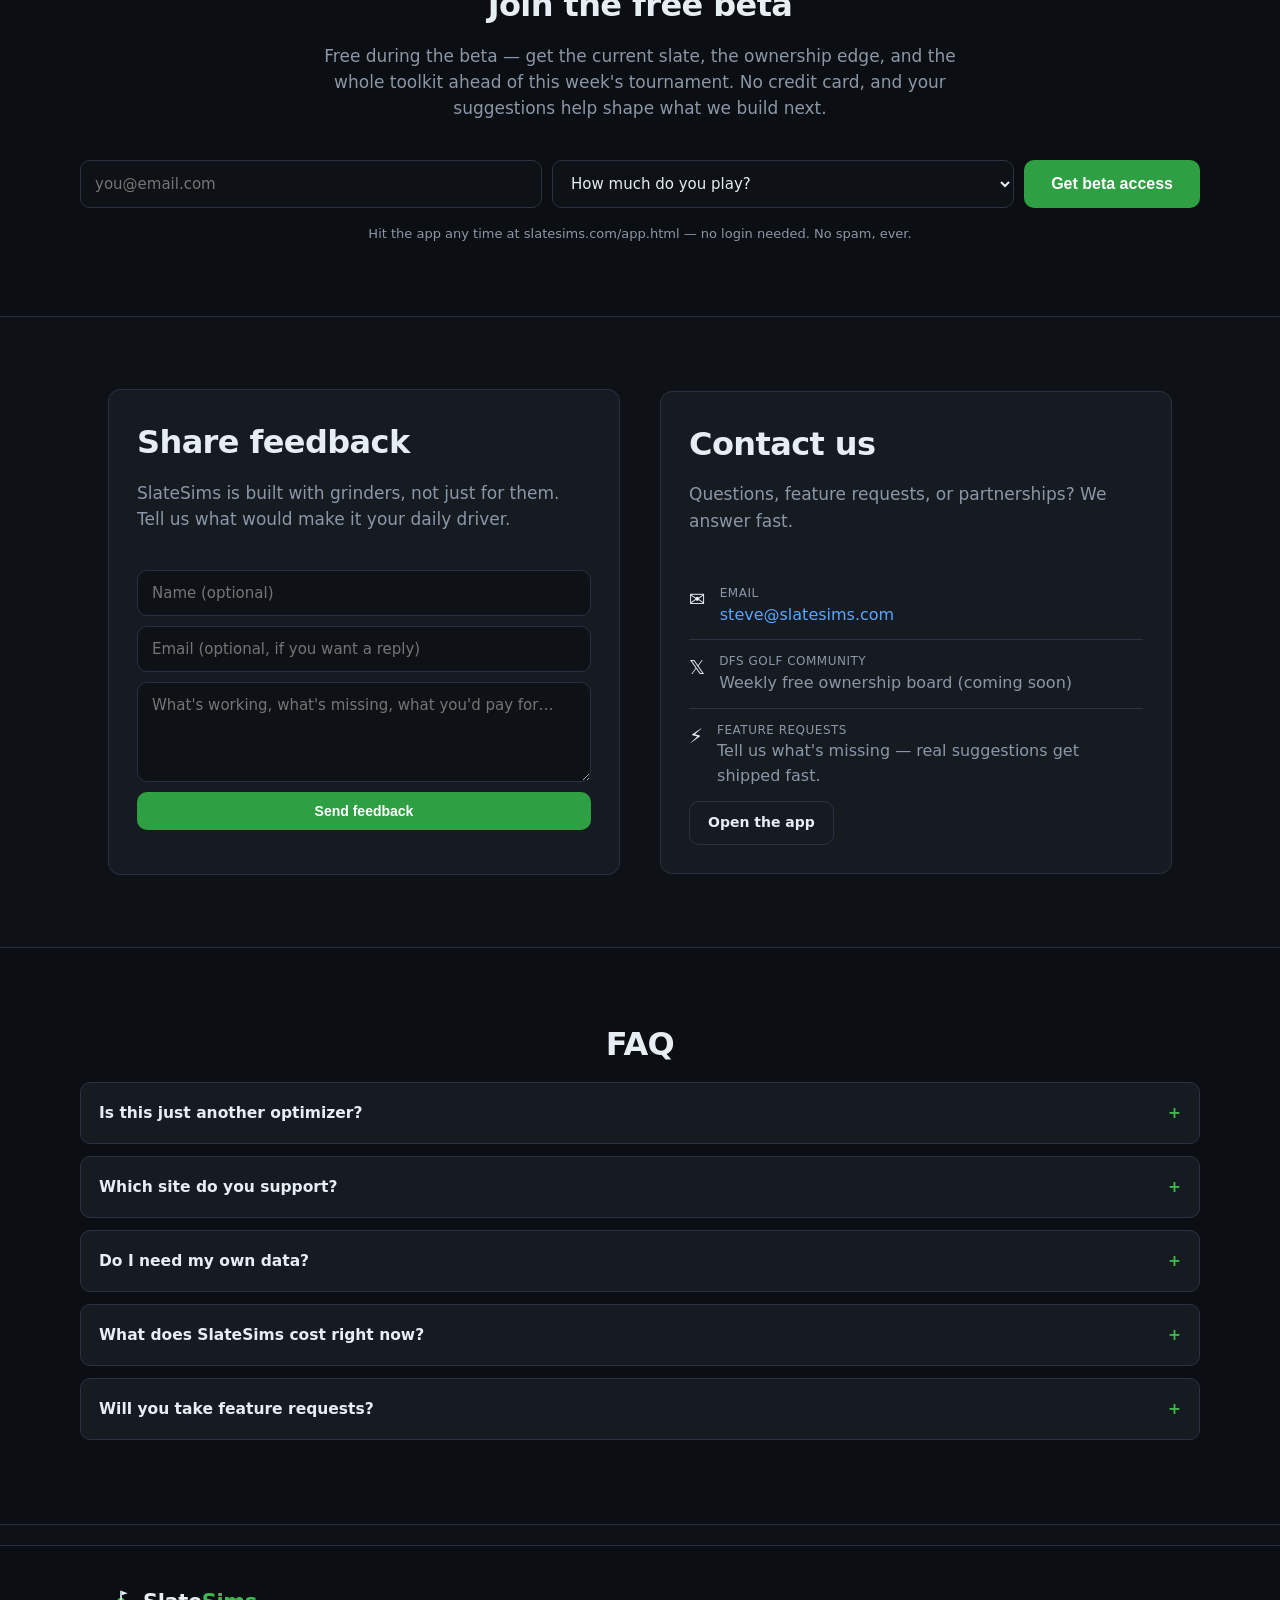
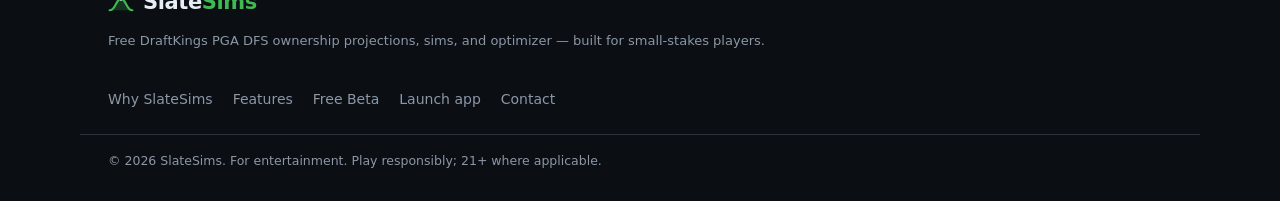
==== commit d1d5439d: "Put both scenario tools on the homepage, and stop the nav overflowing Adds the game stack scenarios " ====
--- a/index.html
+++ b/index.html
@@ -21,7 +21,7 @@
   <meta name="twitter:title" content="DraftKings PGA DFS Optimizer &amp; NFL Advanced Stats | SlateSims" />
   <meta name="twitter:description" content="Accuracy-first ownership, sims, optimizer and contest ROI for DraftKings PGA DFS. Plus free NFL advanced stats." />
   <meta name="twitter:image" content="https://slatesims.com/assets/img/avatar.png" />
-  <link rel="stylesheet" href="assets/css/landing.css" />
+  <link rel="stylesheet" href="assets/css/landing.css?v=20261115a" />
   <script async src="https://www.googletagmanager.com/gtag/js?id=G-13J1816EN4"></script>
   <script>
     window.dataLayer = window.dataLayer || [];
@@ -51,6 +51,8 @@
       <a href="nfl-projections.html">NFL Projections</a>
       <a href="nfl.html">NFL Stats</a>
       <a href="nfl-props.html">NFL Props</a>
+      <a href="nfl-scenarios.html">NFL Scenarios</a>
+      <a href="nfl-showdown.html">NFL Showdown</a>
       <a href="#beta">Free Beta</a>
       <a href="#contact">Contact</a>
     </nav>
@@ -225,6 +227,32 @@
             different role count for less, which is what stops a backup's history from
             reading like a starter's.
             <a href="nfl-props.html">Open the props tool →</a></p>
+        </div>
+      </div>
+      <div class="grid3" style="margin-top:14px">
+        <div class="card2" style="grid-column:1/-1">
+          <h3>🧩 Game stack scenarios: which games can win the slate</h3>
+          <p>A tournament is not won by nine players each having a nice day. It is won when
+            one game goes off and you own several pieces of it. So this does not rank
+            players. It plays the slate out thousands of times with team mates correlated,
+            solves the lineup that would have won <i>each</i> of those slates, and asks what
+            those winners had in common. Almost always the answer is a game rather than a
+            player, and a game only needs a fat enough right tail to show up, which is
+            exactly what a board ranked by average projection cannot see.
+            <a href="nfl-scenarios.html">Open the scenarios →</a></p>
+        </div>
+      </div>
+      <div class="grid3" style="margin-top:14px">
+        <div class="card2" style="grid-column:1/-1">
+          <h3>🏈 Showdown: which captain wins a single game</h3>
+          <p>Six players from one game, one of them scoring and costing one and a half
+            times. Because every lineup is in the same game, asking which game to stack is
+            meaningless, so this measures the things that actually separate two showdown
+            lineups: who captains, how the six split across the two sides, and what happens
+            to each of those if the game turns into a blowout instead of a shootout. The
+            pool is small enough to solve exactly, so every player is tried as captain and
+            every legal filling of the other five slots is scored.
+            <a href="nfl-showdown.html">Open the showdown tool →</a></p>
         </div>
       </div>
     </section>
--- a/assets/css/landing.css
+++ b/assets/css/landing.css
@@ -46,7 +46,13 @@
 .logo { width: 26px; height: 26px; flex-shrink: 0; display: block; }
 .bname { font-size: 21px; font-weight: 900; letter-spacing: -.4px; }
 .bname .accent { color: var(--green2); }
-.navlinks { display: flex; gap: 22px; margin-left: 18px; }
+/* Wraps and shrinks rather than overflowing. As a non-shrinking flex child
+   this pushed .navcta past the right edge: the page scrolled sideways at
+   1100px with the original nine links, and adding two more widened that
+   broken band to about 1330px. min-width:0 lets it shrink below its content
+   width and flex-wrap gives the links somewhere to go. */
+.navlinks { display: flex; flex-wrap: wrap; min-width: 0;
+  column-gap: 22px; row-gap: 6px; margin-left: 18px; }
 .navlinks a { color: var(--dim); font-size: 14px; }
 .navlinks a:hover { color: var(--text); }
 .navcta { margin-left: auto; display: flex; gap: 10px; }
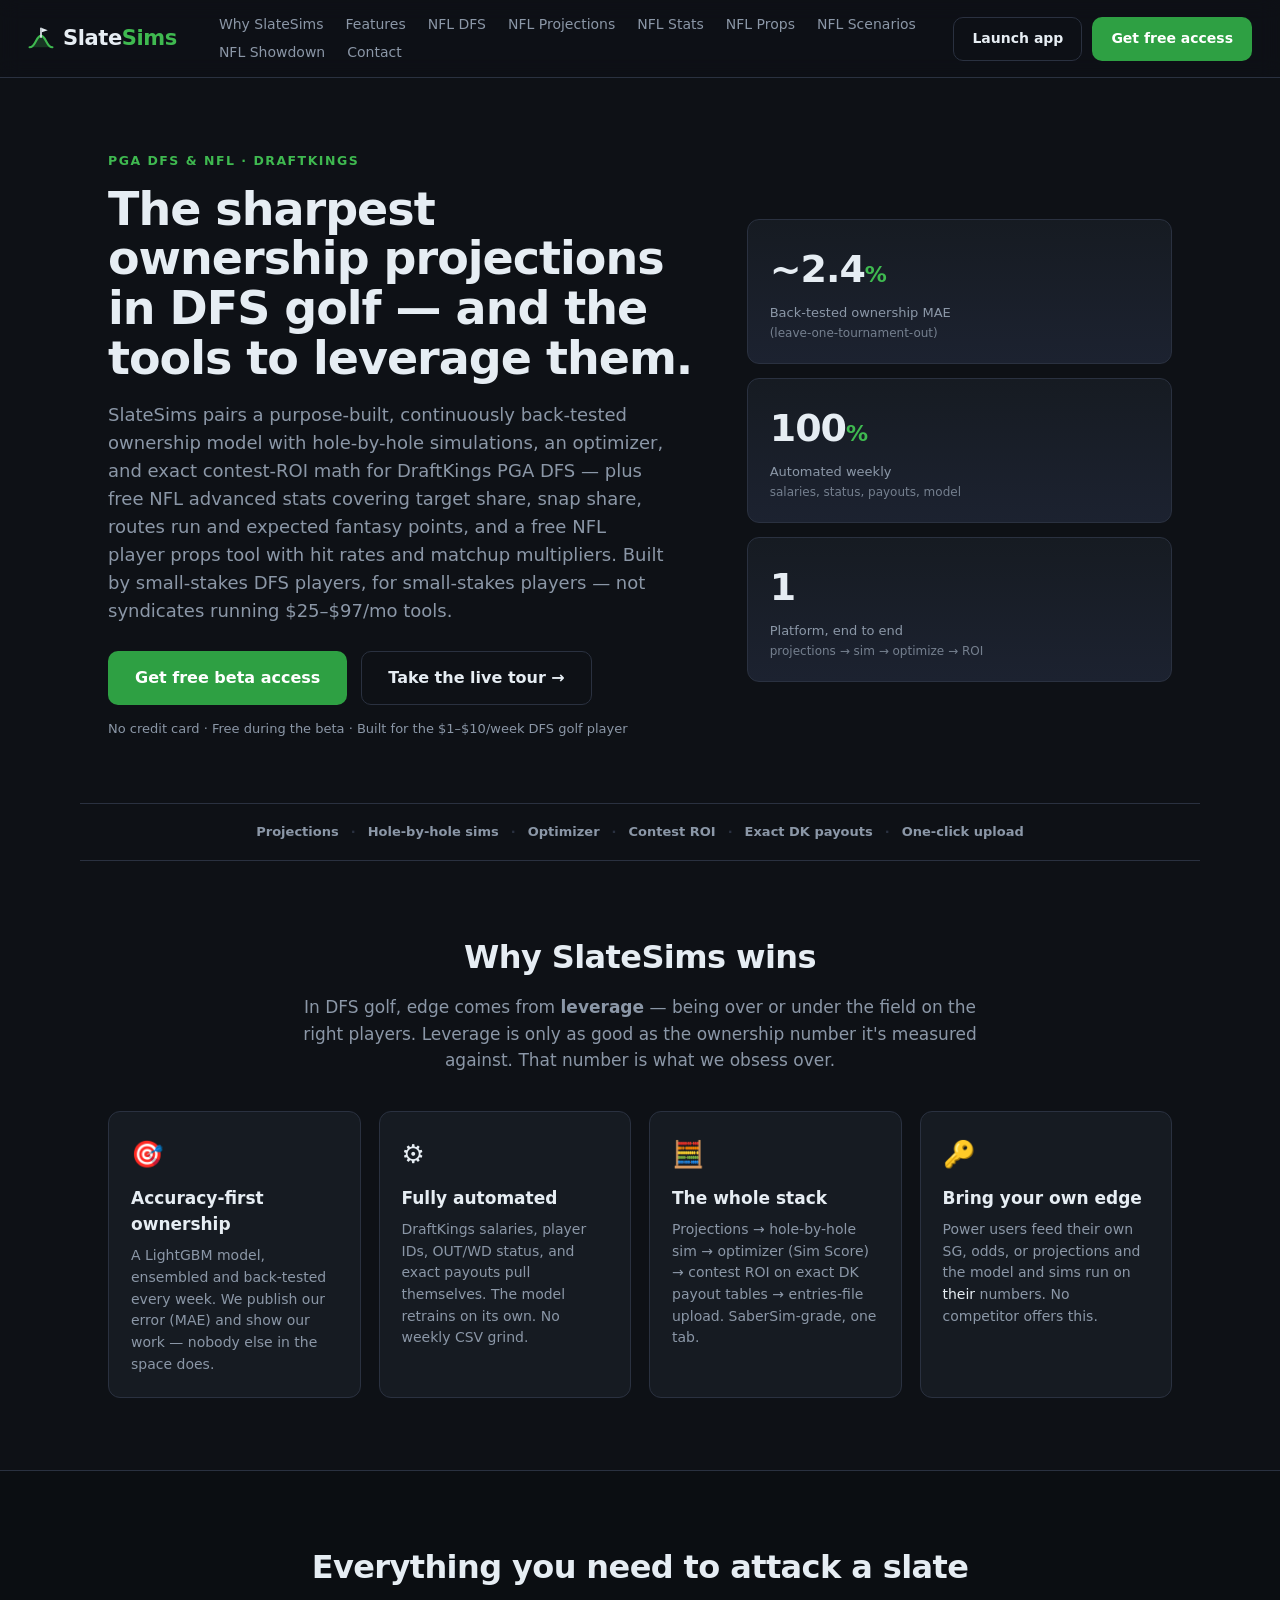
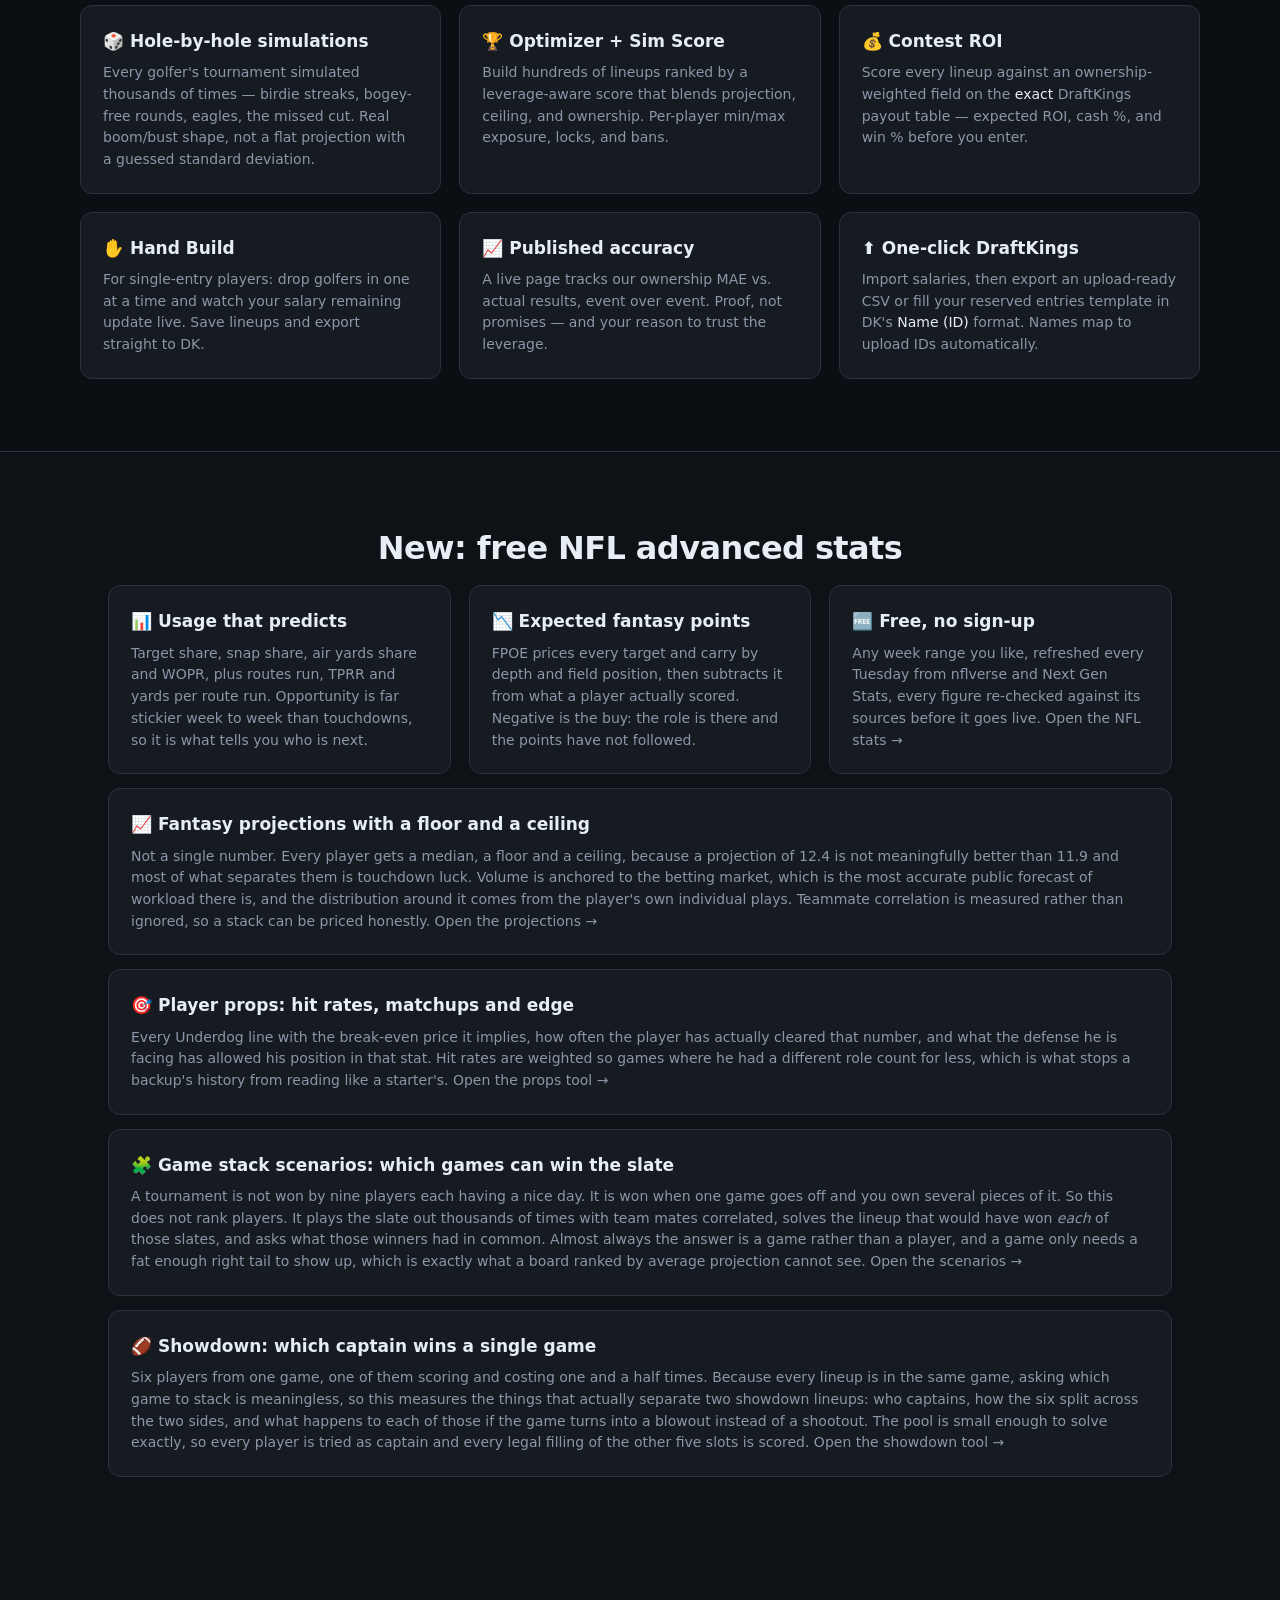
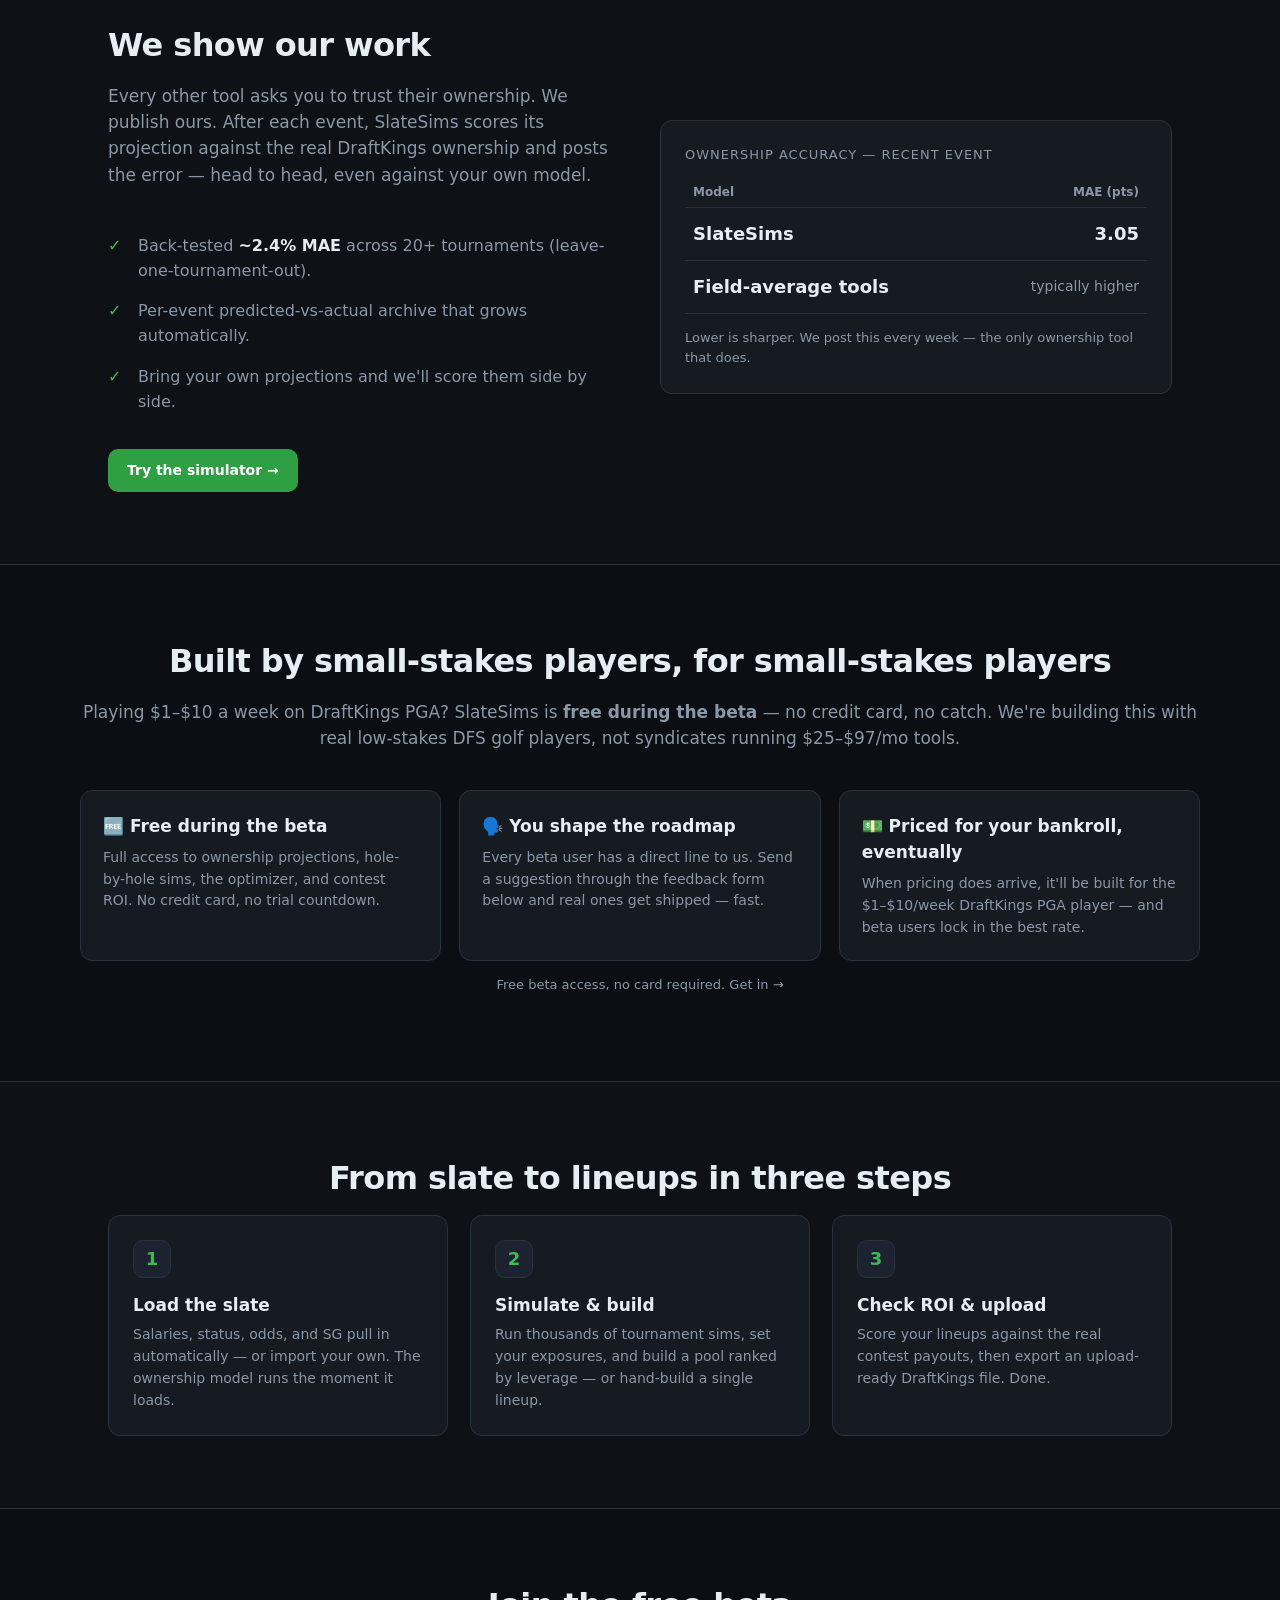
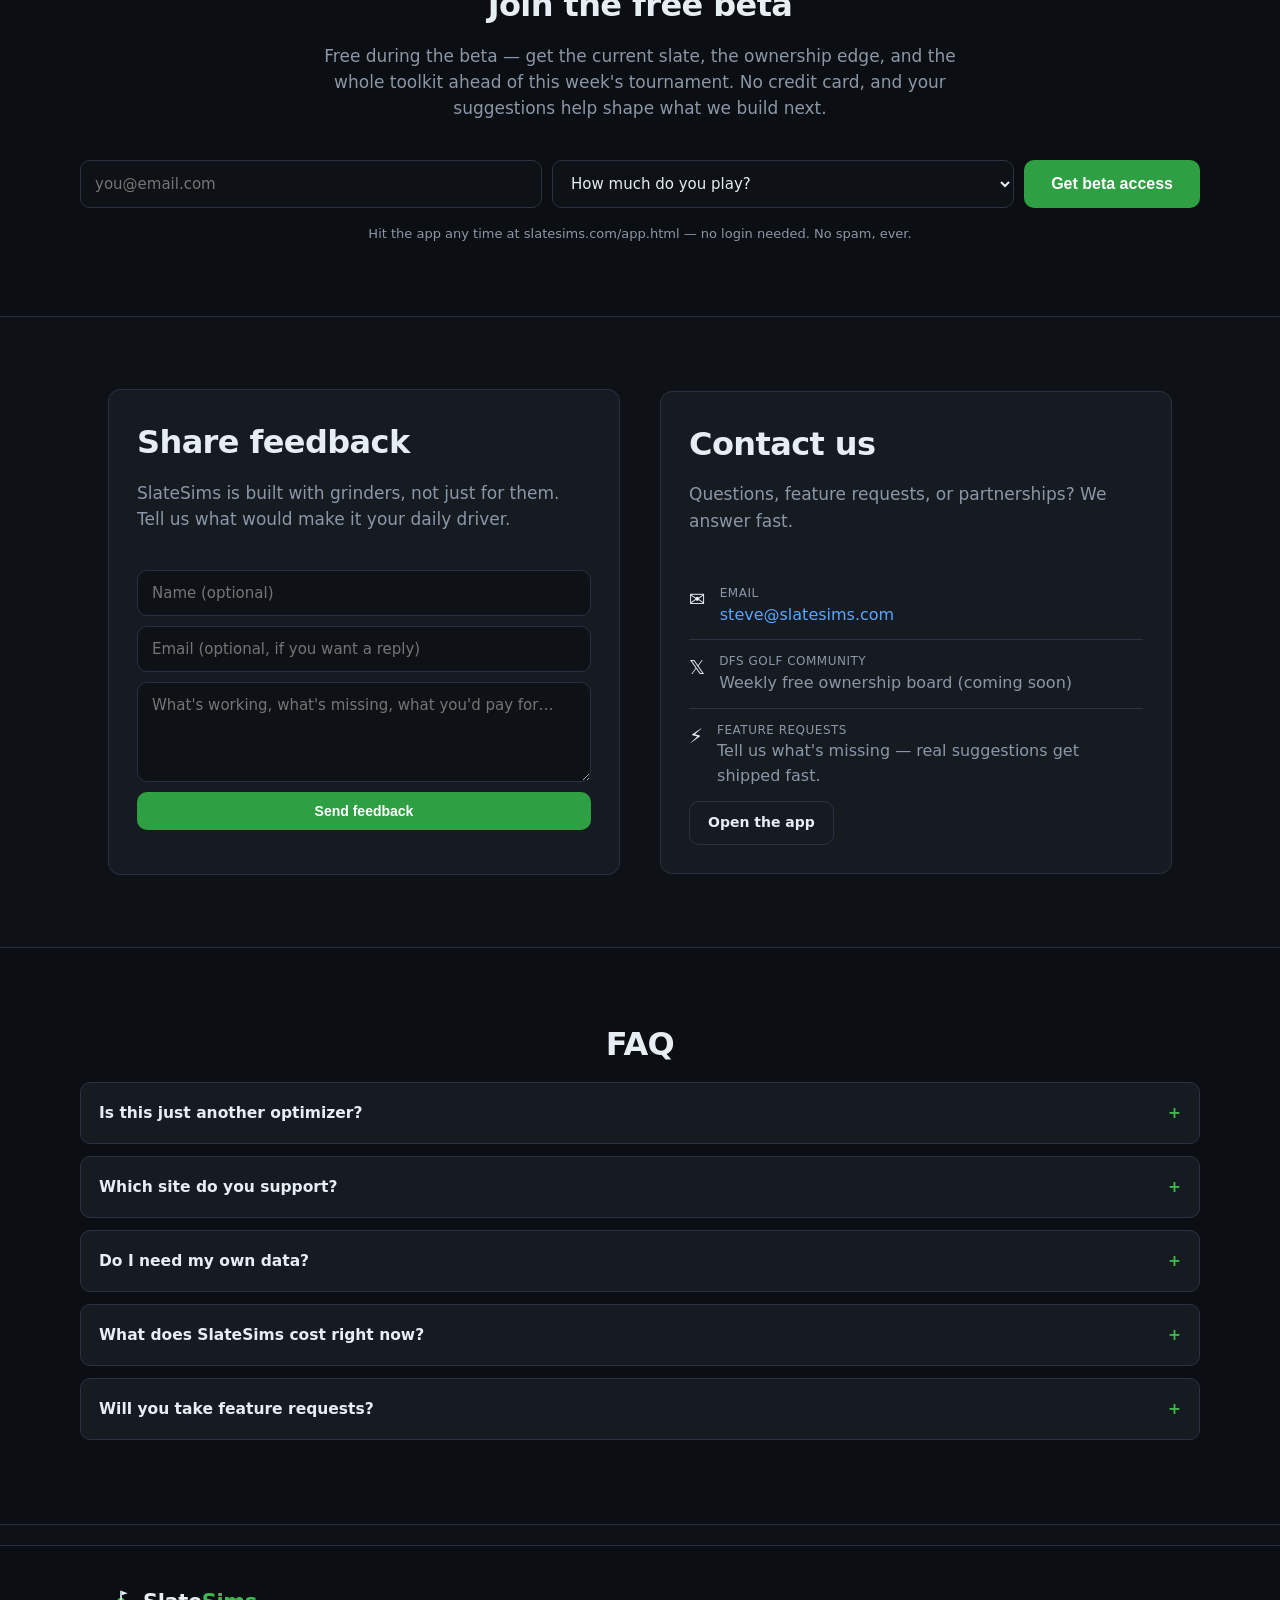
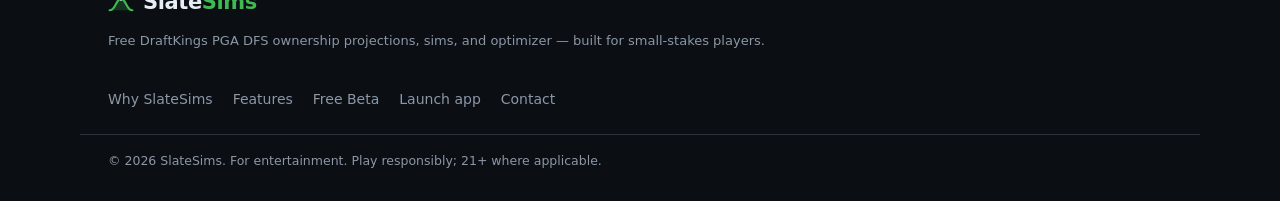
==== commit d3dd5c0e: "Trim the homepage nav, and record the 8 November winning lineup Drops Accuracy and Free Beta from th" ====
--- a/index.html
+++ b/index.html
@@ -46,14 +46,12 @@
     <nav class="navlinks">
       <a href="#why">Why SlateSims</a>
       <a href="#features">Features</a>
-      <a href="#accuracy">Accuracy</a>
       <a href="nfl-slate.html">NFL DFS</a>
       <a href="nfl-projections.html">NFL Projections</a>
       <a href="nfl.html">NFL Stats</a>
       <a href="nfl-props.html">NFL Props</a>
       <a href="nfl-scenarios.html">NFL Scenarios</a>
       <a href="nfl-showdown.html">NFL Showdown</a>
-      <a href="#beta">Free Beta</a>
       <a href="#contact">Contact</a>
     </nav>
     <div class="navcta">
